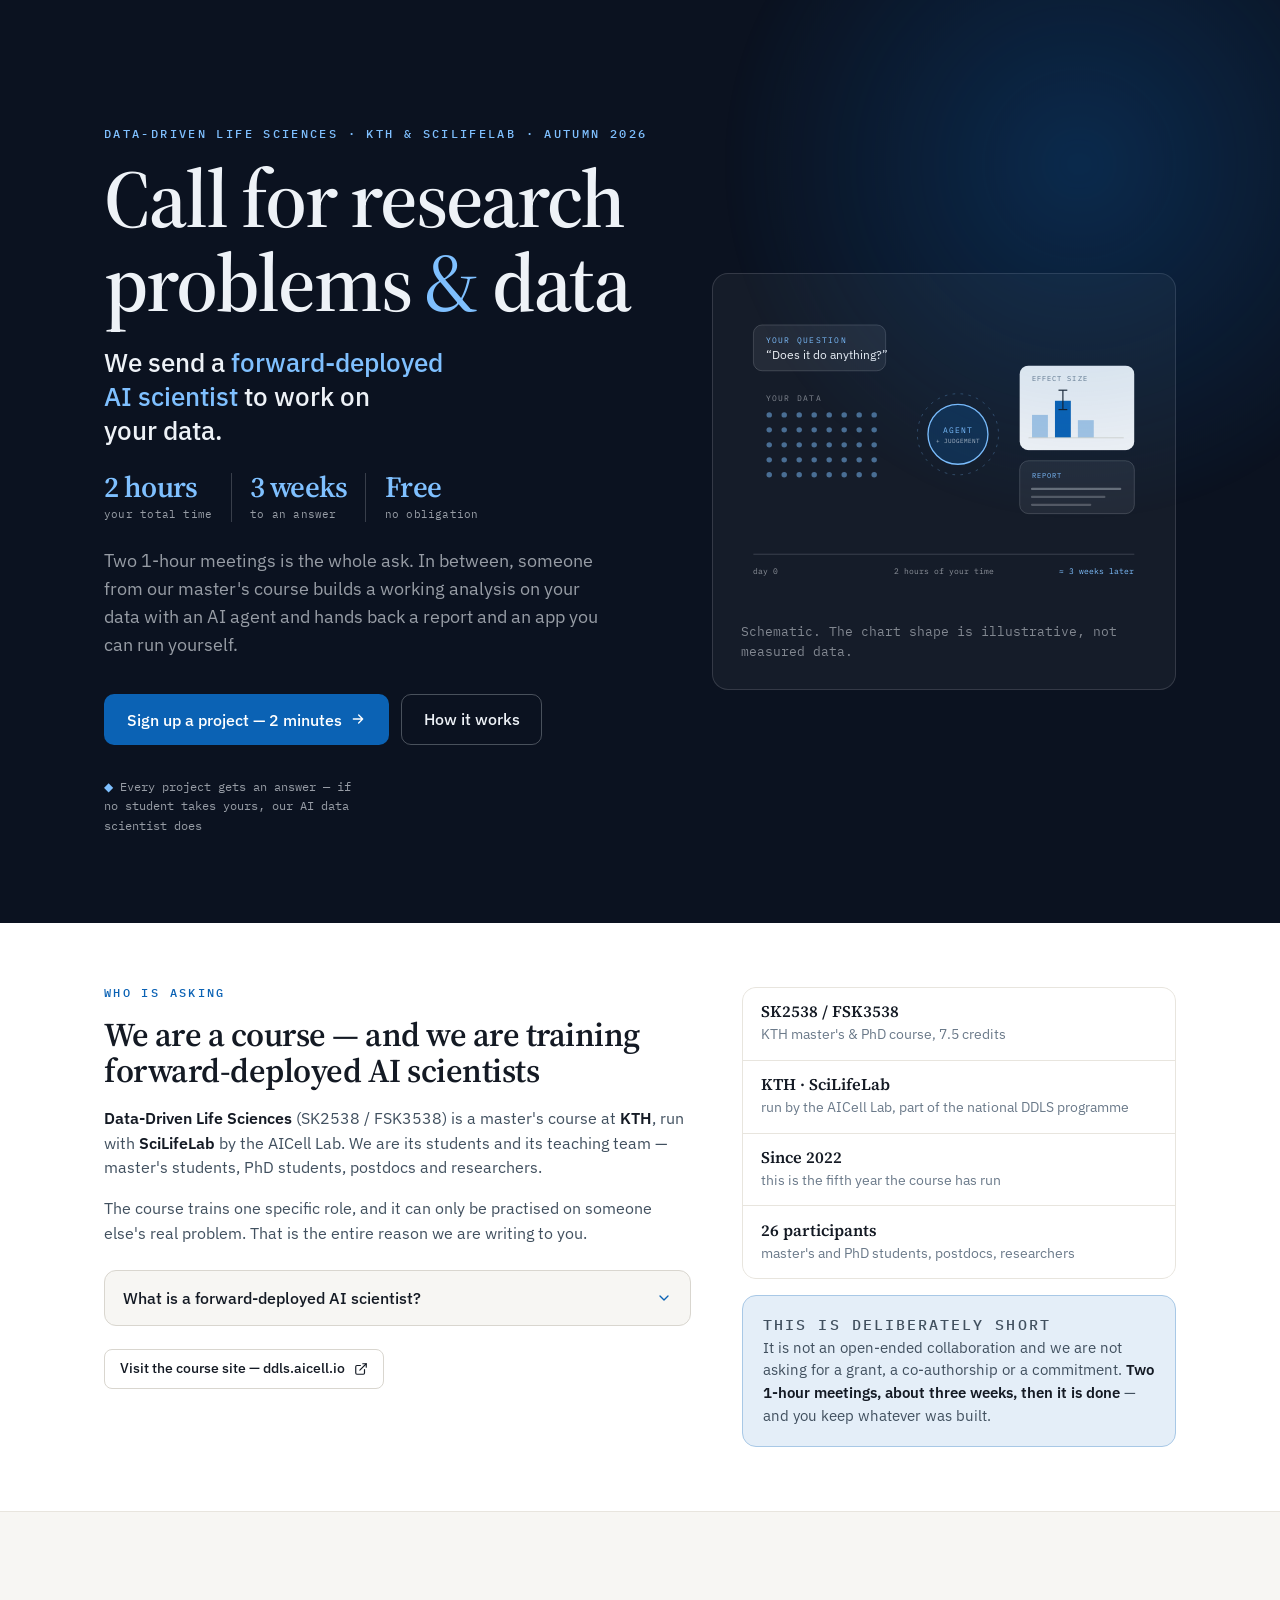
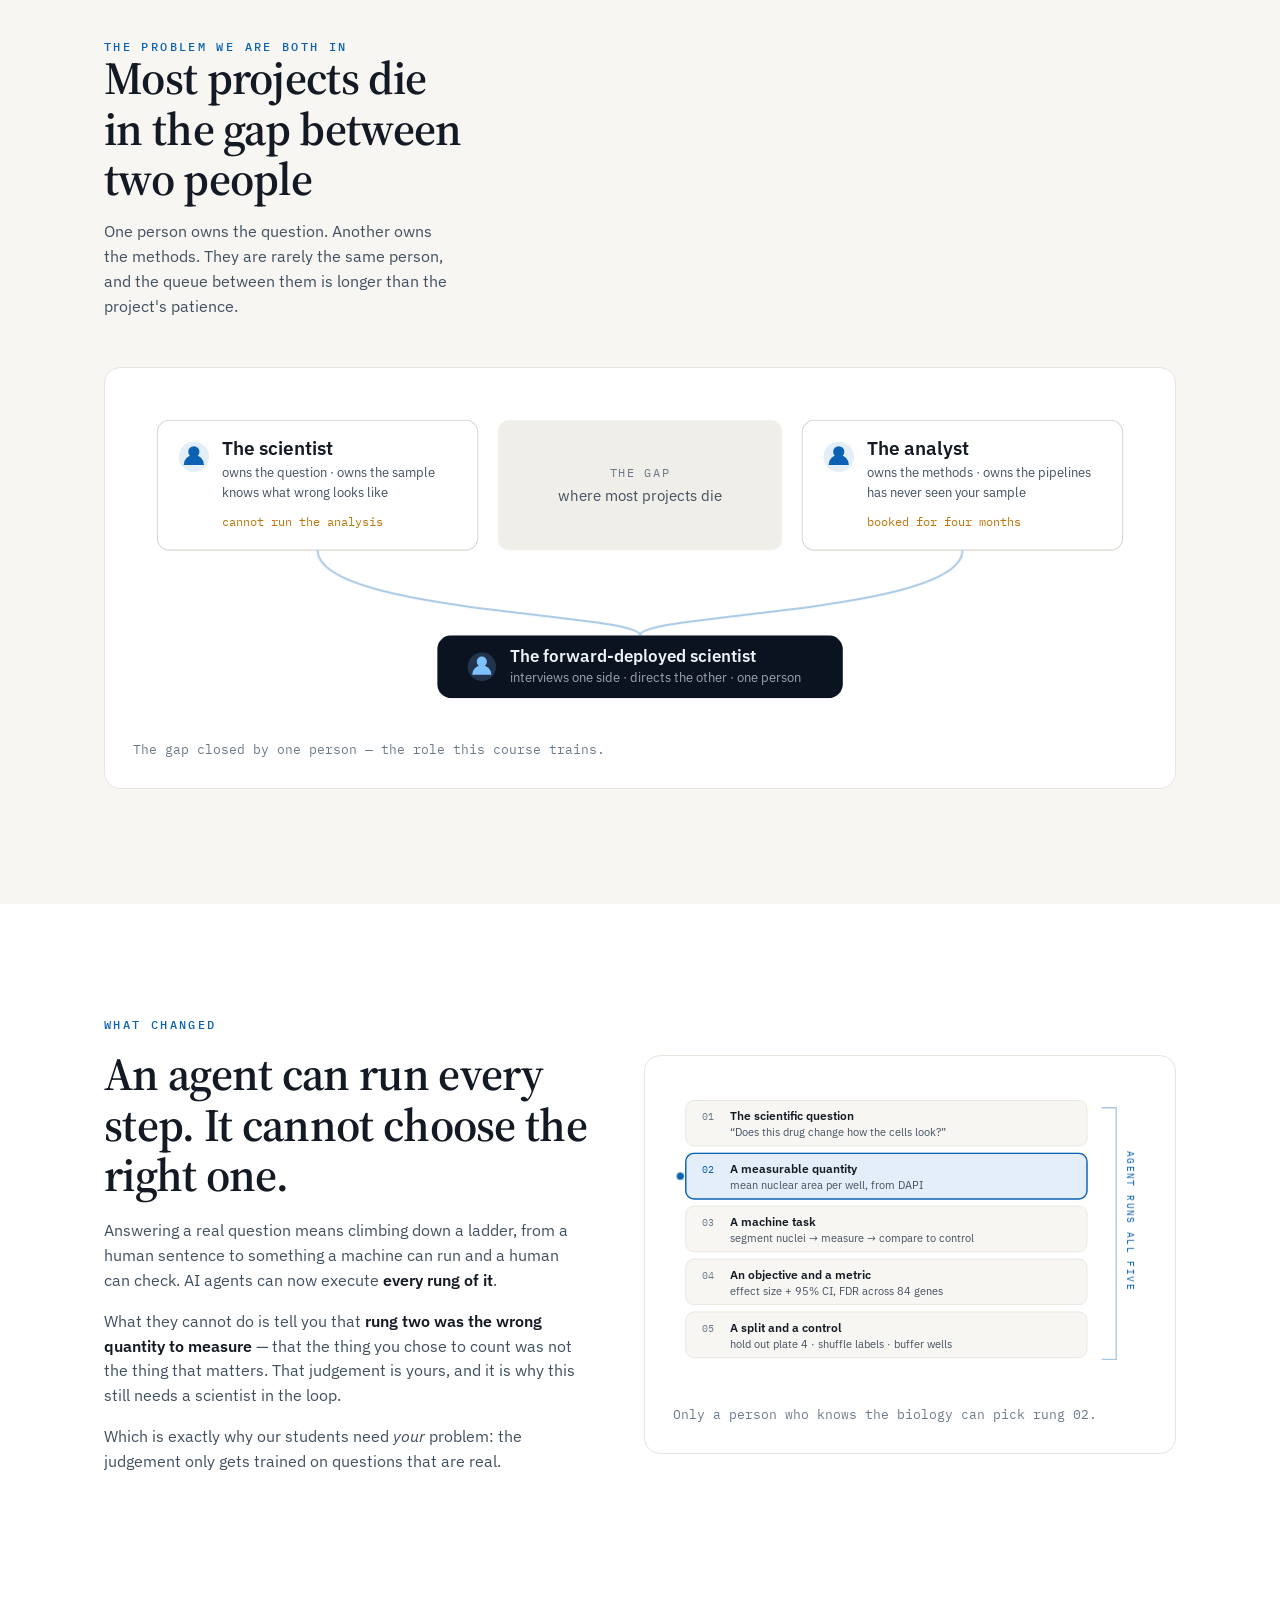
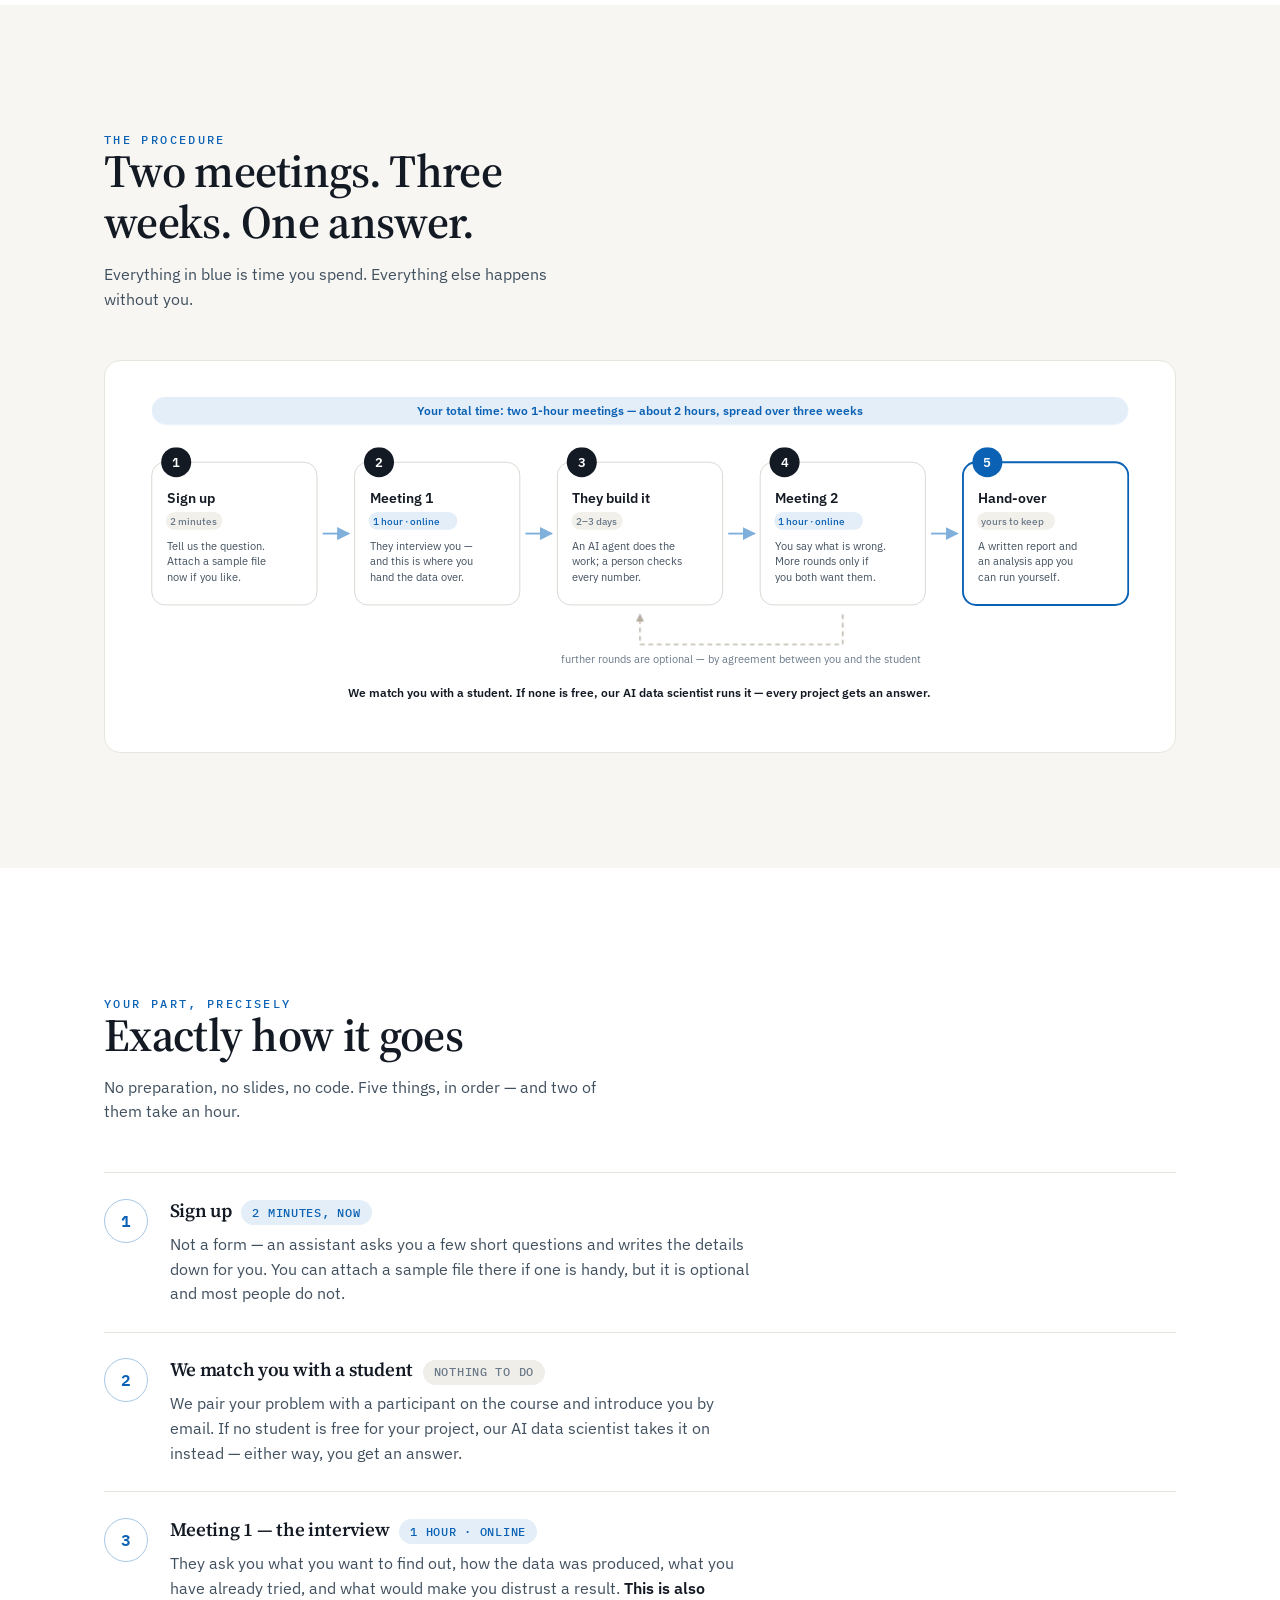
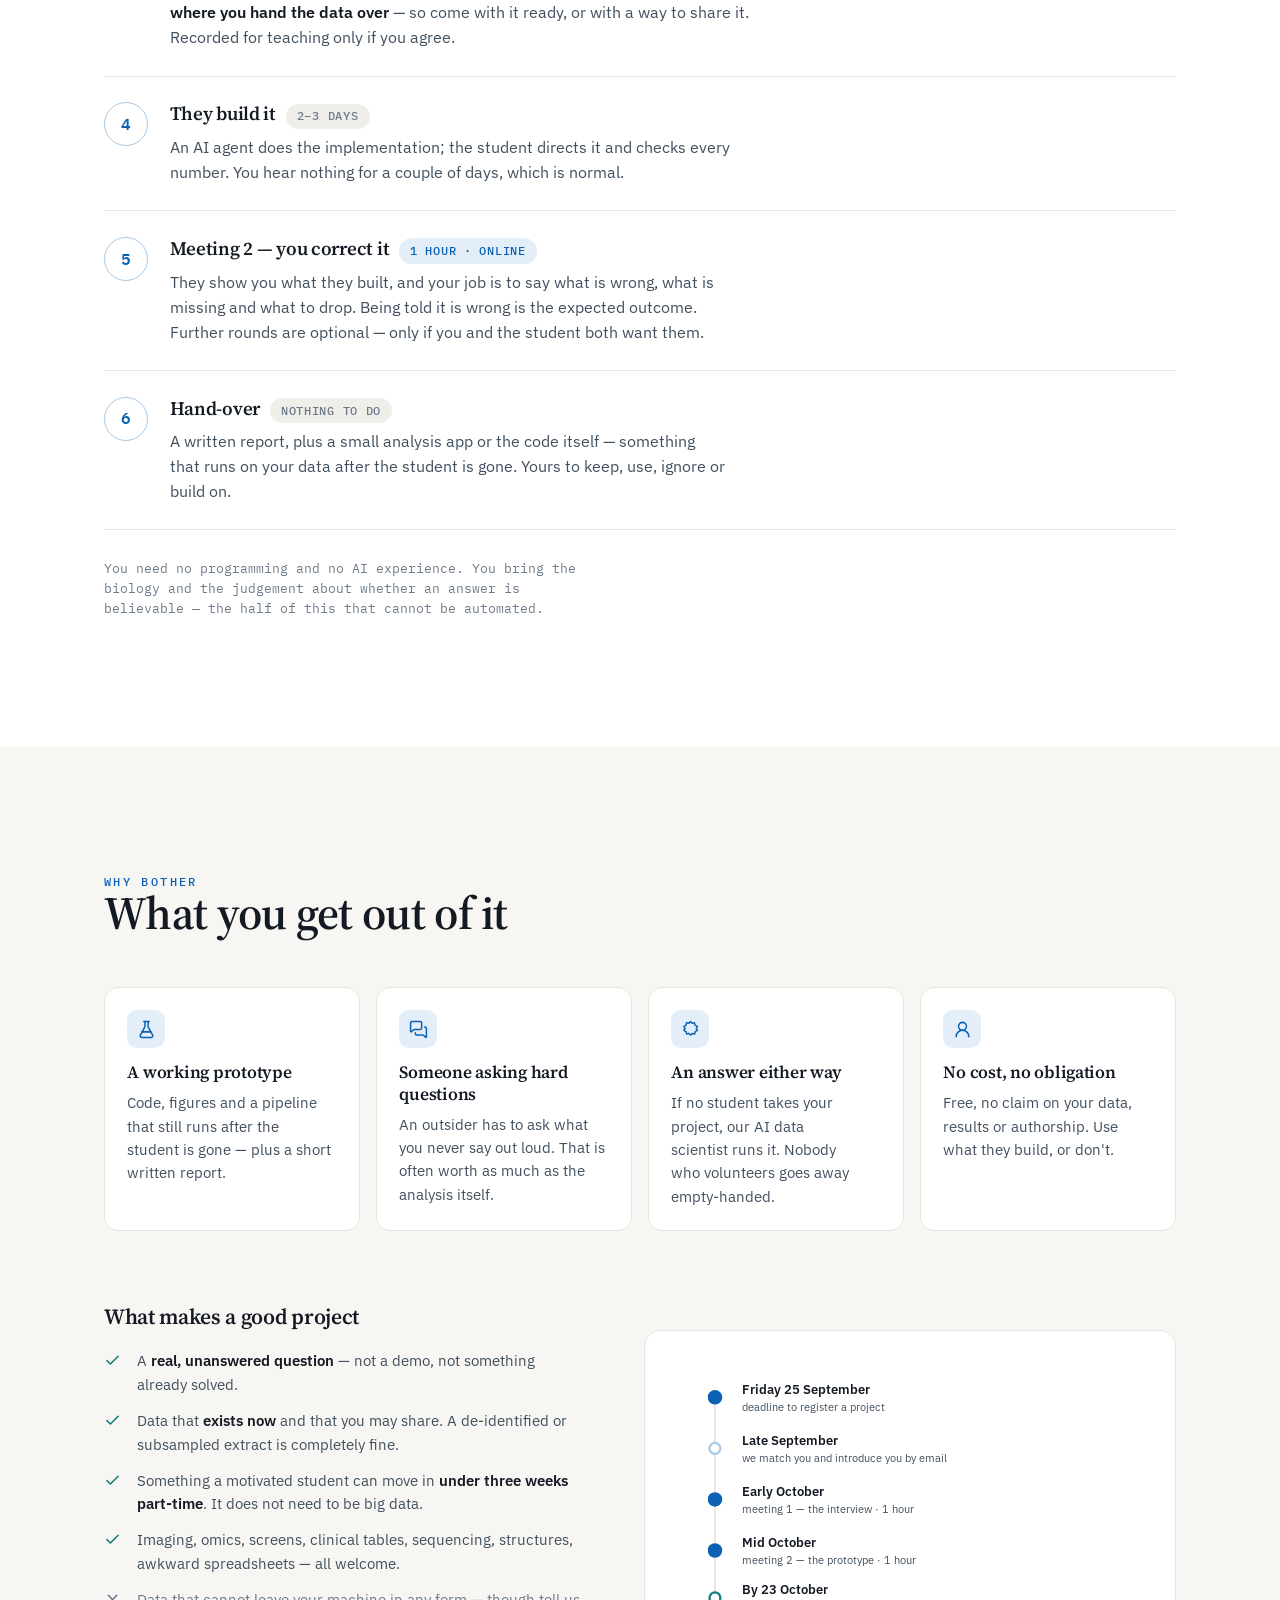
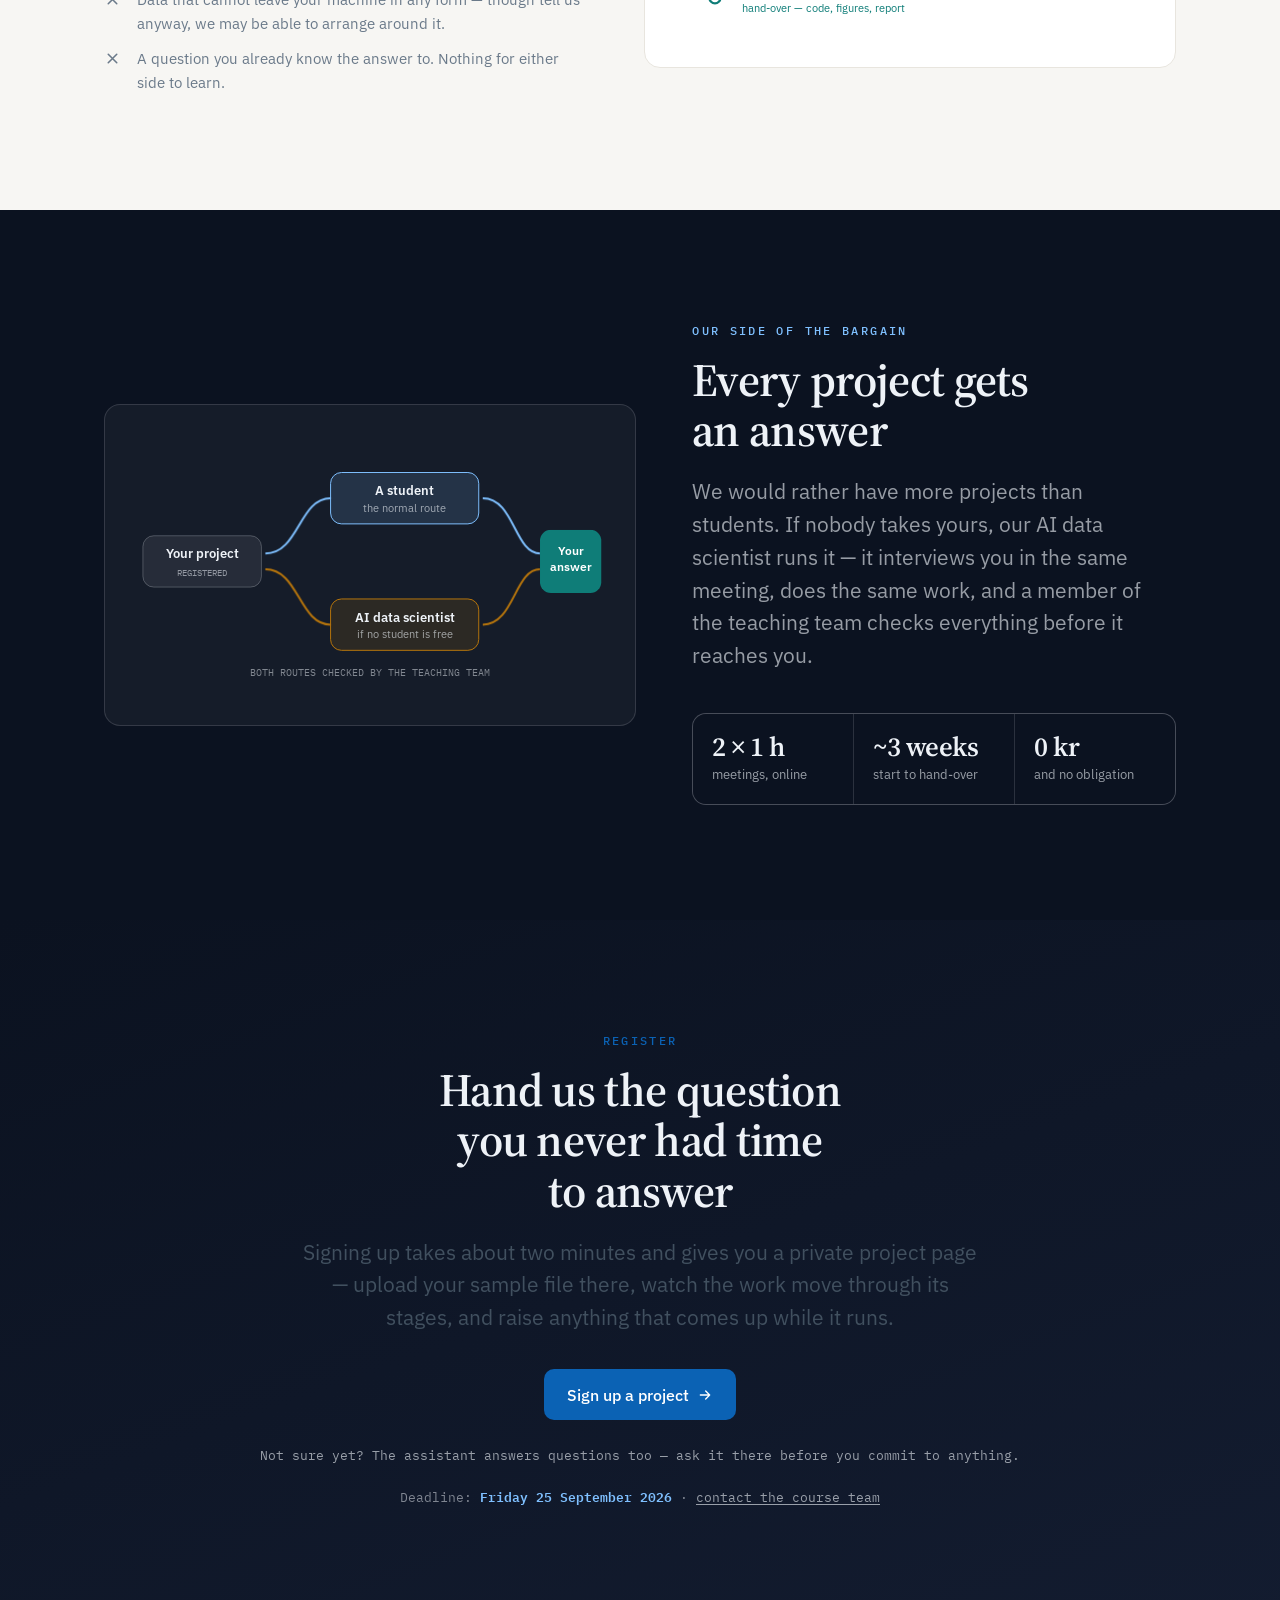
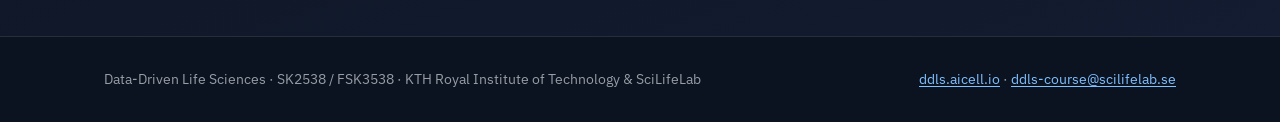
==== static/call-for-projects-2026/index.html @ fa5df4b3 "Move the recruitment landing page to /call-for-projects-2026/ The old path said what the page was ab" ====
<!doctype html>
<html lang="en">
<head>
<meta charset="utf-8">
<meta name="viewport" content="width=device-width, initial-scale=1">
<title>Call for research problems &amp; data — 2 hours of your time, an answer in 3 weeks · DDLS 2026</title>
<meta name="description" content="Two hours of your time, an answer in three weeks, free. Hand us a real biological question and a student on our KTH/SciLifeLab master's course interviews you, builds the analysis with an AI agent, and hands back a report and an app you can run.">
<meta property="og:title" content="Bring us your data problem — DDLS 2026">
<meta property="og:description" content="2 hours of your time · 3 weeks to an answer · free. A forward-deployed AI scientist from the DDLS course at KTH and SciLifeLab works on your data problem.">
<meta property="og:type" content="website">
<link rel="icon" href="data:image/svg+xml,<svg xmlns='http://www.w3.org/2000/svg' viewBox='0 0 24 24' fill='none' stroke='%230b62b4' stroke-width='2' stroke-linecap='round'><path d='M2 15c6.667-6 13.333 0 20-6'/><path d='M15 2c-1.798 1.998-2.518 3.995-2.807 5.993'/><path d='M9 22c1.798-1.998 2.518-3.995 2.807-5.993'/></svg>">
<link rel="preconnect" href="https://fonts.googleapis.com">
<link rel="preconnect" href="https://fonts.gstatic.com" crossorigin>
<link href="https://fonts.googleapis.com/css2?family=IBM+Plex+Mono:wght@400;500&family=IBM+Plex+Sans:wght@400;500;600&family=Source+Serif+4:opsz,wght@8..60,400;8..60,600;8..60,700&display=swap" rel="stylesheet">
<style>
/* ===========================================================================
   DDLS 2026 — data-owner recruitment page.
   Visual system lifted from the Module 1 lecture deck (deck.css): warm paper,
   deep navy for chapter breaks, ONE blue accent, Source Serif 4 + IBM Plex.
   =========================================================================== */
:root{
  --paper:#f7f6f3; --white:#fff; --ink:#141a24; --ink-2:#41505f; --ink-3:#6b7a8a;
  --rule:#d9d6cf; --rule-2:#e8e5de;
  --deep:#0b1220; --deep-2:#131c30; --on-deep:#eef2f7; --on-deep-2:rgba(238,242,247,.62);
  --blue:#0b62b4; --blue-soft:#e4eef8; --blue-line:#a8c8e6; --blue-bright:#7fc0ff;
  --teal:#0f7d78; --amber:#b8760c; --magenta:#98306b;
  --serif:'Source Serif 4',Georgia,'Times New Roman',serif;
  --sans:'IBM Plex Sans','Helvetica Neue',Helvetica,sans-serif;
  --mono:'IBM Plex Mono','SFMono-Regular',Menlo,monospace;
  --maxw:1120px;
}
*{box-sizing:border-box;min-width:0}
html{scroll-behavior:smooth}
body{margin:0;background:var(--paper);color:var(--ink);font-family:var(--sans);
     -webkit-font-smoothing:antialiased;text-wrap:pretty;line-height:1.55}
img,svg{max-width:100%}
a{color:var(--blue);text-underline-offset:2px}
.wrap{max-width:var(--maxw);margin:0 auto;padding:0 24px}
section{position:relative}

/* ---- type ---------------------------------------------------------------- */
h1,h2,h3{font-family:var(--serif);margin:0;letter-spacing:-.015em;font-weight:600}
h1{font-size:clamp(2.5rem,6vw,4.6rem);line-height:1.02;letter-spacing:-.025em}
h2{font-size:clamp(1.8rem,3.6vw,2.9rem);line-height:1.1}
h3{font-size:clamp(1.15rem,1.9vw,1.4rem);line-height:1.25}
.eyebrow{font:500 .74rem/1 var(--mono);letter-spacing:.2em;text-transform:uppercase;
         color:var(--blue);margin:0 0 1.1rem}
.deep .eyebrow{color:var(--blue-bright)}
.lead{font-size:clamp(1.06rem,1.7vw,1.32rem);color:var(--ink-2);line-height:1.55;max-width:40ch;margin:0}
.deep .lead{color:var(--on-deep-2)}
.body{color:var(--ink-2);max-width:62ch}
strong{font-weight:600;color:var(--ink)}
.deep strong{color:var(--on-deep)}
.hi{color:var(--blue)} .deep .hi{color:var(--blue-bright)}
.note{font:400 .82rem/1.5 var(--mono);color:var(--ink-3)}

/* ---- surfaces ------------------------------------------------------------ */
.deep{background:var(--deep);color:var(--on-deep)}
.plate{background:var(--white)}
.pad{padding:clamp(4rem,9vw,7.5rem) 0}
.pad-s{padding:clamp(2.5rem,5vw,4rem) 0}
.hr{height:1px;background:var(--rule-2);border:0;margin:0}

/* ---- sticky bar ---------------------------------------------------------- */
.bar{position:fixed;inset:0 0 auto;z-index:60;background:rgba(247,246,243,.9);
     backdrop-filter:blur(10px);border-bottom:1px solid transparent;
     transform:translateY(-100%);transition:transform .35s ease,border-color .35s}
.bar.on{transform:none;border-bottom-color:var(--rule-2)}
.bar .wrap{display:flex;align-items:center;justify-content:space-between;height:60px;gap:1rem}
.bar b{font-family:var(--serif);font-size:1.02rem;font-weight:600}
.bar .sub{color:var(--ink-3);font-size:.86rem}
@media(max-width:620px){.bar .sub{display:none}}

/* ---- buttons ------------------------------------------------------------- */
.btn{display:inline-flex;align-items:center;gap:.55rem;font-weight:500;font-size:.98rem;
     border-radius:10px;padding:.78rem 1.35rem;text-decoration:none;border:1px solid transparent;
     transition:transform .18s ease,background .18s ease,border-color .18s ease;white-space:nowrap}
.btn:hover{transform:translateY(-1px)}
.btn-p{background:var(--blue);color:#fff}
.btn-p:hover{background:#094e90}
.btn-g{background:transparent;color:var(--ink);border-color:var(--rule)}
.btn-g:hover{border-color:var(--blue-line);background:var(--white)}
.deep .btn-g{color:var(--on-deep);border-color:rgba(238,242,247,.28)}
.deep .btn-g:hover{border-color:rgba(238,242,247,.55);background:rgba(238,242,247,.06)}
.btn-sm{padding:.5rem .95rem;font-size:.88rem;border-radius:8px}
.cta-row{display:flex;flex-wrap:wrap;gap:.75rem;margin-top:2.2rem}

/* ---- hero ---------------------------------------------------------------- */
.hero{background:var(--deep);color:var(--on-deep);overflow:hidden;
      padding:clamp(5rem,11vw,8rem) 0 clamp(3.5rem,7vw,5.5rem)}
.hero .grid{display:grid;gap:clamp(2.5rem,5vw,4rem);align-items:center;
            grid-template-columns:minmax(0,1.08fr) minmax(0,.92fr)}
@media(max-width:900px){.hero .grid{grid-template-columns:1fr}}
.hero h1{font-size:clamp(2.7rem,6.4vw,5.1rem)}
.hero h1 .l{display:block;opacity:0;transform:translateY(22px);
            animation:rise .9s cubic-bezier(.2,.7,.3,1) forwards}
.hero h1 .l:nth-child(2){animation-delay:.1s}
.hero h1 .amp{font-style:normal;color:var(--blue-bright);font-weight:400}
.hero .kicker{margin:1.4rem 0 0;font-size:clamp(1.15rem,2.1vw,1.62rem);line-height:1.3;
              font-weight:500;color:var(--on-deep);max-width:22ch;
              opacity:0;transform:translateY(18px);
              animation:rise .8s cubic-bezier(.2,.7,.3,1) .24s forwards}
.hero .lead{margin-top:1.5rem;font-size:clamp(1rem,1.5vw,1.14rem);max-width:46ch}
.hero .lead,.hero .cta-row,.hero .trust{opacity:0;transform:translateY(18px);
            animation:rise .8s cubic-bezier(.2,.7,.3,1) .38s forwards}
.hero .cta-row{animation-delay:.5s}
.hero .trust{animation-delay:.62s}
@keyframes rise{to{opacity:1;transform:none}}
/* Three across, always — the whole point is that the deal reads in one glance. */
.deal{list-style:none;margin:1.6rem 0 0;padding:0;display:grid;
      grid-template-columns:repeat(3,minmax(0,auto));justify-content:start;
      opacity:0;transform:translateY(18px);
      animation:rise .8s cubic-bezier(.2,.7,.3,1) .32s forwards}
.deal li{padding:0 1.15rem;border-left:1px solid rgba(238,242,247,.2);min-width:0}
.deal li:first-child{padding-left:0;border-left:0}
.deal b{display:block;font:600 clamp(1.35rem,2.3vw,1.85rem)/1 var(--serif);
        letter-spacing:-.02em;color:var(--blue-bright);white-space:nowrap}
.deal span{display:block;margin-top:.32rem;font:400 .68rem/1.3 var(--mono);
           letter-spacing:.02em;color:var(--on-deep-2)}
@media(max-width:420px){.deal li{padding:0 .8rem}.deal span{font-size:.62rem}}
.trust{margin-top:2rem;display:flex;flex-wrap:wrap;gap:.5rem 1.15rem;max-width:46ch;
       font:400 .78rem/1.55 var(--mono);color:var(--on-deep-2)}
.trust i{font-style:normal;color:var(--blue-bright)}
.glow{position:absolute;width:min(70vw,760px);aspect-ratio:1;border-radius:50%;
      background:radial-gradient(circle,rgba(11,98,180,.30),transparent 66%);
      top:-24%;right:-14%;pointer-events:none;filter:blur(6px)}

/* ---- figure frames ------------------------------------------------------- */
figure{margin:0}
.fig{background:var(--white);border:1px solid var(--rule-2);border-radius:16px;
     padding:clamp(1rem,2.2vw,1.75rem);overflow-x:auto}
.deep .fig{background:rgba(238,242,247,.045);border-color:rgba(238,242,247,.14)}
figcaption{margin-top:.85rem;font:400 .82rem/1.5 var(--mono);color:var(--ink-3)}
.deep figcaption{color:rgba(238,242,247,.5)}

/* ---- generic layout helpers --------------------------------------------- */
.split{display:grid;gap:clamp(2rem,4.5vw,3.5rem);align-items:center;
       grid-template-columns:minmax(0,1fr) minmax(0,1.1fr)}
.split.rev{grid-template-columns:minmax(0,1.1fr) minmax(0,1fr)}
@media(max-width:880px){.split,.split.rev{grid-template-columns:1fr}}
.head{max-width:40ch;margin-bottom:clamp(2rem,4vw,3rem)}
.head.wide{max-width:52ch}
.head p{margin:.9rem 0 0}

/* ---- who we are ---------------------------------------------------------- */
.who{display:grid;gap:clamp(2rem,4vw,3.5rem);grid-template-columns:minmax(0,1.15fr) minmax(0,.85fr);
     align-items:start}
@media(max-width:880px){.who{grid-template-columns:1fr}}
.whoList{list-style:none;margin:0;padding:0;display:grid;gap:1px;background:var(--rule-2);
         border:1px solid var(--rule-2);border-radius:14px;overflow:hidden}
.whoList li{background:var(--white);padding:.9rem 1.1rem}
.whoList b{display:block;font:600 1.02rem/1.2 var(--serif);color:var(--ink)}
.whoList span{display:block;margin-top:.15rem;font-size:.85rem;color:var(--ink-3)}

/* ---- foldable explainer -------------------------------------------------- */
.fold{margin-top:1.5rem;border:1px solid var(--rule);border-radius:12px;background:var(--paper);
      overflow:hidden}
.fold summary{list-style:none;cursor:pointer;display:flex;align-items:center;gap:.75rem;
              padding:.95rem 1.1rem;font-weight:500;color:var(--ink);user-select:none}
.fold summary::-webkit-details-marker{display:none}
.fold summary:hover{background:#f2f0eb}
.fold .q{flex:1;font-size:.98rem}
.fold .chev{flex:none;color:var(--blue);transition:transform .25s ease}
.fold[open] .chev{transform:rotate(180deg)}
.foldBody{padding:0 1.1rem 1.1rem;border-top:1px solid var(--rule-2)}
.foldBody p{margin:.85rem 0 0;font-size:.95rem;line-height:1.6;color:var(--ink-2)}
.foldBody blockquote{margin:.95rem 0 0;padding:.85rem 1rem;border-left:3px solid var(--blue-line);
                     background:var(--white);border-radius:0 8px 8px 0;
                     font-family:var(--serif);font-size:1.02rem;line-height:1.5;color:var(--ink)}

/* ---- the short-commitment note ------------------------------------------- */
.shortBox{margin-top:1rem;border:1px solid var(--blue-line);background:var(--blue-soft);
          border-radius:14px;padding:1.1rem 1.25rem}
.shortTitle{margin:0 0 .4rem;font:500 .72rem/1 var(--mono);letter-spacing:.14em;
            text-transform:uppercase;color:var(--blue)}
.shortBox p{margin:0;font-size:.92rem;line-height:1.55;color:var(--ink-2)}
.shortBox strong{color:var(--ink)}

/* ---- cards --------------------------------------------------------------- */
.cards{display:grid;gap:1rem;grid-template-columns:repeat(auto-fit,minmax(238px,1fr))}
.card{background:var(--white);border:1px solid var(--rule-2);border-radius:14px;padding:1.4rem}
.deep .card{background:rgba(238,242,247,.05);border-color:rgba(238,242,247,.14)}
.card h3{margin-bottom:.45rem;font-size:1.08rem}
.card p{margin:0;font-size:.94rem;color:var(--ink-2)}
.deep .card p{color:var(--on-deep-2)}
.ic{width:38px;height:38px;border-radius:10px;background:var(--blue-soft);color:var(--blue);
    display:flex;align-items:center;justify-content:center;margin-bottom:.9rem}
.deep .ic{background:rgba(127,192,255,.13);color:var(--blue-bright)}
.ic svg{width:19px;height:19px;stroke:currentColor;fill:none;stroke-width:1.9;
        stroke-linecap:round;stroke-linejoin:round}

/* ---- numbered duty list -------------------------------------------------- */
.duties{list-style:none;margin:0;padding:0;counter-reset:d}
.duty{display:grid;grid-template-columns:auto 1fr;gap:1.35rem;padding:1.6rem 0;
      border-top:1px solid var(--rule-2);align-items:start}
.duty:last-child{border-bottom:1px solid var(--rule-2)}
.duty .n{counter-increment:d;width:44px;height:44px;border-radius:50%;flex:none;
         border:1.5px solid var(--blue-line);color:var(--blue);background:var(--white);
         display:flex;align-items:center;justify-content:center;
         font:600 1.02rem/1 var(--mono)}
.duty .n::before{content:counter(d)}
.duty h3{font-size:1.18rem}
.duty p{margin:.4rem 0 0;color:var(--ink-2);max-width:58ch}
.chip{display:inline-block;font:500 .74rem/1 var(--mono);letter-spacing:.06em;
      text-transform:uppercase;color:var(--blue);background:var(--blue-soft);
      border-radius:99px;padding:.42rem .7rem;margin-left:.6rem;vertical-align:2px}
.chip.grey{color:var(--ink-3);background:#f0eee9}
.duty .top{display:flex;flex-wrap:wrap;align-items:baseline}

/* ---- yes / no list ------------------------------------------------------- */
.fit{list-style:none;margin:0;padding:0;display:grid;gap:.75rem}
.fit li{display:grid;grid-template-columns:22px 1fr;gap:.7rem;align-items:start;
        font-size:.96rem;color:var(--ink-2)}
.fit svg{width:17px;height:17px;margin-top:3px;stroke-width:2.2;fill:none;
         stroke-linecap:round;stroke-linejoin:round}
.fit .y svg{stroke:var(--teal)} .fit .n svg{stroke:var(--ink-3)}
.fit .n{color:var(--ink-3)}

/* ---- stat strip ---------------------------------------------------------- */
.stats{display:grid;grid-template-columns:repeat(auto-fit,minmax(150px,1fr));
       gap:1px;background:var(--rule-2);border:1px solid var(--rule-2);
       border-radius:14px;overflow:hidden;margin-top:2.6rem}
.deep .stats{background:rgba(238,242,247,.14);border-color:rgba(238,242,247,.14)}
.stat{background:var(--paper);padding:1.15rem 1.2rem}
.deep .stat{background:var(--deep)}
.stat b{display:block;font:600 1.7rem/1 var(--serif);letter-spacing:-.02em}
.stat span{display:block;margin-top:.35rem;font-size:.8rem;color:var(--ink-3)}
.deep .stat span{color:var(--on-deep-2)}

/* ---- reveal on scroll ---------------------------------------------------- */
.rv{opacity:0;transform:translateY(26px);transition:opacity .75s ease,transform .75s cubic-bezier(.2,.7,.3,1)}
.rv.in{opacity:1;transform:none}
.rv-d1{transition-delay:.09s}.rv-d2{transition-delay:.18s}
.rv-d3{transition-delay:.27s}.rv-d4{transition-delay:.36s}

/* ---- SVG animation primitives -------------------------------------------- */
.draw{stroke-dasharray:var(--len,900);stroke-dashoffset:var(--len,900)}
.in .draw{animation:draw 1.5s cubic-bezier(.35,.6,.3,1) forwards}
@keyframes draw{to{stroke-dashoffset:0}}
.pop{opacity:0;transform-box:fill-box;transform-origin:center;transform:scale(.86)}
.in .pop{animation:pop .5s cubic-bezier(.2,.8,.3,1) forwards}
@keyframes pop{to{opacity:1;transform:none}}
.fade{opacity:0}.in .fade{animation:fade .7s ease forwards}
@keyframes fade{to{opacity:1}}

/* ---- final CTA ----------------------------------------------------------- */
.final{background:linear-gradient(160deg,var(--deep),var(--deep-2));color:var(--on-deep);
       text-align:center;overflow:hidden}
.final h2{max-width:20ch;margin:0 auto}
.final .lead{margin:1.2rem auto 0;max-width:52ch}
.final .cta-row{justify-content:center}
.foot{background:var(--deep);color:var(--on-deep-2);border-top:1px solid rgba(238,242,247,.12);
      padding:2rem 0;font-size:.86rem}
.foot .wrap{display:flex;flex-wrap:wrap;gap:1rem;justify-content:space-between}
.foot a{color:var(--blue-bright)}

@media(prefers-reduced-motion:reduce){
  *,*::before,*::after{animation:none!important;transition:none!important}
  .rv{opacity:1;transform:none}
  .draw{stroke-dashoffset:0}.pop,.fade{opacity:1;transform:none}
  html{scroll-behavior:auto}
}
</style>
</head>
<body>

<!-- ============================ sticky bar ============================ -->
<div class="bar" id="bar">
  <div class="wrap">
    <div><b>Data-Driven Life Sciences</b> <span class="sub">· <strong style="color:var(--blue);font-weight:600">2 hours of your time, an answer in 3 weeks</strong></span></div>
    <a class="btn btn-p btn-sm" href="#join">Sign up a project</a>
  </div>
</div>

<!-- ============================ hero ============================ -->
<header class="hero deep">
  <div class="glow"></div>
  <div class="wrap grid">
    <div>
      <p class="eyebrow">Data-Driven Life Sciences · KTH &amp; SciLifeLab · Autumn 2026</p>
      <h1>
        <span class="l">Call for research</span>
        <span class="l">problems <em class="amp">&amp;</em> data</span>
      </h1>
      <p class="kicker">
        We send a <span class="hi">forward-deployed AI scientist</span> to work on your data.
      </p>
      <ul class="deal">
        <li><b>2 hours</b><span>your total time</span></li>
        <li><b>3 weeks</b><span>to an answer</span></li>
        <li><b>Free</b><span>no obligation</span></li>
      </ul>
      <p class="lead">
        Two 1-hour meetings is the whole ask. In between, someone from our master's course
        builds a working analysis on your data with an AI agent and hands back a report and an
        app you can run yourself.
      </p>
      <div class="cta-row">
        <a class="btn btn-p" href="#join">
          Sign up a project — 2 minutes
          <svg width="16" height="16" viewBox="0 0 24 24" fill="none" stroke="currentColor" stroke-width="2" stroke-linecap="round" stroke-linejoin="round"><path d="M5 12h14M13 6l6 6-6 6"/></svg>
        </a>
        <a class="btn btn-g" href="#how">How it works</a>
      </div>
      <div class="trust">
        <span><i>◆</i> Every project gets an answer — if no student takes yours, our AI data
          scientist does</span>
      </div>
    </div>

    <!-- HERO FIGURE: a question, a dataset, and an answer that assembles itself -->
    <figure class="fig rv" id="heroFig" aria-labelledby="heroFigT">
      <svg viewBox="0 0 460 340" role="img" aria-labelledby="heroFigT heroFigD">
        <title id="heroFigT">From an unanswered question to a checked answer</title>
        <desc id="heroFigD">A researcher's question and a pile of unanalysed data on the left
          feed through a directed AI agent in the middle, producing a small checked chart and a
          written report on the right.</desc>
        <defs>
          <linearGradient id="hg" x1="0" y1="0" x2="1" y2="0">
            <stop offset="0" stop-color="#7fc0ff" stop-opacity=".15"/>
            <stop offset="1" stop-color="#7fc0ff" stop-opacity=".55"/>
          </linearGradient>
        </defs>

        <!-- left: the question -->
        <g class="fade" style="animation-delay:.2s">
          <rect x="14" y="26" width="150" height="52" rx="10"
                fill="rgba(238,242,247,.07)" stroke="rgba(238,242,247,.2)"/>
          <text x="28" y="47" font-family="IBM Plex Mono, monospace" font-size="9.5"
                fill="#7fc0ff" letter-spacing="1.4">YOUR QUESTION</text>
          <text x="28" y="65" font-family="Source Serif 4, serif" font-size="13.5"
                fill="#eef2f7">“Does it do anything?”</text>
        </g>

        <!-- left: the unanalysed data -->
        <g class="fade" style="animation-delay:.45s">
          <text x="28" y="112" font-family="IBM Plex Mono, monospace" font-size="9.5"
                fill="rgba(238,242,247,.5)" letter-spacing="1.4">YOUR DATA</text>
          <g fill="#7fc0ff" opacity=".5">
            <!-- 6x7 dot field: a dataset nobody has read -->
            <g id="dots"></g>
          </g>
        </g>

        <!-- the flow -->
        <path id="flow" d="M175 150 C 215 150, 215 150, 246 150" stroke="url(#hg)"
              stroke-width="26" fill="none" stroke-linecap="round" class="fade"
              style="animation-delay:.8s"/>

        <!-- middle: the agent, directed -->
        <g class="pop" style="animation-delay:.95s">
          <circle cx="246" cy="150" r="34" fill="rgba(11,98,180,.28)" stroke="#7fc0ff" stroke-width="1.5"/>
          <circle cx="246" cy="150" r="46" fill="none" stroke="rgba(127,192,255,.3)"
                  stroke-width="1" stroke-dasharray="3 6">
            <animateTransform attributeName="transform" type="rotate"
                              from="0 246 150" to="360 246 150" dur="22s" repeatCount="indefinite"/>
          </circle>
          <text x="246" y="148" text-anchor="middle" font-family="IBM Plex Mono, monospace"
                font-size="9" fill="#7fc0ff" letter-spacing="1.1">AGENT</text>
          <text x="246" y="160" text-anchor="middle" font-family="IBM Plex Mono, monospace"
                font-size="7" fill="rgba(238,242,247,.7)">+ JUDGEMENT</text>
        </g>

        <!-- right: the answer -->
        <g class="fade" style="animation-delay:1.3s">
          <rect x="316" y="72" width="130" height="96" rx="10" fill="#fff" opacity=".97"/>
          <text x="330" y="90" font-family="IBM Plex Mono, monospace" font-size="8"
                fill="#6b7a8a" letter-spacing="1.2">EFFECT SIZE</text>
          <!-- honest schematic: three bars + an error bar, no numbers claimed -->
          <rect x="330" y="128" width="18" height="26" fill="#a8c8e6"/>
          <rect x="356" y="112" width="18" height="42" fill="#0b62b4"/>
          <rect x="382" y="134" width="18" height="20" fill="#a8c8e6"/>
          <line x1="365" y1="100" x2="365" y2="122" stroke="#141a24" stroke-width="1.3"/>
          <line x1="360" y1="100" x2="370" y2="100" stroke="#141a24" stroke-width="1.3"/>
          <line x1="360" y1="122" x2="370" y2="122" stroke="#141a24" stroke-width="1.3"/>
          <line x1="326" y1="154" x2="434" y2="154" stroke="#d9d6cf" stroke-width="1"/>
        </g>
        <g class="fade" style="animation-delay:1.5s">
          <rect x="316" y="180" width="130" height="60" rx="10"
                fill="rgba(238,242,247,.07)" stroke="rgba(238,242,247,.2)"/>
          <text x="330" y="200" font-family="IBM Plex Mono, monospace" font-size="8"
                fill="#7fc0ff" letter-spacing="1.2">REPORT</text>
          <line x1="330" y1="212" x2="430" y2="212" stroke="rgba(238,242,247,.34)" stroke-width="2.5" stroke-linecap="round"/>
          <line x1="330" y1="221" x2="412" y2="221" stroke="rgba(238,242,247,.24)" stroke-width="2.5" stroke-linecap="round"/>
          <line x1="330" y1="230" x2="396" y2="230" stroke="rgba(238,242,247,.24)" stroke-width="2.5" stroke-linecap="round"/>
        </g>

        <!-- timing -->
        <g class="fade" style="animation-delay:1.7s">
          <line x1="14" y1="286" x2="446" y2="286" stroke="rgba(238,242,247,.2)" stroke-width="1"/>
          <text x="14" y="308" font-family="IBM Plex Mono, monospace" font-size="9.5"
                fill="rgba(238,242,247,.55)">day 0</text>
          <text x="446" y="308" text-anchor="end" font-family="IBM Plex Mono, monospace"
                font-size="9.5" fill="#7fc0ff">≈ 3 weeks later</text>
          <text x="230" y="308" text-anchor="middle" font-family="IBM Plex Mono, monospace"
                font-size="9.5" fill="rgba(238,242,247,.55)">2 hours of your time</text>
        </g>
      </svg>
      <figcaption>Schematic. The chart shape is illustrative, not measured data.</figcaption>
    </figure>
  </div>
</header>

<!-- ============================ who is asking ============================ -->
<section class="pad-s plate" style="border-bottom:1px solid var(--rule-2)">
  <div class="wrap who">
    <div class="rv">
      <p class="eyebrow">Who is asking</p>
      <h2 style="font-size:clamp(1.5rem,2.6vw,2.1rem)">
        We are a course — and we are training<br>forward-deployed AI scientists
      </h2>
      <p class="body" style="margin-top:1rem">
        <strong>Data-Driven Life Sciences</strong> (SK2538 / FSK3538) is a master's course at
        <strong>KTH</strong>, run with <strong>SciLifeLab</strong> by the AICell Lab. We are its
        students and its teaching team — master's students, PhD students, postdocs and
        researchers.
      </p>
      <p class="body" style="margin-top:.8rem">
        The course trains one specific role, and it can only be practised on someone else's real
        problem. That is the entire reason we are writing to you.
      </p>

      <details class="fold rv">
        <summary>
          <span class="q">What is a forward-deployed AI scientist?</span>
          <svg class="chev" width="16" height="16" viewBox="0 0 24 24" fill="none"
               stroke="currentColor" stroke-width="2" stroke-linecap="round" stroke-linejoin="round"><path d="m6 9 6 6 6-6"/></svg>
        </summary>
        <div class="foldBody">
          <p>
            The name is borrowed from software. A <strong>forward-deployed engineer</strong> — a
            role made well known by <strong>Palantir</strong>, and since 2024 used at the major
            AI labs — is the engineer who is sent to sit <em>with the customer</em>, rather than
            the one who stays with the codebase. They learn the customer's problem first-hand and
            build against it directly, in days rather than quarters.
          </p>
          <p>
            The life-science version is what this course trains:
          </p>
          <blockquote>
            A scientist who can sit down with <strong>someone else's</strong> biological problem,
            interview them until the question is precise, and come back <strong>within days</strong>
            with a working, checked answer — with an <strong>AI agent doing the labour</strong> and
            themselves supplying the <strong>judgement</strong>.
          </blockquote>
          <p>
            What makes it new is the agent. An AI agent can now execute almost any analysis you
            can specify, which moves the scarce skill from <em>implementation</em> to
            <strong>specification, direction and verification</strong>. The failure mode stops
            being "the code didn't run" and becomes "the code ran beautifully on the wrong
            question" — so the person's job is to choose the right question, then check the
            answer hard enough to sign it.
          </p>
          <p class="note" style="margin-top:1rem">
            More on the role, and how the course is built around it, further down this page.
          </p>
        </div>
      </details>

      <p style="margin-top:1.4rem">
        <a class="btn btn-g btn-sm" href="https://ddls.aicell.io" target="_blank" rel="noopener">
          Visit the course site — ddls.aicell.io
          <svg width="14" height="14" viewBox="0 0 24 24" fill="none" stroke="currentColor" stroke-width="2" stroke-linecap="round" stroke-linejoin="round"><path d="M15 3h6v6"/><path d="M10 14 21 3"/><path d="M18 13v6a2 2 0 0 1-2 2H5a2 2 0 0 1-2-2V8a2 2 0 0 1 2-2h6"/></svg>
        </a>
      </p>
    </div>

    <div class="rv rv-d1">
      <ul class="whoList">
        <li><b>SK2538 / FSK3538</b><span>KTH master's &amp; PhD course, 7.5 credits</span></li>
        <li><b>KTH · SciLifeLab</b><span>run by the AICell Lab, part of the national DDLS programme</span></li>
        <li><b>Since 2022</b><span>this is the fifth year the course has run</span></li>
        <li><b>26 participants</b><span>master's and PhD students, postdocs, researchers</span></li>
      </ul>
      <div class="shortBox">
        <p class="shortTitle">This is deliberately short</p>
        <p>
          It is not an open-ended collaboration and we are not asking for a grant, a co-authorship
          or a commitment. <strong>Two 1-hour meetings, about three weeks, then it is done</strong>
          — and you keep whatever was built.
        </p>
      </div>
    </div>
  </div>
</section>

<!-- ============================ the gap ============================ -->
<section class="pad" id="how">
  <div class="wrap">
    <div class="head rv">
      <p class="eyebrow">The problem we are both in</p>
      <h2>Most projects die in the gap between two people</h2>
      <p class="body">One person owns the question. Another owns the methods. They are
        rarely the same person, and the queue between them is longer than the project's
        patience.</p>
    </div>

    <figure class="fig rv" id="gapFig">
      <svg viewBox="0 0 1000 320" role="img" aria-labelledby="gapT gapD">
        <title id="gapT">The ownership gap, and the role that closes it</title>
        <desc id="gapD">On the left, the scientist who owns the question, the sample and the
          knowledge of what wrong looks like. On the right, the analyst who owns the methods and
          the pipelines, booked for four months. Between them a shaded gap labelled where most
          projects die. Below, a single figure bridges the two, interviewing on one side and
          directing methods on the other.</desc>

        <!-- the gap band -->
        <rect x="360" y="24" width="280" height="128" rx="10" fill="#f0eee9" class="fade"/>
        <text x="500" y="80" text-anchor="middle" font-family="IBM Plex Mono, monospace"
              font-size="12" fill="#6b7a8a" letter-spacing="1.6" class="fade"
              style="animation-delay:.3s">THE GAP</text>
        <text x="500" y="104" text-anchor="middle" font-family="Source Serif 4, serif"
              font-size="15" fill="#41505f" class="fade" style="animation-delay:.4s">
          where most projects die</text>

        <!-- left party -->
        <g class="pop">
          <rect x="24" y="24" width="316" height="128" rx="12" fill="#fff" stroke="#d9d6cf"/>
          <circle cx="60" cy="60" r="15" fill="#e4eef8"/>
          <circle cx="60" cy="55" r="5.5" fill="#0b62b4"/>
          <path d="M50 68a10 10 0 0 1 20 0" fill="#0b62b4"/>
          <text x="88" y="58" font-family="Source Serif 4, serif" font-size="19" font-weight="600" fill="#141a24">The scientist</text>
          <text x="88" y="80" font-family="IBM Plex Sans, sans-serif" font-size="13" fill="#41505f">owns the question · owns the sample</text>
          <text x="88" y="100" font-family="IBM Plex Sans, sans-serif" font-size="13" fill="#41505f">knows what wrong looks like</text>
          <text x="88" y="128" font-family="IBM Plex Mono, monospace" font-size="11.5" fill="#b8760c">cannot run the analysis</text>
        </g>

        <!-- right party -->
        <g class="pop" style="animation-delay:.18s">
          <rect x="660" y="24" width="316" height="128" rx="12" fill="#fff" stroke="#d9d6cf"/>
          <circle cx="696" cy="60" r="15" fill="#e4eef8"/>
          <circle cx="696" cy="55" r="5.5" fill="#0b62b4"/>
          <path d="M686 68a10 10 0 0 1 20 0" fill="#0b62b4"/>
          <text x="724" y="58" font-family="Source Serif 4, serif" font-size="19" font-weight="600" fill="#141a24">The analyst</text>
          <text x="724" y="80" font-family="IBM Plex Sans, sans-serif" font-size="13" fill="#41505f">owns the methods · owns the pipelines</text>
          <text x="724" y="100" font-family="IBM Plex Sans, sans-serif" font-size="13" fill="#41505f">has never seen your sample</text>
          <text x="724" y="128" font-family="IBM Plex Mono, monospace" font-size="11.5" fill="#b8760c">booked for four months</text>
        </g>

        <!-- the bridge -->
        <path d="M182 152 C 182 214, 500 214, 500 236" fill="none" stroke="#a8c8e6"
              stroke-width="2" class="draw" style="--len:340px;animation-delay:.5s"/>
        <path d="M818 152 C 818 214, 500 214, 500 236" fill="none" stroke="#a8c8e6"
              stroke-width="2" class="draw" style="--len:340px;animation-delay:.5s"/>

        <g class="pop" style="animation-delay:1.15s">
          <rect x="300" y="236" width="400" height="62" rx="14" fill="#0b1220"/>
          <circle cx="344" cy="267" r="14" fill="rgba(127,192,255,.2)"/>
          <circle cx="344" cy="262" r="5" fill="#7fc0ff"/>
          <path d="M334.5 275a9.5 9.5 0 0 1 19 0" fill="#7fc0ff"/>
          <text x="372" y="262" font-family="Source Serif 4, serif" font-size="17"
                font-weight="600" fill="#eef2f7">The forward-deployed scientist</text>
          <text x="372" y="282" font-family="IBM Plex Sans, sans-serif" font-size="12.5"
                fill="rgba(238,242,247,.66)">interviews one side · directs the other · one person</text>
        </g>
      </svg>
      <figcaption>The gap closed by one person — the role this course trains.</figcaption>
    </figure>
  </div>
</section>

<!-- ============================ what changed ============================ -->
<section class="pad plate">
  <div class="wrap split">
    <div class="rv">
      <p class="eyebrow">What changed</p>
      <h2>An agent can run every step. It cannot choose the right one.</h2>
      <p class="body" style="margin-top:1.1rem">
        Answering a real question means climbing down a ladder, from a human sentence to
        something a machine can run and a human can check. AI agents can now execute
        <strong>every rung of it</strong>.
      </p>
      <p class="body" style="margin-top:1rem">
        What they cannot do is tell you that <strong>rung two was the wrong quantity to
        measure</strong> — that the thing you chose to count was not the thing that matters.
        That judgement is yours, and it is why this still needs a scientist in the loop.
      </p>
      <p class="body" style="margin-top:1rem">
        Which is exactly why our students need <em>your</em> problem: the judgement only gets
        trained on questions that are real.
      </p>
    </div>

    <figure class="fig rv rv-d1" id="ladderFig">
      <svg viewBox="0 0 520 330" role="img" aria-labelledby="ladT ladD">
        <title id="ladT">The translation ladder</title>
        <desc id="ladD">Five rungs descending from a scientific question, to a measurable
          quantity, to a machine task, to an objective and metric, to a split and a control.
          A bracket marks that an AI agent can execute all five. Rung two, the measurable
          quantity, is highlighted as the one only a human can choose.</desc>

        <!-- agent bracket -->
        <path d="M470 26 h16 v276 h-16" fill="none" stroke="#a8c8e6" stroke-width="1.5"
              class="draw" style="--len:320px"/>
        <text x="498" y="150" font-family="IBM Plex Mono, monospace" font-size="10.5"
              fill="#0b62b4" letter-spacing="1.5" transform="rotate(90 498 150)"
              text-anchor="middle" class="fade" style="animation-delay:.9s">AGENT RUNS ALL FIVE</text>

        <g font-family="IBM Plex Sans, sans-serif">
          <!-- rung 1 -->
          <g class="pop">
            <rect x="14" y="18" width="440" height="50" rx="9" fill="#f7f6f3" stroke="#e8e5de"/>
            <text x="32" y="40" font-family="IBM Plex Mono, monospace" font-size="10.5" fill="#6b7a8a">01</text>
            <text x="62" y="40" font-size="13.5" font-weight="600" fill="#141a24">The scientific question</text>
            <text x="62" y="57" font-size="12" fill="#41505f">“Does this drug change how the cells look?”</text>
          </g>
          <!-- rung 2 — the human one -->
          <g class="pop" style="animation-delay:.14s">
            <rect x="14" y="76" width="440" height="50" rx="9" fill="#e4eef8" stroke="#0b62b4" stroke-width="1.6"/>
            <text x="32" y="98" font-family="IBM Plex Mono, monospace" font-size="10.5" fill="#0b62b4">02</text>
            <text x="62" y="98" font-size="13.5" font-weight="600" fill="#141a24">A measurable quantity</text>
            <text x="62" y="115" font-size="12" fill="#41505f">mean nuclear area per well, from DAPI</text>
          </g>
          <!-- rungs 3-5 -->
          <g class="pop" style="animation-delay:.26s">
            <rect x="14" y="134" width="440" height="50" rx="9" fill="#f7f6f3" stroke="#e8e5de"/>
            <text x="32" y="156" font-family="IBM Plex Mono, monospace" font-size="10.5" fill="#6b7a8a">03</text>
            <text x="62" y="156" font-size="13.5" font-weight="600" fill="#141a24">A machine task</text>
            <text x="62" y="173" font-size="12" fill="#41505f">segment nuclei → measure → compare to control</text>
          </g>
          <g class="pop" style="animation-delay:.36s">
            <rect x="14" y="192" width="440" height="50" rx="9" fill="#f7f6f3" stroke="#e8e5de"/>
            <text x="32" y="214" font-family="IBM Plex Mono, monospace" font-size="10.5" fill="#6b7a8a">04</text>
            <text x="62" y="214" font-size="13.5" font-weight="600" fill="#141a24">An objective and a metric</text>
            <text x="62" y="231" font-size="12" fill="#41505f">effect size + 95% CI, FDR across 84 genes</text>
          </g>
          <g class="pop" style="animation-delay:.46s">
            <rect x="14" y="250" width="440" height="50" rx="9" fill="#f7f6f3" stroke="#e8e5de"/>
            <text x="32" y="272" font-family="IBM Plex Mono, monospace" font-size="10.5" fill="#6b7a8a">05</text>
            <text x="62" y="272" font-size="13.5" font-weight="600" fill="#141a24">A split and a control</text>
            <text x="62" y="289" font-size="12" fill="#41505f">hold out plate 4 · shuffle labels · buffer wells</text>
          </g>
        </g>

        <!-- the human callout on rung 2 -->
        <g class="fade" style="animation-delay:1.1s">
          <path d="M6 101 h-0" stroke="none"/>
          <circle cx="8" cy="101" r="4" fill="#0b62b4"/>
        </g>
      </svg>
      <figcaption>Only a person who knows the biology can pick rung 02.</figcaption>
    </figure>
  </div>
</section>

<!-- ============================ the procedure ============================ -->
<section class="pad">
  <div class="wrap">
    <div class="head wide rv">
      <p class="eyebrow">The procedure</p>
      <h2>Two meetings. Three weeks. One answer.</h2>
      <p class="body">Everything in blue is time you spend. Everything else happens
        without you.</p>
    </div>

    <figure class="fig rv" id="flowFig">
      <!-- WORKFLOW: kept in sync with portal/templates/_project_workflow.html -->
      <svg viewBox="0 0 1080 350" role="img" aria-labelledby="flowT flowD">
        <title id="flowT">How a volunteered project runs, in five steps</title>
        <desc id="flowD">Step 1, register the project, five minutes. Step 2, meeting one, one
          hour online, where the student interviews you. Step 3, they build a prototype in under
          a week. Step 4, meeting two, one hour online, where you say what is wrong. Steps three
          and four repeat for one or two short rounds. Step 5, hand-over: code, figures and a
          written report, yours to keep.</desc>
        <defs>
          <marker id="fA" viewBox="0 0 10 10" refX="9" refY="5" markerWidth="7" markerHeight="7"
                  orient="auto-start-reverse"><path d="M0 0 L10 5 L0 10 z" fill="#7fb0dc"/></marker>
          <marker id="fB" viewBox="0 0 10 10" refX="9" refY="5" markerWidth="6" markerHeight="6"
                  orient="auto-start-reverse"><path d="M0 0 L10 5 L0 10 z" fill="#b6ada0"/></marker>
        </defs>

        <rect x="20" y="8" width="1040" height="30" rx="15" fill="#e4eef8" class="fade"/>
        <text x="540" y="28" text-anchor="middle" font-family="IBM Plex Sans, sans-serif"
              font-size="13" font-weight="600" fill="#0b62b4" class="fade" style="animation-delay:.15s">
          Your total time: two 1-hour meetings — about 2 hours, spread over three weeks
        </text>

        <g id="flowSteps" font-family="IBM Plex Sans, sans-serif"></g>

        <path d="M 756 240 L 756 272 L 540 272 L 540 240" fill="none" stroke="#b6ada0"
              stroke-width="1.5" stroke-dasharray="5 4" marker-end="url(#fB)"
              class="fade" style="animation-delay:1.1s"/>
        <text x="648" y="292" text-anchor="middle" font-family="IBM Plex Sans, sans-serif"
              font-size="11.5" fill="#6b7a8a" class="fade" style="animation-delay:1.2s">
          further rounds are optional — by agreement between you and the student</text>

        <text x="540" y="328" text-anchor="middle" font-family="IBM Plex Sans, sans-serif"
              font-size="13" font-weight="600" fill="#141a24" class="fade" style="animation-delay:1.35s">
          We match you with a student. If none is free, our AI data scientist runs it — every project gets an answer.
        </text>
      </svg>
    </figure>
  </div>
</section>

<!-- ============================ exactly what you do ============================ -->
<section class="pad plate">
  <div class="wrap">
    <div class="head wide rv">
      <p class="eyebrow">Your part, precisely</p>
      <h2>Exactly how it goes</h2>
      <p class="body">No preparation, no slides, no code. Five things, in order — and
        two of them take an hour.</p>
    </div>

    <ol class="duties">
      <li class="duty rv">
        <span class="n"></span>
        <div>
          <div class="top"><h3>Sign up</h3><span class="chip">2 minutes, now</span></div>
          <p>Not a form — an assistant asks you a few short questions and writes the details
            down for you. You can attach a sample file there if one is handy, but it is
            optional and most people do not.</p>
        </div>
      </li>
      <li class="duty rv">
        <span class="n"></span>
        <div>
          <div class="top"><h3>We match you with a student</h3><span class="chip grey">nothing to do</span></div>
          <p>We pair your problem with a participant on the course and introduce you by email.
            If no student is free for your project, our AI data scientist takes it on instead —
            either way, you get an answer.</p>
        </div>
      </li>
      <li class="duty rv">
        <span class="n"></span>
        <div>
          <div class="top"><h3>Meeting 1 — the interview</h3><span class="chip">1 hour · online</span></div>
          <p>They ask you what you want to find out, how the data was produced, what you have
            already tried, and what would make you distrust a result. <strong>This is also where
            you hand the data over</strong> — so come with it ready, or with a way to share it.
            Recorded for teaching only if you agree.</p>
        </div>
      </li>
      <li class="duty rv">
        <span class="n"></span>
        <div>
          <div class="top"><h3>They build it</h3><span class="chip grey">2–3 days</span></div>
          <p>An AI agent does the implementation; the student directs it and checks every number.
            You hear nothing for a couple of days, which is normal.</p>
        </div>
      </li>
      <li class="duty rv">
        <span class="n"></span>
        <div>
          <div class="top"><h3>Meeting 2 — you correct it</h3><span class="chip">1 hour · online</span></div>
          <p>They show you what they built, and your job is to say what is wrong, what is missing
            and what to drop. Being told it is wrong is the expected outcome. Further rounds are
            optional — only if you and the student both want them.</p>
        </div>
      </li>
      <li class="duty rv">
        <span class="n"></span>
        <div>
          <div class="top"><h3>Hand-over</h3><span class="chip grey">nothing to do</span></div>
          <p>A written report, plus a small analysis app or the code itself — something that runs
            on your data after the student is gone. Yours to keep, use, ignore or build on.</p>
        </div>
      </li>
    </ol>

    <p class="note rv" style="margin-top:1.8rem;max-width:62ch">
      You need no programming and no AI experience. You bring the biology and the judgement
      about whether an answer is believable — the half of this that cannot be automated.
    </p>
  </div>
</section>

<!-- ============================ why join ============================ -->
<section class="pad">
  <div class="wrap">
    <div class="head wide rv">
      <p class="eyebrow">Why bother</p>
      <h2>What you get out of it</h2>
    </div>

    <div class="cards">
      <div class="card rv">
        <div class="ic"><svg viewBox="0 0 24 24"><path d="M14 2v6a2 2 0 0 0 .245.96l5.51 10.08A2 2 0 0 1 18 22H6a2 2 0 0 1-1.755-2.96l5.51-10.08A2 2 0 0 0 10 8V2"/><path d="M6.453 15h11.094"/><path d="M8.5 2h7"/></svg></div>
        <h3>A working prototype</h3>
        <p>Code, figures and a pipeline that still runs after the student is gone — plus a
          short written report.</p>
      </div>
      <div class="card rv rv-d1">
        <div class="ic"><svg viewBox="0 0 24 24"><path d="M16 10a2 2 0 0 1-2 2H6.8a2 2 0 0 0-1.4.6l-2.2 2.2A.7.7 0 0 1 2 14.3V4a2 2 0 0 1 2-2h10a2 2 0 0 1 2 2z"/><path d="M20 9a2 2 0 0 1 2 2v10.3a.7.7 0 0 1-1.2.5l-2.2-2.2a2 2 0 0 0-1.4-.6H10a2 2 0 0 1-2-2v-1"/></svg></div>
        <h3>Someone asking hard questions</h3>
        <p>An outsider has to ask what you never say out loud. That is often worth as much as
          the analysis itself.</p>
      </div>
      <div class="card rv rv-d2">
        <div class="ic"><svg viewBox="0 0 24 24"><path d="M9.9 4.2 12 2l2.1 2.2 2.9-.6.6 2.9L20.8 8l-1.5 2.6 1.5 2.6-2.8 1.5-.6 2.9-2.9-.6L12 19l-2.1-2-2.9.6-.6-2.9L3.6 13.2 5.1 10.6 3.6 8l2.8-1.5.6-2.9z"/></svg></div>
        <h3>An answer either way</h3>
        <p>If no student takes your project, our AI data scientist runs it. Nobody who
          volunteers goes away empty-handed.</p>
      </div>
      <div class="card rv rv-d3">
        <div class="ic"><svg viewBox="0 0 24 24"><circle cx="12" cy="8" r="5"/><path d="M20 21a8 8 0 0 0-16 0"/></svg></div>
        <h3>No cost, no obligation</h3>
        <p>Free, no claim on your data, results or authorship. Use what they build, or don't.</p>
      </div>
    </div>

    <div class="split" style="margin-top:clamp(3rem,6vw,4.5rem)">
      <div class="rv">
        <h3 style="font-size:1.35rem">What makes a good project</h3>
        <ul class="fit" style="margin-top:1.2rem">
          <li class="y"><svg viewBox="0 0 24 24"><path d="M20 6 9 17l-5-5"/></svg><span>A <strong>real, unanswered question</strong> — not a demo, not something already solved.</span></li>
          <li class="y"><svg viewBox="0 0 24 24"><path d="M20 6 9 17l-5-5"/></svg><span>Data that <strong>exists now</strong> and that you may share. A de-identified or subsampled extract is completely fine.</span></li>
          <li class="y"><svg viewBox="0 0 24 24"><path d="M20 6 9 17l-5-5"/></svg><span>Something a motivated student can move in <strong>under three weeks part-time</strong>. It does not need to be big data.</span></li>
          <li class="y"><svg viewBox="0 0 24 24"><path d="M20 6 9 17l-5-5"/></svg><span>Imaging, omics, screens, clinical tables, sequencing, structures, awkward spreadsheets — all welcome.</span></li>
          <li class="n"><svg viewBox="0 0 24 24"><path d="M18 6 6 18M6 6l12 12"/></svg><span>Data that cannot leave your machine in any form — though tell us anyway, we may be able to arrange around it.</span></li>
          <li class="n"><svg viewBox="0 0 24 24"><path d="M18 6 6 18M6 6l12 12"/></svg><span>A question you already know the answer to. Nothing for either side to learn.</span></li>
        </ul>
      </div>

      <figure class="fig rv rv-d1" id="timelineFig">
        <svg viewBox="0 0 520 300" role="img" aria-labelledby="tlT tlD">
          <title id="tlT">Timeline from registration to hand-over</title>
          <desc id="tlD">Register by 25 September, matched in late September, first meeting in
            early October, prototype and second meeting during October, hand-over by 23
            October.</desc>
          <line x1="46" y1="34" x2="46" y2="266" stroke="#e8e5de" stroke-width="2"
                class="draw" style="--len:240px"/>
          <g font-family="IBM Plex Sans, sans-serif">
            <g class="pop">
              <circle cx="46" cy="42" r="8" fill="#0b62b4"/>
              <text x="76" y="38" font-size="14.5" font-weight="600" fill="#141a24">Friday 25 September</text>
              <text x="76" y="57" font-size="12.5" fill="#41505f">deadline to register a project</text>
            </g>
            <g class="pop" style="animation-delay:.12s">
              <circle cx="46" cy="98" r="6" fill="#fff" stroke="#a8c8e6" stroke-width="2.5"/>
              <text x="76" y="94" font-size="14.5" font-weight="600" fill="#141a24">Late September</text>
              <text x="76" y="113" font-size="12.5" fill="#41505f">we match you and introduce you by email</text>
            </g>
            <g class="pop" style="animation-delay:.24s">
              <circle cx="46" cy="154" r="8" fill="#0b62b4"/>
              <text x="76" y="150" font-size="14.5" font-weight="600" fill="#141a24">Early October</text>
              <text x="76" y="169" font-size="12.5" fill="#41505f">meeting 1 — the interview · 1 hour</text>
            </g>
            <g class="pop" style="animation-delay:.36s">
              <circle cx="46" cy="210" r="8" fill="#0b62b4"/>
              <text x="76" y="206" font-size="14.5" font-weight="600" fill="#141a24">Mid October</text>
              <text x="76" y="225" font-size="12.5" fill="#41505f">meeting 2 — the prototype · 1 hour</text>
            </g>
            <g class="pop" style="animation-delay:.48s">
              <circle cx="46" cy="262" r="6" fill="#fff" stroke="#0f7d78" stroke-width="2.5"/>
              <text x="76" y="258" font-size="14.5" font-weight="600" fill="#141a24">By 23 October</text>
              <text x="76" y="277" font-size="12.5" fill="#0f7d78">hand-over — code, figures, report</text>
            </g>
          </g>
        </svg>
      </figure>
    </div>
  </div>
</section>

<!-- ============================ every project answered ============================ -->
<section class="pad deep">
  <div class="wrap split rev">
    <figure class="fig rv" id="agentFig">
      <svg viewBox="0 0 480 260" role="img" aria-labelledby="agT agD">
        <title id="agT">Two routes, one promise</title>
        <desc id="agD">A registered project goes either to a student or, if none is free, to the
          course's AI data scientist. Both routes converge on the same hand-over, checked by the
          teaching team.</desc>
        <g font-family="IBM Plex Sans, sans-serif">
          <g class="pop">
            <rect x="10" y="104" width="120" height="52" rx="11" fill="rgba(238,242,247,.08)" stroke="rgba(238,242,247,.24)"/>
            <text x="70" y="127" text-anchor="middle" font-size="13" font-weight="600" fill="#eef2f7">Your project</text>
            <text x="70" y="145" text-anchor="middle" font-family="IBM Plex Mono, monospace" font-size="9.5" fill="rgba(238,242,247,.55)">REGISTERED</text>
          </g>
          <path d="M134 122 C 168 122, 168 66, 200 66" fill="none" stroke="#7fc0ff" stroke-width="2" class="draw" style="--len:120px;animation-delay:.3s"/>
          <path d="M134 138 C 168 138, 168 194, 200 194" fill="none" stroke="#b8760c" stroke-width="2" stroke-dasharray="4 4" class="draw" style="--len:120px;animation-delay:.3s"/>
          <g class="pop" style="animation-delay:.8s">
            <rect x="200" y="40" width="150" height="52" rx="11" fill="rgba(127,192,255,.14)" stroke="#7fc0ff"/>
            <text x="275" y="63" text-anchor="middle" font-size="13" font-weight="600" fill="#eef2f7">A student</text>
            <text x="275" y="80" text-anchor="middle" font-size="11" fill="rgba(238,242,247,.62)">the normal route</text>
          </g>
          <g class="pop" style="animation-delay:.92s">
            <rect x="200" y="168" width="150" height="52" rx="11" fill="rgba(184,118,12,.14)" stroke="#b8760c"/>
            <text x="275" y="191" text-anchor="middle" font-size="13" font-weight="600" fill="#eef2f7">AI data scientist</text>
            <text x="275" y="208" text-anchor="middle" font-size="11" fill="rgba(238,242,247,.62)">if no student is free</text>
          </g>
          <path d="M354 66 C 386 66, 386 122, 412 122" fill="none" stroke="#7fc0ff" stroke-width="2" class="draw" style="--len:110px;animation-delay:1.1s"/>
          <path d="M354 194 C 386 194, 386 138, 412 138" fill="none" stroke="#b8760c" stroke-width="2" stroke-dasharray="4 4" class="draw" style="--len:110px;animation-delay:1.1s"/>
          <g class="pop" style="animation-delay:1.5s">
            <rect x="412" y="98" width="62" height="64" rx="11" fill="#0f7d78"/>
            <text x="443" y="124" text-anchor="middle" font-size="12" font-weight="600" fill="#fff">Your</text>
            <text x="443" y="140" text-anchor="middle" font-size="12" font-weight="600" fill="#fff">answer</text>
          </g>
          <text x="240" y="246" text-anchor="middle" font-family="IBM Plex Mono, monospace"
                font-size="10" fill="rgba(238,242,247,.5)" class="fade" style="animation-delay:1.8s">
            BOTH ROUTES CHECKED BY THE TEACHING TEAM</text>
        </g>
      </svg>
    </figure>

    <div class="rv rv-d1">
      <p class="eyebrow">Our side of the bargain</p>
      <h2>Every project gets an answer</h2>
      <p class="lead" style="margin-top:1.2rem">
        We would rather have more projects than students. If nobody takes yours, our AI data
        scientist runs it — it interviews you in the same meeting, does the same work, and a
        member of the teaching team checks everything before it reaches you.
      </p>
      <div class="stats">
        <div class="stat"><b>2 × 1 h</b><span>meetings, online</span></div>
        <div class="stat"><b>~3 weeks</b><span>start to hand-over</span></div>
        <div class="stat"><b>0 kr</b><span>and no obligation</span></div>
      </div>
    </div>
  </div>
</section>

<!-- ============================ final CTA ============================ -->
<section class="pad final" id="join">
  <div class="wrap rv">
    <p class="eyebrow">Register</p>
    <h2>Hand us the question you never had time to answer</h2>
    <p class="lead">
      Signing up takes about two minutes and gives you a private project page — upload your
      sample file there, watch the work move through its stages, and raise anything that comes
      up while it runs.
    </p>
    <div class="cta-row">
      <a class="btn btn-p" href="https://ddls-portal-6228434e.svc.hypha.aicell.io/data-owner">
        Sign up a project
        <svg width="16" height="16" viewBox="0 0 24 24" fill="none" stroke="currentColor" stroke-width="2" stroke-linecap="round" stroke-linejoin="round"><path d="M5 12h14M13 6l6 6-6 6"/></svg>
      </a>
    </div>
    <p class="note" style="margin-top:1.6rem;color:rgba(238,242,247,.62)">
      Not sure yet? The assistant answers questions too — ask it there before you commit
      to anything.
    </p>
    <p class="note" style="margin-top:1.4rem;color:rgba(238,242,247,.5)">
      Deadline: <strong style="color:#7fc0ff">Friday 25 September 2026</strong> ·
      <a href="mailto:ddls-course@scilifelab.se?subject=DDLS%202026%20—%20question%20about%20volunteering%20a%20project"
         style="color:rgba(238,242,247,.62);text-decoration:underline">contact the course team</a>
    </p>
  </div>
</section>

<footer class="foot">
  <div class="wrap">
    <span>Data-Driven Life Sciences · SK2538 / FSK3538 · KTH Royal Institute of Technology &amp; SciLifeLab</span>
    <span><a href="https://ddls.aicell.io">ddls.aicell.io</a> · <a href="mailto:ddls-course@scilifelab.se">ddls-course@scilifelab.se</a></span>
  </div>
</footer>

<script>
(function () {
  "use strict";
  var reduce = window.matchMedia("(prefers-reduced-motion: reduce)").matches;

  /* ---- hero dot field: a dataset nobody has read ------------------------- */
  var dots = document.getElementById("dots");
  if (dots) {
    var frag = "";
    for (var r = 0; r < 5; r++)
      for (var c = 0; c < 8; c++)
        frag += '<circle cx="' + (32 + c * 17) + '" cy="' + (128 + r * 17) + '" r="3.1"/>';
    dots.innerHTML = frag;
  }

  /* ---- workflow steps, built from data so the copy lives in one place ---- */
  var STEPS = [
    ["1", "Sign up", "2 minutes",
     ["Tell us the question.", "Attach a sample file", "now if you like."]],
    ["2", "Meeting 1", "1 hour · online",
     ["They interview you —", "and this is where you", "hand the data over."]],
    ["3", "They build it", "2\u20133 days",
     ["An AI agent does the", "work; a person checks", "every number."]],
    ["4", "Meeting 2", "1 hour · online",
     ["You say what is wrong.", "More rounds only if", "you both want them."]],
    ["5", "Hand-over", "yours to keep",
     ["A written report and", "an analysis app you", "can run yourself."]]
  ];
  var host = document.getElementById("flowSteps");
  if (host) {
    var out = "";
    STEPS.forEach(function (s, i) {
      var x = 20 + i * 216, last = i === STEPS.length - 1, d = 0.25 + i * 0.11;
      var paid = s[2].indexOf("hour") >= 0;
      out +=
        '<g class="pop" style="animation-delay:' + d + 's">' +
        '<rect x="' + x + '" y="78" width="176" height="152" rx="14" fill="#fff" stroke="' +
          (last ? "#0b62b4" : "#d9d6cf") + '" stroke-width="' + (last ? 2 : 1) + '"/>' +
        '<circle cx="' + (x + 26) + '" cy="78" r="16" fill="' + (last ? "#0b62b4" : "#141a24") + '"/>' +
        '<text x="' + (x + 26) + '" y="83" text-anchor="middle" font-size="14" font-weight="600" fill="#fff">' + s[0] + '</text>' +
        '<text x="' + (x + 16) + '" y="121" font-size="14.5" font-weight="600" fill="#141a24" font-family="Source Serif 4, Georgia, serif">' + s[1] + '</text>' +
        '<rect x="' + (x + 15) + '" y="131" width="' + (9 + s[2].length * 5.7).toFixed(1) + '" height="19" rx="9.5" fill="' + (paid ? "#e4eef8" : "#f2f0eb") + '"/>' +
        '<text x="' + (x + 19.5) + '" y="144.5" font-size="10.5" font-weight="500" fill="' + (paid ? "#0b62b4" : "#6b7a8a") + '">' + s[2] + '</text>' +
        s[3].map(function (line, j) {
          return '<text x="' + (x + 16) + '" y="' + (172 + j * 16) + '" font-size="11.5" fill="#41505f">' + line + '</text>';
        }).join("") +
        (last ? "" : '<line x1="' + (x + 182) + '" y1="154" x2="' + (x + 210) + '" y2="154" stroke="#7fb0dc" stroke-width="2" marker-end="url(#fA)"/>') +
        '</g>';
    });
    host.innerHTML = out;
  }

  /* ---- reveal on scroll -------------------------------------------------- */
  var targets = document.querySelectorAll(".rv");
  if (reduce || !("IntersectionObserver" in window)) {
    targets.forEach(function (el) { el.classList.add("in"); });
  } else {
    var io = new IntersectionObserver(function (entries) {
      entries.forEach(function (e) {
        if (e.isIntersecting) { e.target.classList.add("in"); io.unobserve(e.target); }
      });
    }, { rootMargin: "0px 0px -12% 0px", threshold: 0.12 });
    targets.forEach(function (el) { io.observe(el); });
  }

  /* ---- sticky bar appears once the hero is behind you -------------------- */
  var bar = document.getElementById("bar"), hero = document.querySelector(".hero");
  if (bar && hero && "IntersectionObserver" in window) {
    new IntersectionObserver(function (e) {
      bar.classList.toggle("on", !e[0].isIntersecting);
    }, { threshold: 0 }).observe(hero);
  }
})();
</script>
</body>
</html>
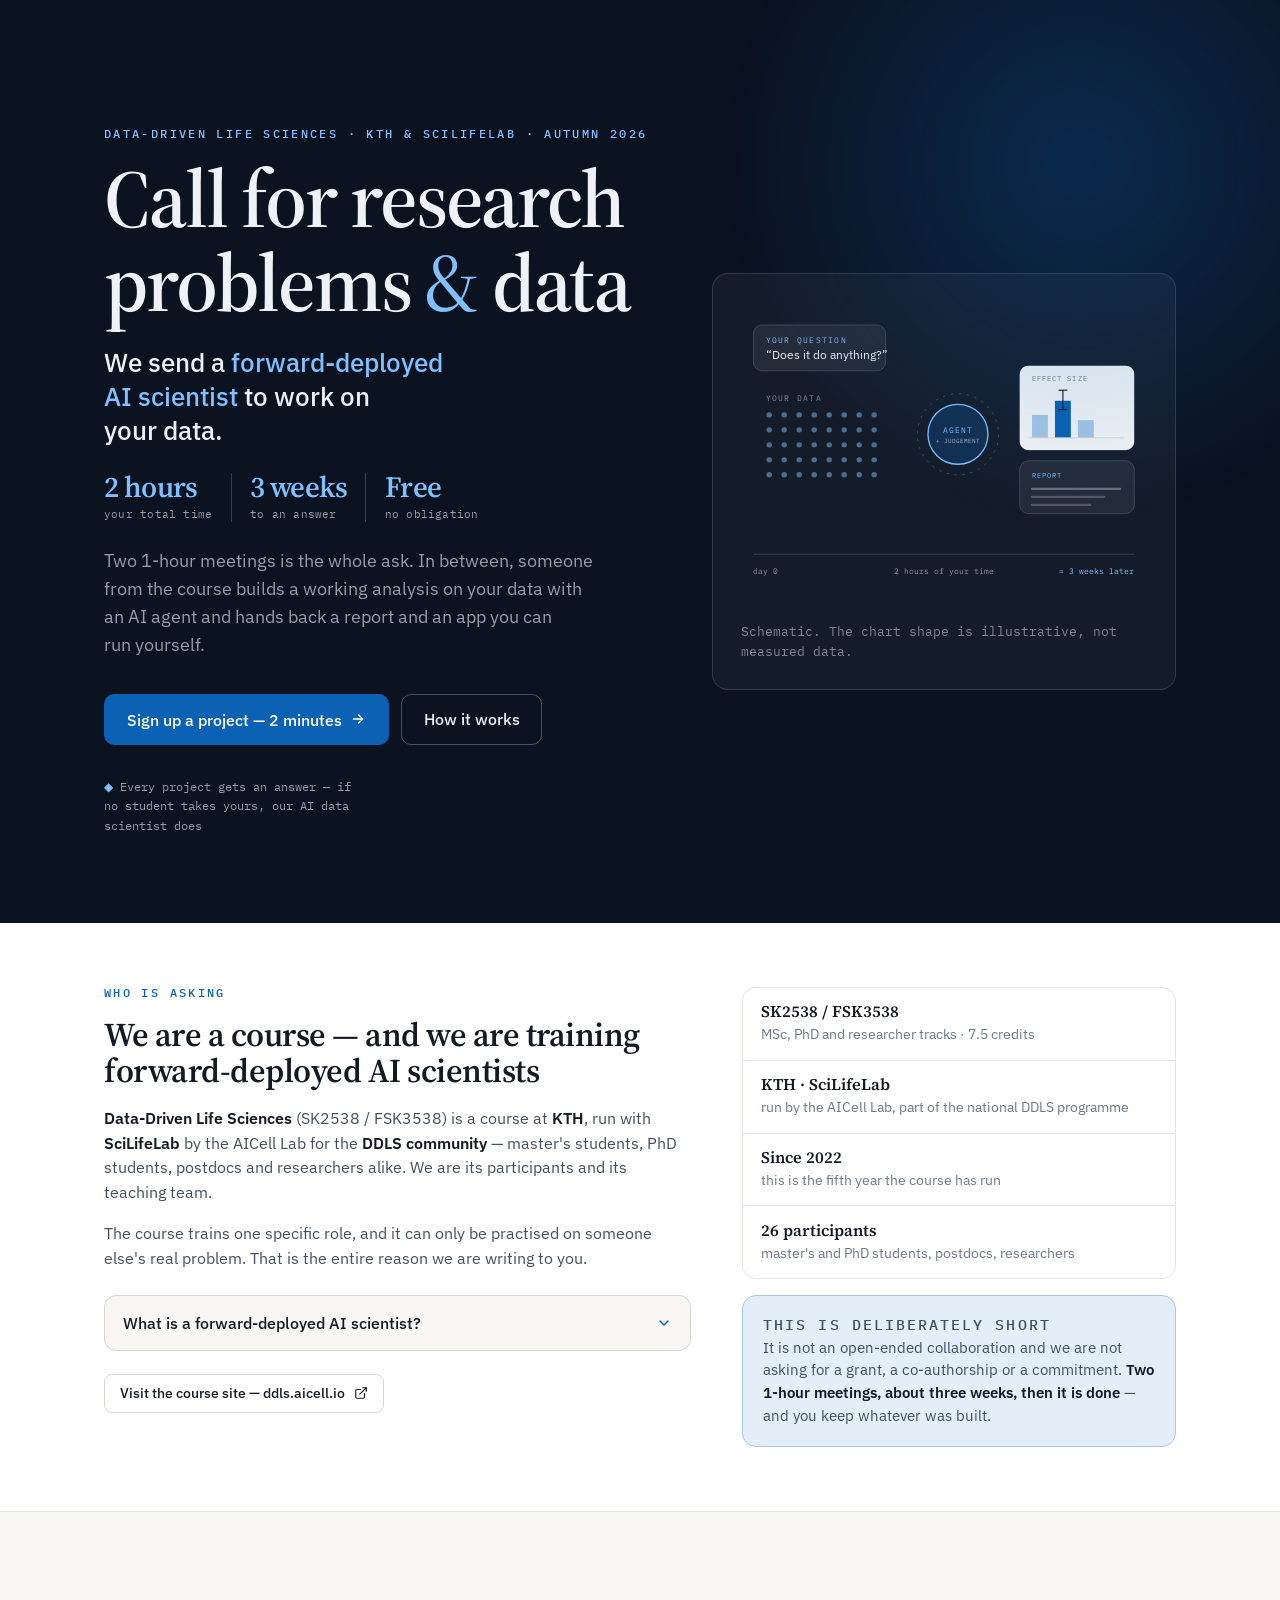
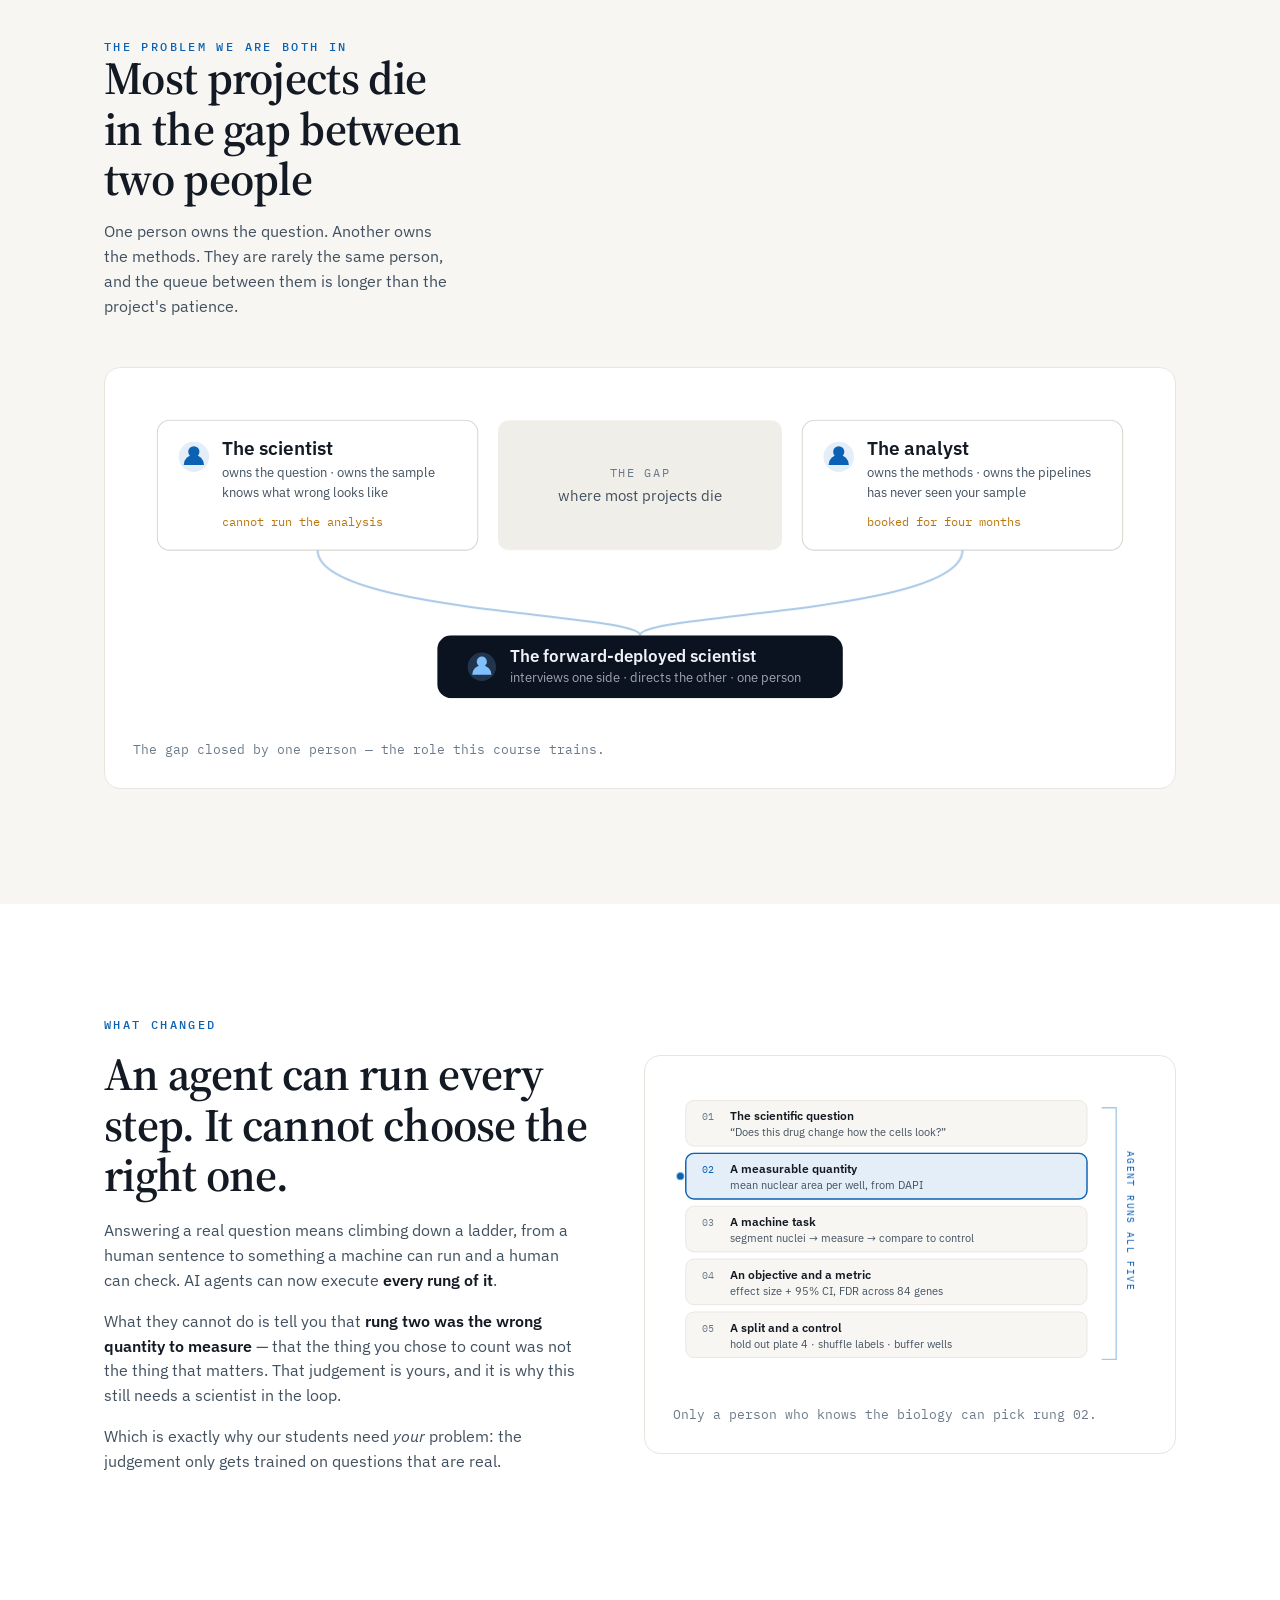
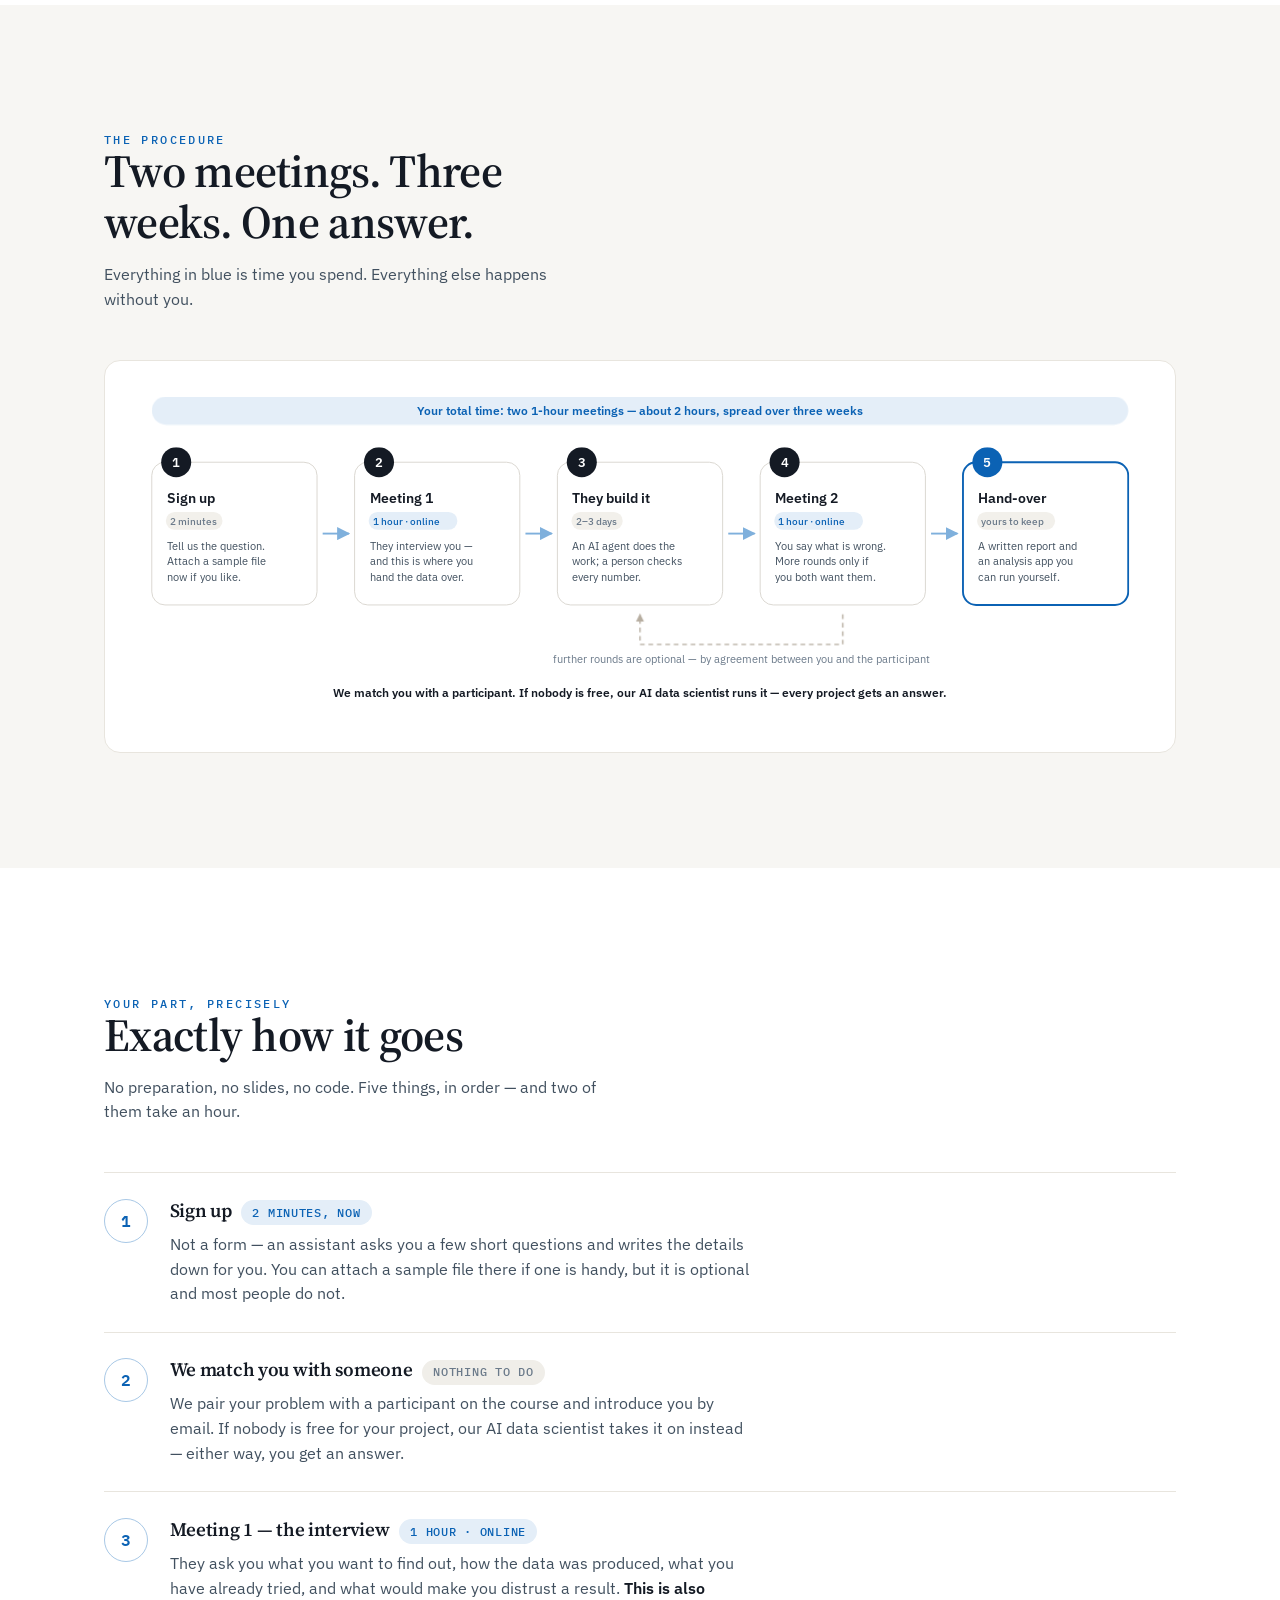
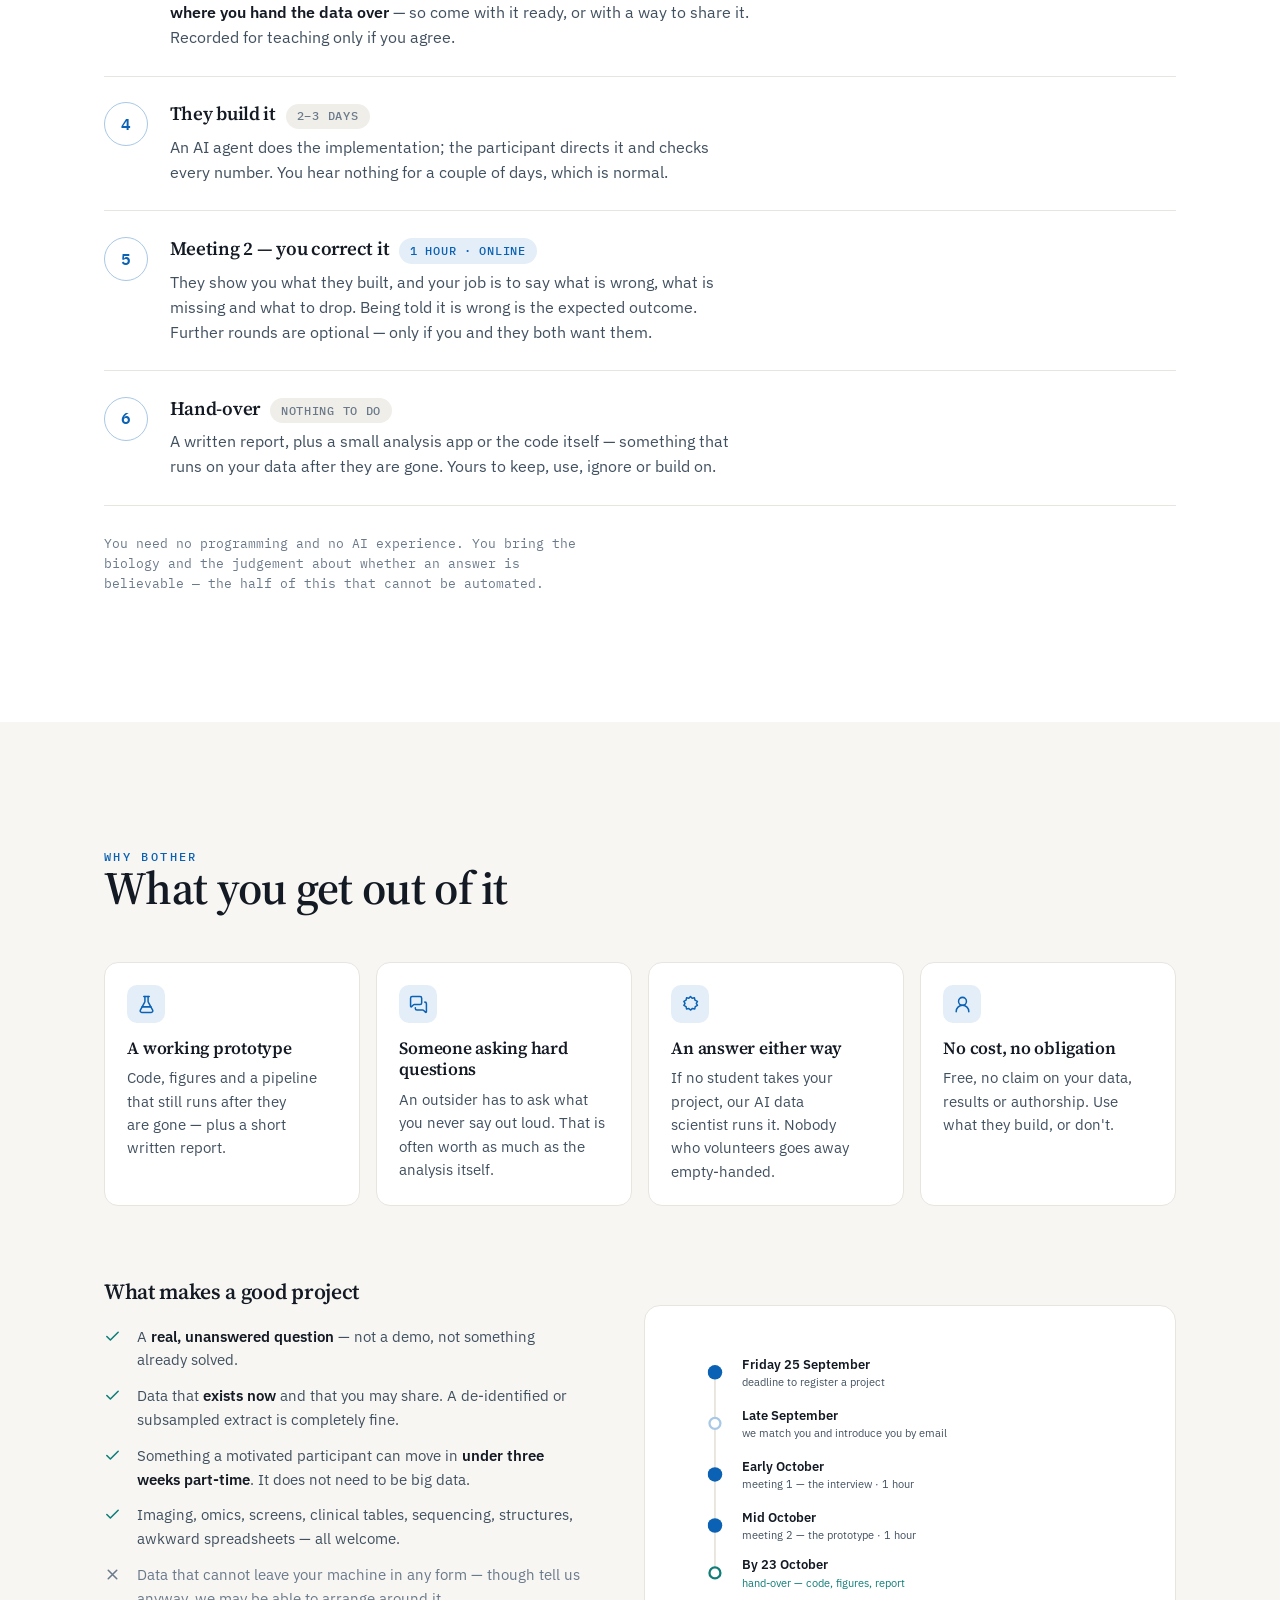
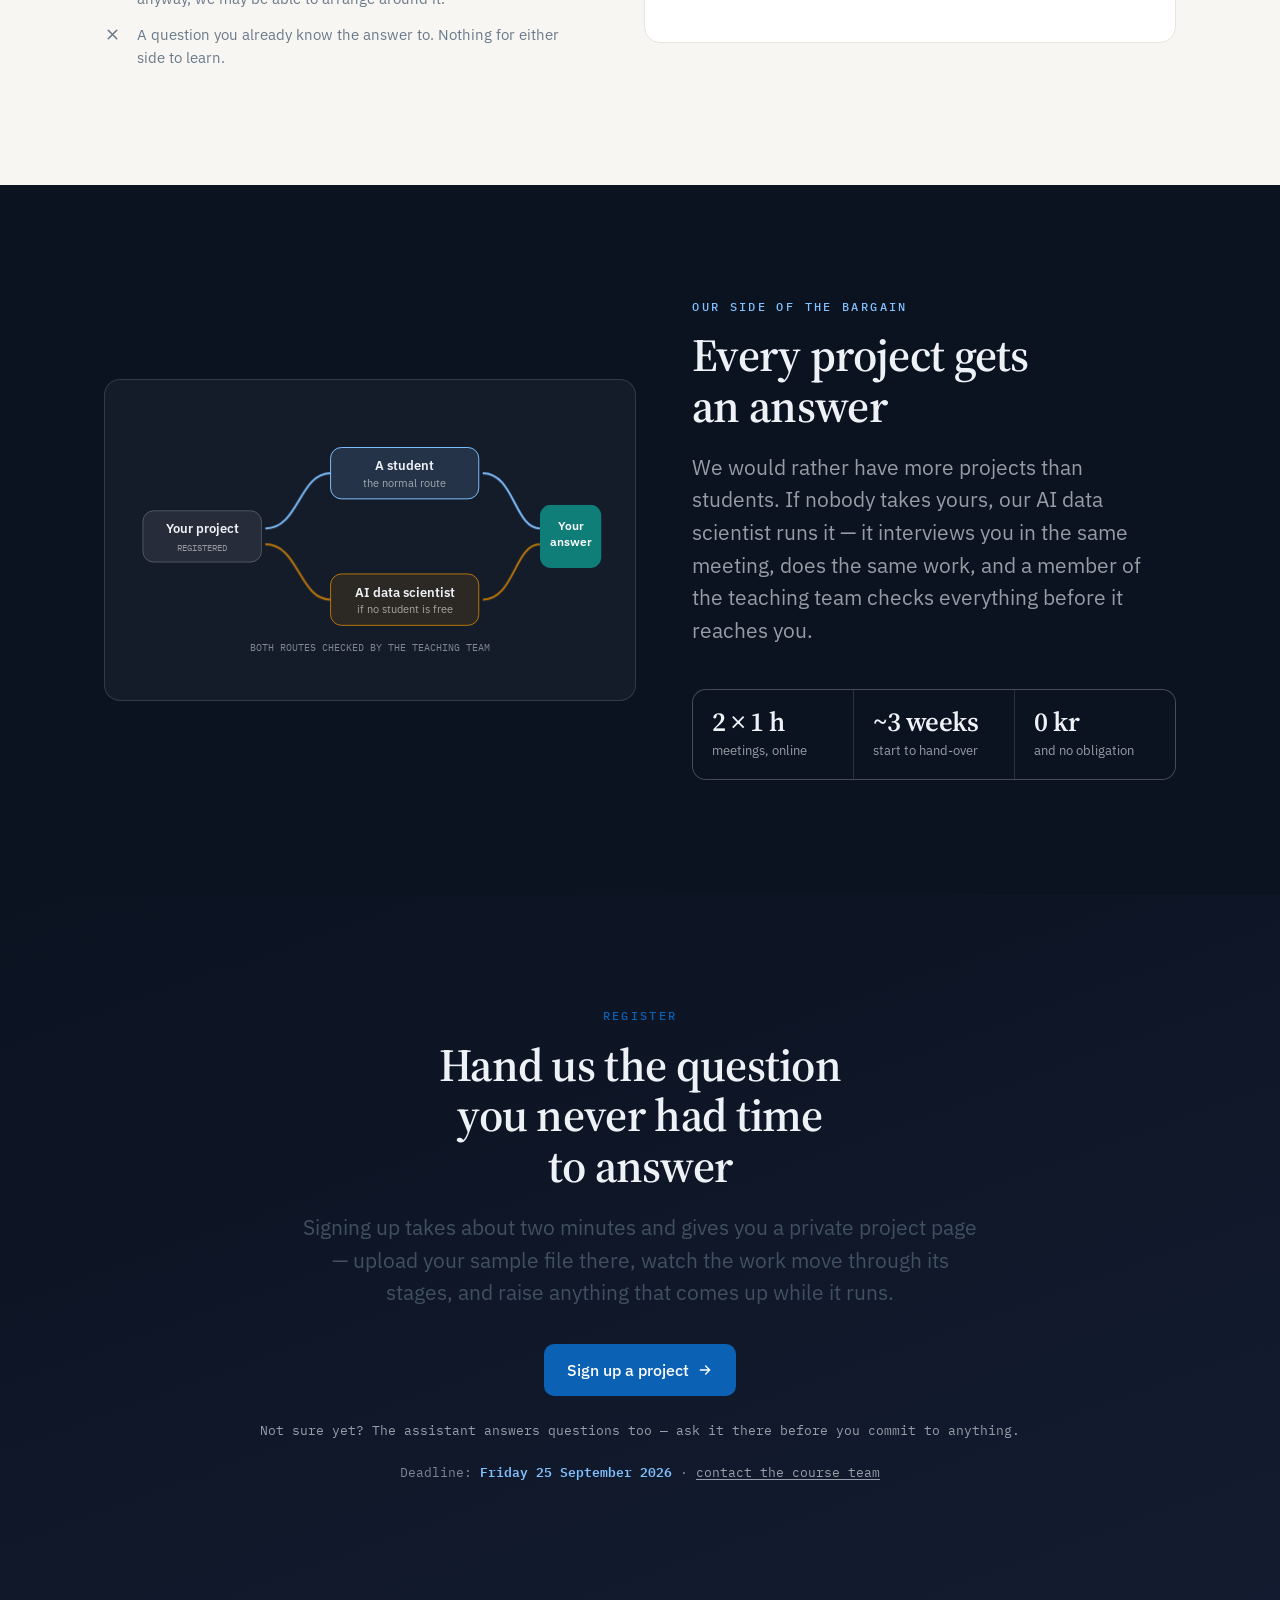
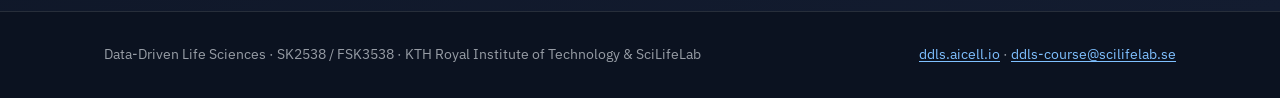
==== commit a3c675d1: "Correct how the course is described: DDLS community, not master's-only SK2538 / FSK3538 is open to m" ====
--- a/static/call-for-projects-2026/index.html
+++ b/static/call-for-projects-2026/index.html
@@ -4,7 +4,7 @@
 <meta charset="utf-8">
 <meta name="viewport" content="width=device-width, initial-scale=1">
 <title>Call for research problems &amp; data — 2 hours of your time, an answer in 3 weeks · DDLS 2026</title>
-<meta name="description" content="Two hours of your time, an answer in three weeks, free. Hand us a real biological question and a student on our KTH/SciLifeLab master's course interviews you, builds the analysis with an AI agent, and hands back a report and an app you can run.">
+<meta name="description" content="Two hours of your time, an answer in three weeks, free. Hand us a real biological question and someone on our KTH/SciLifeLab course interviews you, builds the analysis with an AI agent, and hands back a report and an app you can run.">
 <meta property="og:title" content="Bring us your data problem — DDLS 2026">
 <meta property="og:description" content="2 hours of your time · 3 weeks to an answer · free. A forward-deployed AI scientist from the DDLS course at KTH and SciLifeLab works on your data problem.">
 <meta property="og:type" content="website">
@@ -291,9 +291,9 @@
         <li><b>Free</b><span>no obligation</span></li>
       </ul>
       <p class="lead">
-        Two 1-hour meetings is the whole ask. In between, someone from our master's course
-        builds a working analysis on your data with an AI agent and hands back a report and an
-        app you can run yourself.
+        Two 1-hour meetings is the whole ask. In between, someone from the course builds a
+        working analysis on your data with an AI agent and hands back a report and an app you
+        can run yourself.
       </p>
       <div class="cta-row">
         <a class="btn btn-p" href="#join">
@@ -410,10 +410,10 @@
         We are a course — and we are training<br>forward-deployed AI scientists
       </h2>
       <p class="body" style="margin-top:1rem">
-        <strong>Data-Driven Life Sciences</strong> (SK2538 / FSK3538) is a master's course at
-        <strong>KTH</strong>, run with <strong>SciLifeLab</strong> by the AICell Lab. We are its
-        students and its teaching team — master's students, PhD students, postdocs and
-        researchers.
+        <strong>Data-Driven Life Sciences</strong> (SK2538 / FSK3538) is a course at
+        <strong>KTH</strong>, run with <strong>SciLifeLab</strong> by the AICell Lab for the
+        <strong>DDLS community</strong> — master's students, PhD students, postdocs and
+        researchers alike. We are its participants and its teaching team.
       </p>
       <p class="body" style="margin-top:.8rem">
         The course trains one specific role, and it can only be practised on someone else's real
@@ -467,7 +467,7 @@
 
     <div class="rv rv-d1">
       <ul class="whoList">
-        <li><b>SK2538 / FSK3538</b><span>KTH master's &amp; PhD course, 7.5 credits</span></li>
+        <li><b>SK2538 / FSK3538</b><span>MSc, PhD and researcher tracks · 7.5 credits</span></li>
         <li><b>KTH · SciLifeLab</b><span>run by the AICell Lab, part of the national DDLS programme</span></li>
         <li><b>Since 2022</b><span>this is the fifth year the course has run</span></li>
         <li><b>26 participants</b><span>master's and PhD students, postdocs, researchers</span></li>
@@ -682,11 +682,11 @@
               class="fade" style="animation-delay:1.1s"/>
         <text x="648" y="292" text-anchor="middle" font-family="IBM Plex Sans, sans-serif"
               font-size="11.5" fill="#6b7a8a" class="fade" style="animation-delay:1.2s">
-          further rounds are optional — by agreement between you and the student</text>
+          further rounds are optional — by agreement between you and the participant</text>
 
         <text x="540" y="328" text-anchor="middle" font-family="IBM Plex Sans, sans-serif"
               font-size="13" font-weight="600" fill="#141a24" class="fade" style="animation-delay:1.35s">
-          We match you with a student. If none is free, our AI data scientist runs it — every project gets an answer.
+          We match you with a participant. If nobody is free, our AI data scientist runs it — every project gets an answer.
         </text>
       </svg>
     </figure>
@@ -716,9 +716,9 @@
       <li class="duty rv">
         <span class="n"></span>
         <div>
-          <div class="top"><h3>We match you with a student</h3><span class="chip grey">nothing to do</span></div>
+          <div class="top"><h3>We match you with someone</h3><span class="chip grey">nothing to do</span></div>
           <p>We pair your problem with a participant on the course and introduce you by email.
-            If no student is free for your project, our AI data scientist takes it on instead —
+            If nobody is free for your project, our AI data scientist takes it on instead —
             either way, you get an answer.</p>
         </div>
       </li>
@@ -736,7 +736,7 @@
         <span class="n"></span>
         <div>
           <div class="top"><h3>They build it</h3><span class="chip grey">2–3 days</span></div>
-          <p>An AI agent does the implementation; the student directs it and checks every number.
+          <p>An AI agent does the implementation; the participant directs it and checks every number.
             You hear nothing for a couple of days, which is normal.</p>
         </div>
       </li>
@@ -746,7 +746,7 @@
           <div class="top"><h3>Meeting 2 — you correct it</h3><span class="chip">1 hour · online</span></div>
           <p>They show you what they built, and your job is to say what is wrong, what is missing
             and what to drop. Being told it is wrong is the expected outcome. Further rounds are
-            optional — only if you and the student both want them.</p>
+            optional — only if you and they both want them.</p>
         </div>
       </li>
       <li class="duty rv">
@@ -754,7 +754,7 @@
         <div>
           <div class="top"><h3>Hand-over</h3><span class="chip grey">nothing to do</span></div>
           <p>A written report, plus a small analysis app or the code itself — something that runs
-            on your data after the student is gone. Yours to keep, use, ignore or build on.</p>
+            on your data after they are gone. Yours to keep, use, ignore or build on.</p>
         </div>
       </li>
     </ol>
@@ -778,7 +778,7 @@
       <div class="card rv">
         <div class="ic"><svg viewBox="0 0 24 24"><path d="M14 2v6a2 2 0 0 0 .245.96l5.51 10.08A2 2 0 0 1 18 22H6a2 2 0 0 1-1.755-2.96l5.51-10.08A2 2 0 0 0 10 8V2"/><path d="M6.453 15h11.094"/><path d="M8.5 2h7"/></svg></div>
         <h3>A working prototype</h3>
-        <p>Code, figures and a pipeline that still runs after the student is gone — plus a
+        <p>Code, figures and a pipeline that still runs after they are gone — plus a
           short written report.</p>
       </div>
       <div class="card rv rv-d1">
@@ -806,7 +806,7 @@
         <ul class="fit" style="margin-top:1.2rem">
           <li class="y"><svg viewBox="0 0 24 24"><path d="M20 6 9 17l-5-5"/></svg><span>A <strong>real, unanswered question</strong> — not a demo, not something already solved.</span></li>
           <li class="y"><svg viewBox="0 0 24 24"><path d="M20 6 9 17l-5-5"/></svg><span>Data that <strong>exists now</strong> and that you may share. A de-identified or subsampled extract is completely fine.</span></li>
-          <li class="y"><svg viewBox="0 0 24 24"><path d="M20 6 9 17l-5-5"/></svg><span>Something a motivated student can move in <strong>under three weeks part-time</strong>. It does not need to be big data.</span></li>
+          <li class="y"><svg viewBox="0 0 24 24"><path d="M20 6 9 17l-5-5"/></svg><span>Something a motivated participant can move in <strong>under three weeks part-time</strong>. It does not need to be big data.</span></li>
           <li class="y"><svg viewBox="0 0 24 24"><path d="M20 6 9 17l-5-5"/></svg><span>Imaging, omics, screens, clinical tables, sequencing, structures, awkward spreadsheets — all welcome.</span></li>
           <li class="n"><svg viewBox="0 0 24 24"><path d="M18 6 6 18M6 6l12 12"/></svg><span>Data that cannot leave your machine in any form — though tell us anyway, we may be able to arrange around it.</span></li>
           <li class="n"><svg viewBox="0 0 24 24"><path d="M18 6 6 18M6 6l12 12"/></svg><span>A question you already know the answer to. Nothing for either side to learn.</span></li>
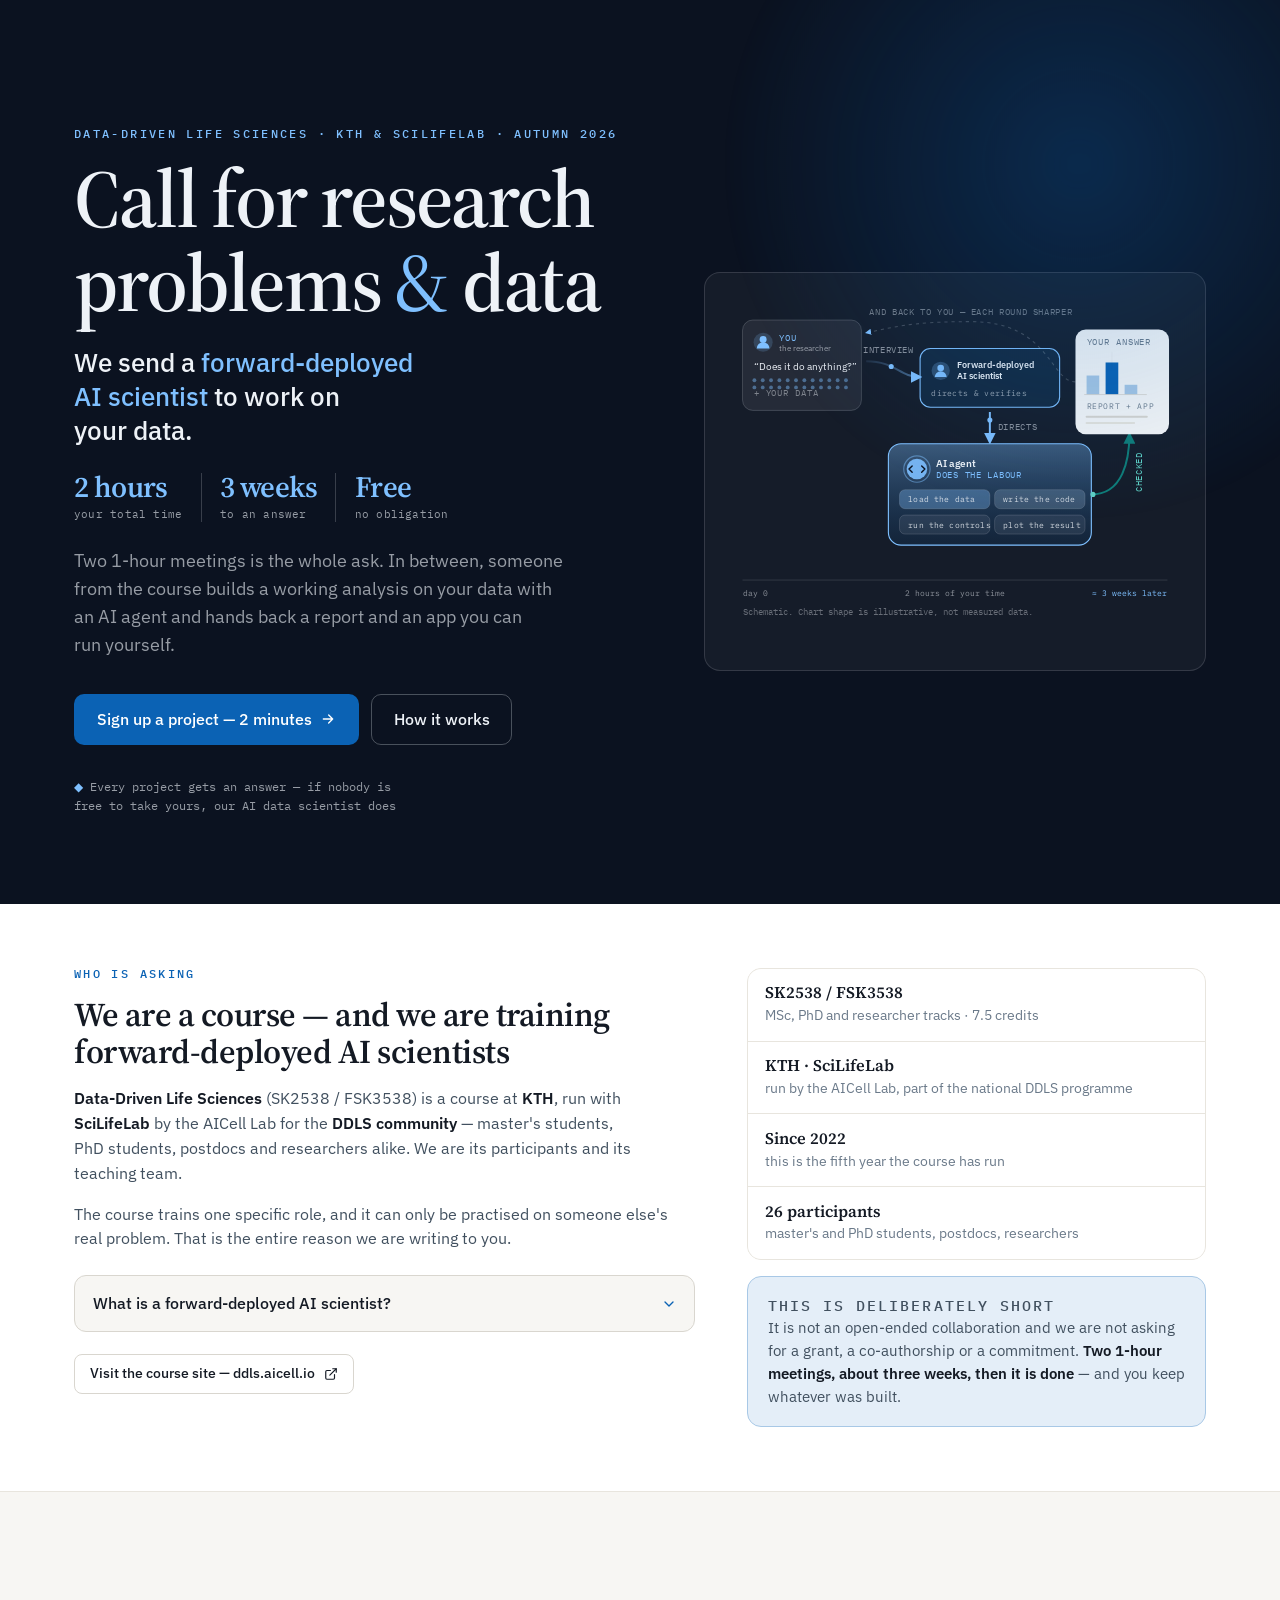
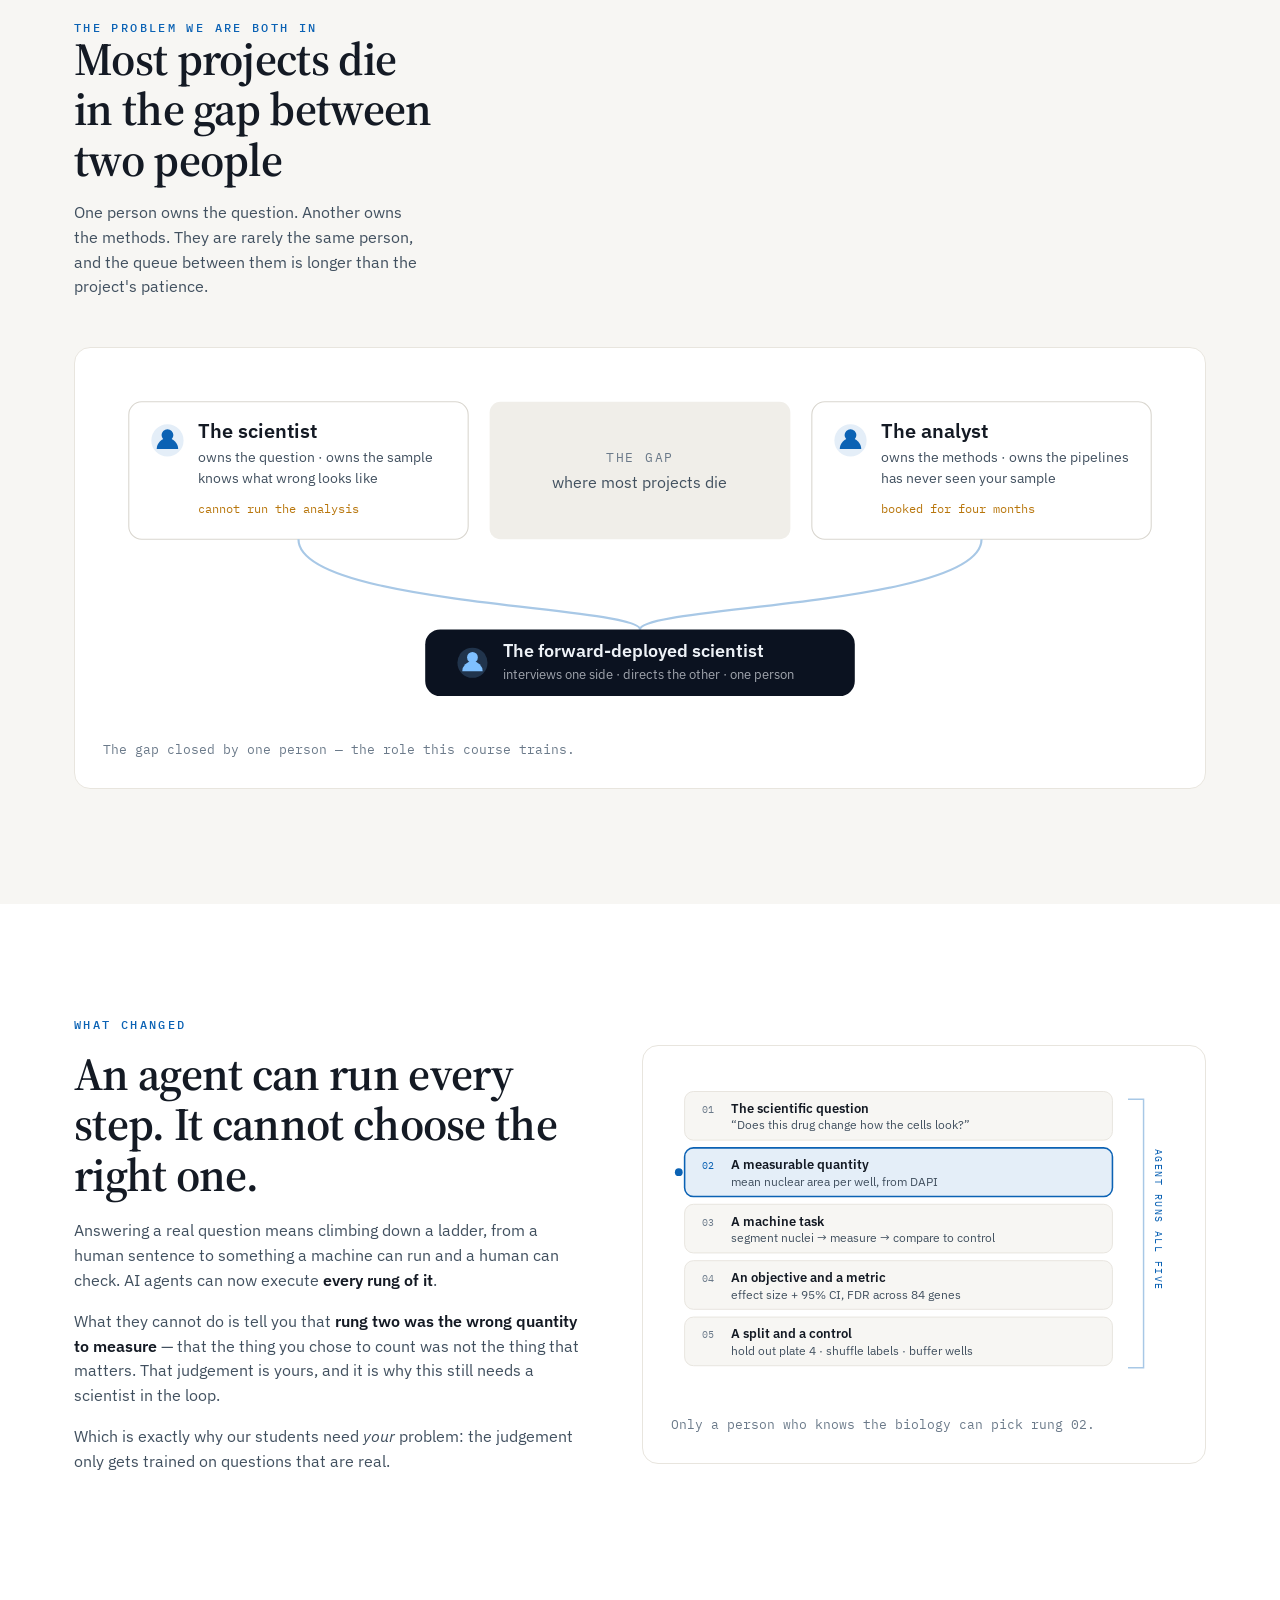
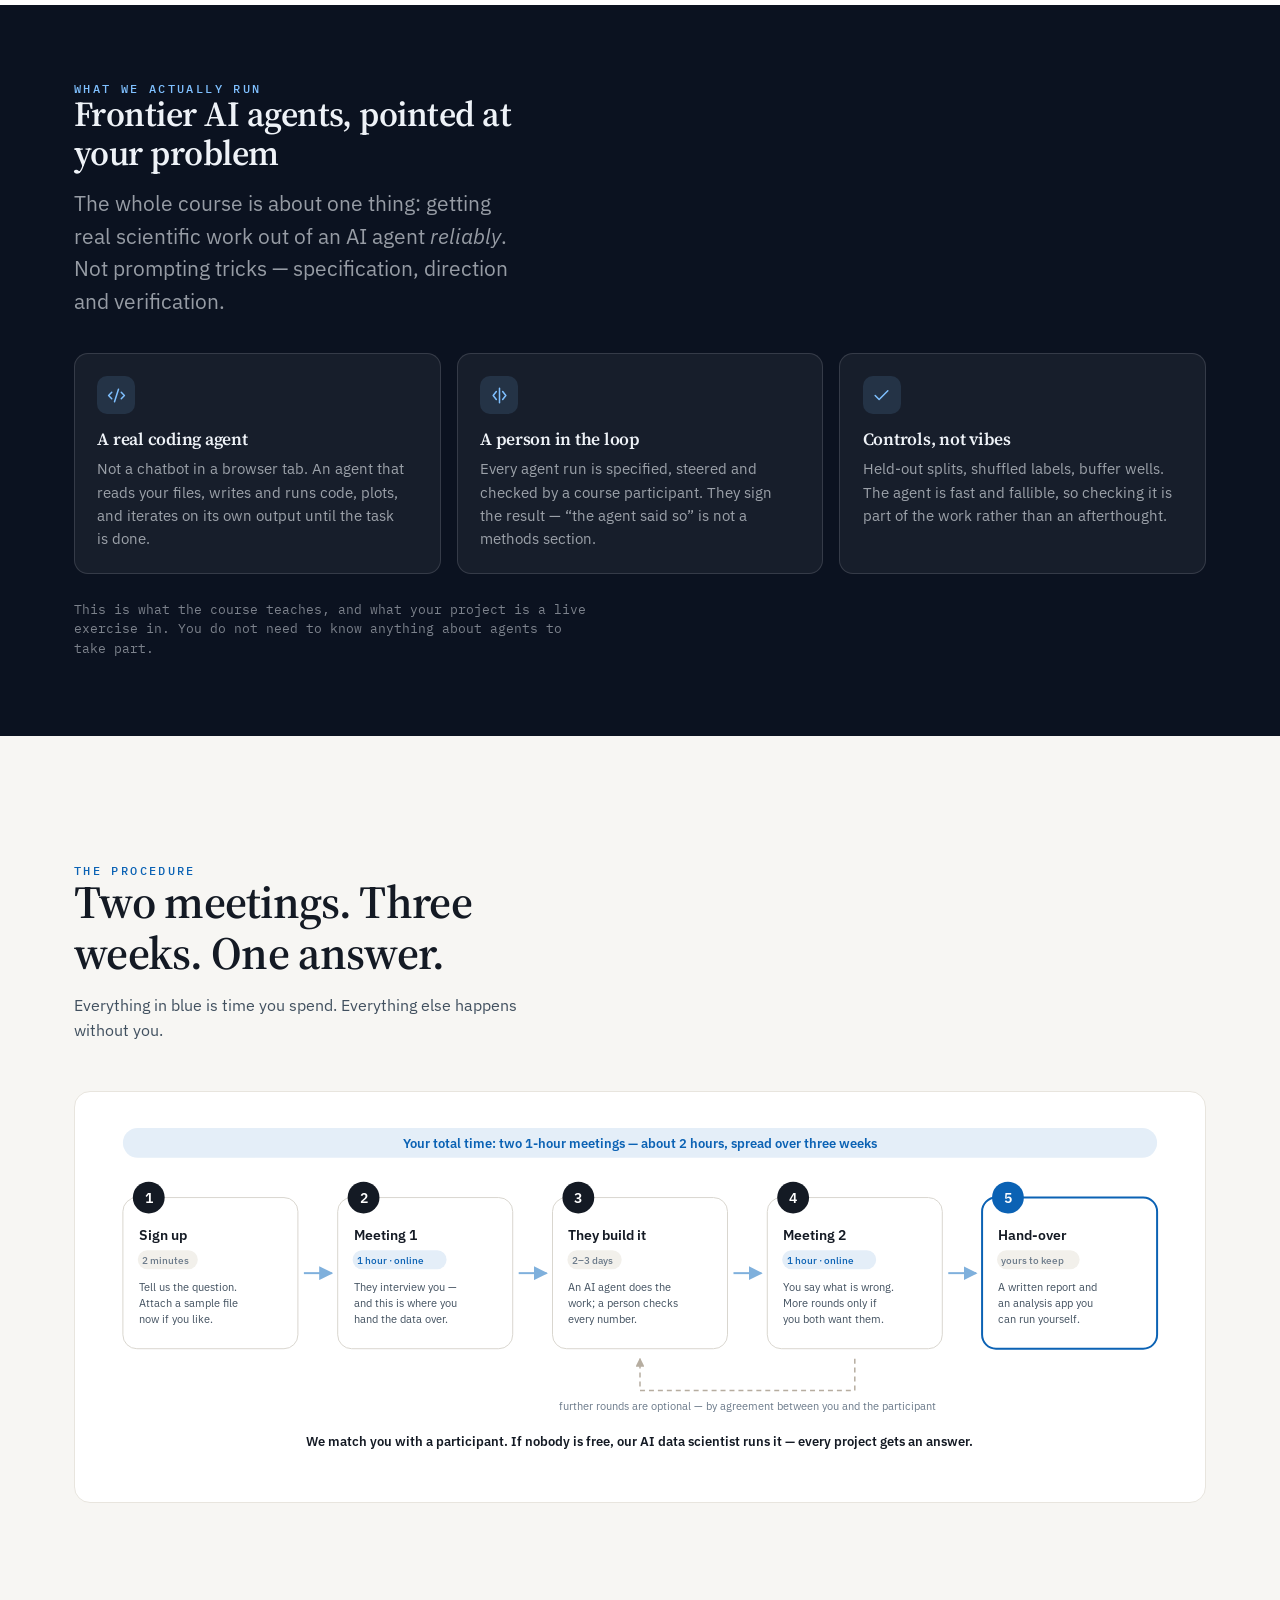
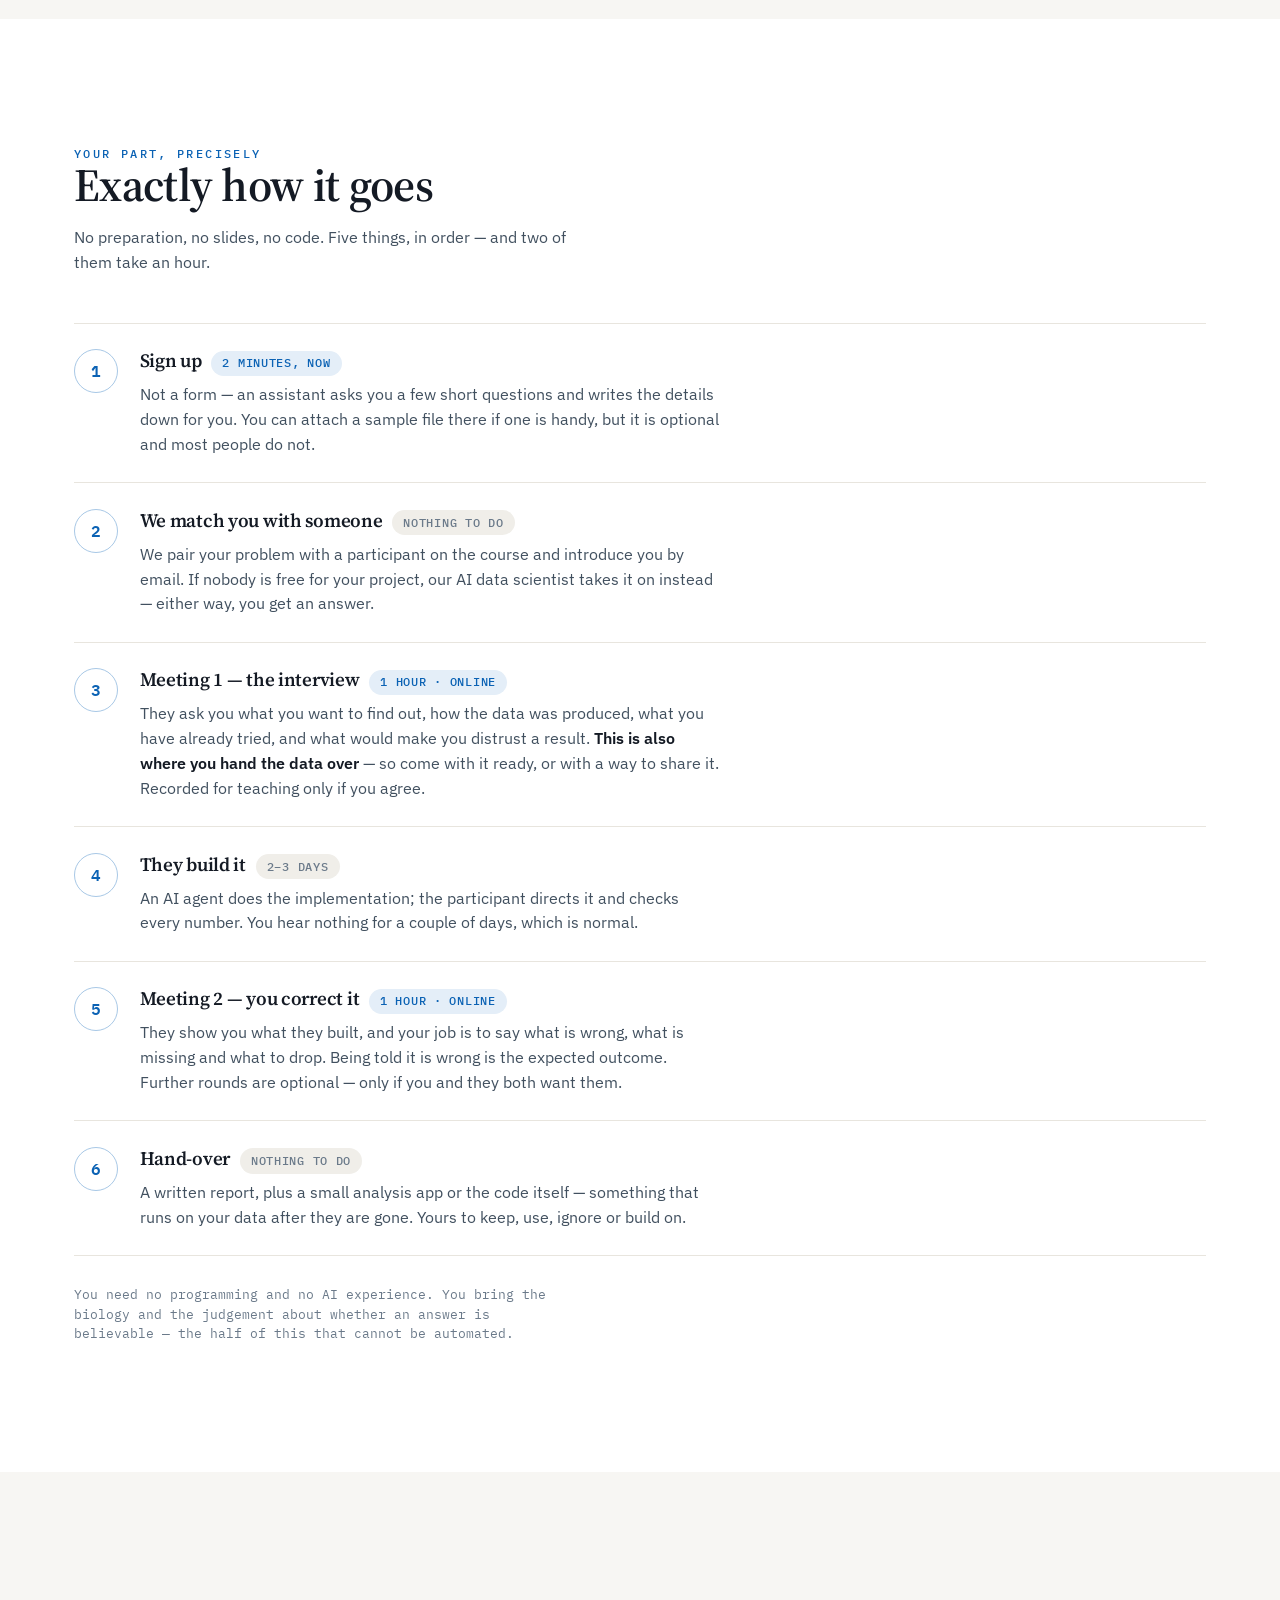
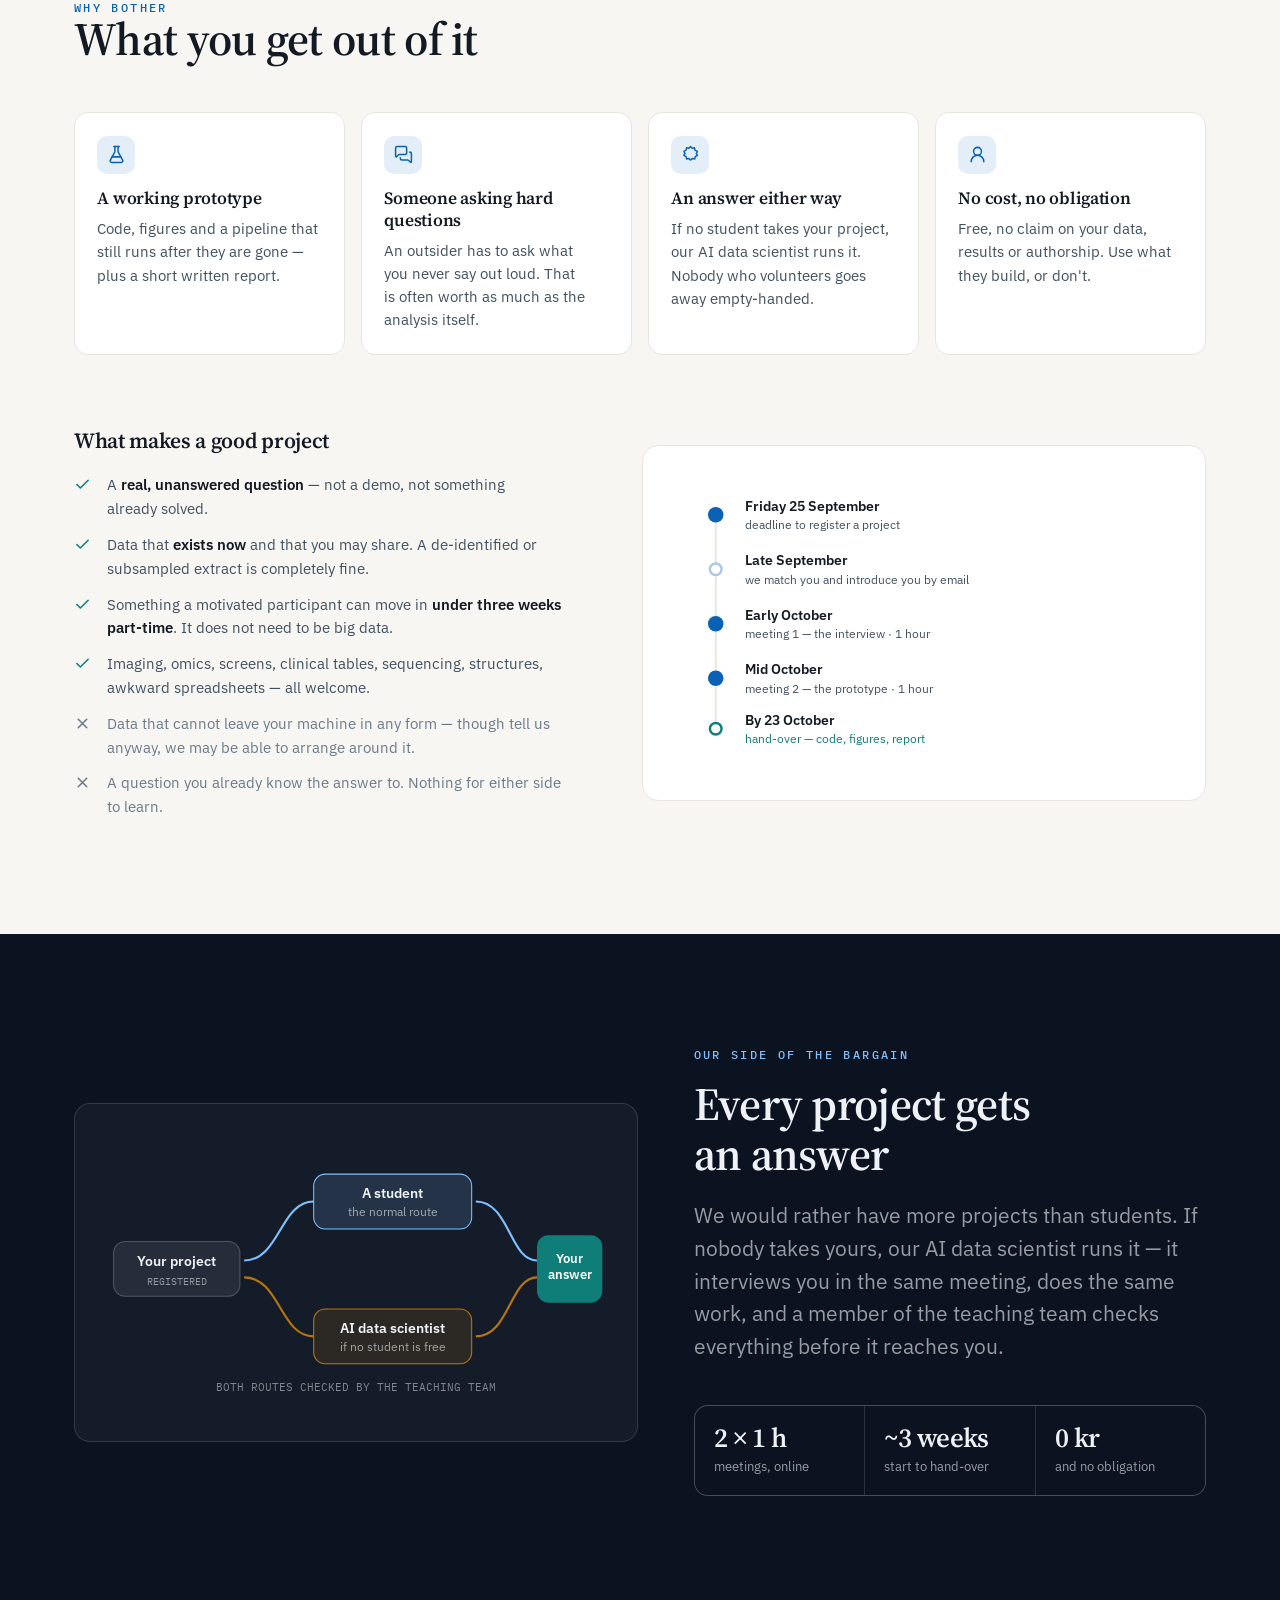
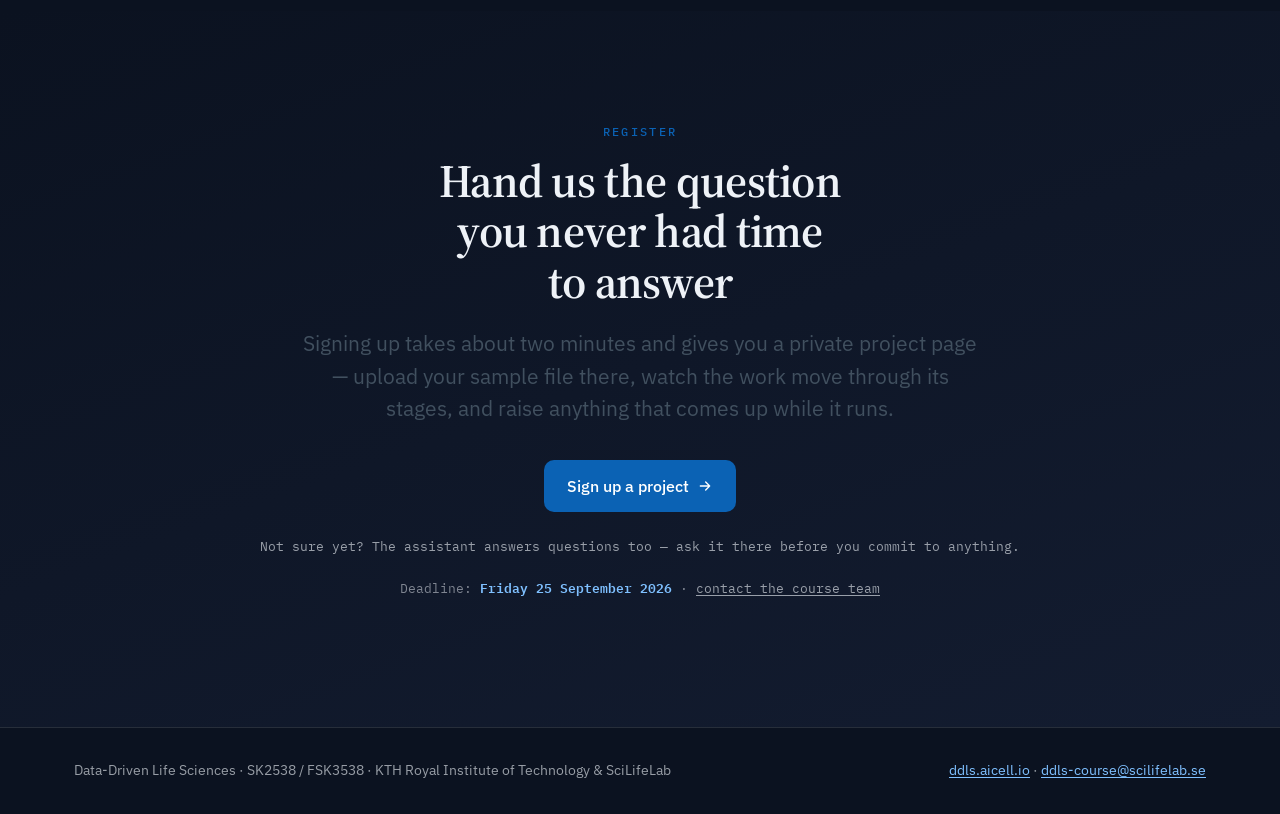
==== commit b6037e9c: "Landing page: agent-centred hero figure, AI-agent emphasis, mobile twins - Hero figure rebuilt as th" ====
--- a/static/call-for-projects-2026/index.html
+++ b/static/call-for-projects-2026/index.html
@@ -27,7 +27,7 @@
   --serif:'Source Serif 4',Georgia,'Times New Roman',serif;
   --sans:'IBM Plex Sans','Helvetica Neue',Helvetica,sans-serif;
   --mono:'IBM Plex Mono','SFMono-Regular',Menlo,monospace;
-  --maxw:1120px;
+  --maxw:1180px;
 }
 *{box-sizing:border-box;min-width:0}
 html{scroll-behavior:smooth}
@@ -89,8 +89,11 @@
 .hero{background:var(--deep);color:var(--on-deep);overflow:hidden;
       padding:clamp(5rem,11vw,8rem) 0 clamp(3.5rem,7vw,5.5rem)}
 .hero .grid{display:grid;gap:clamp(2.5rem,5vw,4rem);align-items:center;
-            grid-template-columns:minmax(0,1.08fr) minmax(0,.92fr)}
-@media(max-width:900px){.hero .grid{grid-template-columns:1fr}}
+            grid-template-columns:minmax(0,1.06fr) minmax(0,.94fr)}
+.heroFig{padding:clamp(.75rem,1.4vw,1.15rem)}
+.heroSvg{display:block;width:100%;height:auto}
+@media(max-width:1080px){.hero .grid{grid-template-columns:1fr}
+  .heroFig{max-width:640px}}
 .hero h1{font-size:clamp(2.7rem,6.4vw,5.1rem)}
 .hero h1 .l{display:block;opacity:0;transform:translateY(22px);
             animation:rise .9s cubic-bezier(.2,.7,.3,1) forwards}
@@ -152,6 +155,63 @@
 .whoList b{display:block;font:600 1.02rem/1.2 var(--serif);color:var(--ink)}
 .whoList span{display:block;margin-top:.15rem;font-size:.85rem;color:var(--ink-3)}
 
+/* ---- wide vs narrow ------------------------------------------------------
+   Below 760px the SVG figures scale their labels down to 3-7px, which is not
+   readable. Each one has a native-HTML twin that takes over on phones. */
+.narrowOnly{display:none}
+@media(max-width:900px){
+  .wideOnly{display:none!important}
+  .narrowOnly{display:block}
+}
+
+/* stacked step list (workflow + hero flow on phones) */
+.mSteps{list-style:none;margin:0;padding:0;counter-reset:ms}
+.mStep{position:relative;display:grid;grid-template-columns:auto 1fr;gap:.85rem;
+       padding:.85rem 0}
+.mStep+.mStep{border-top:1px solid var(--rule-2)}
+.mStep .dot{counter-increment:ms;width:30px;height:30px;border-radius:50%;flex:none;
+            background:var(--ink);color:#fff;display:flex;align-items:center;
+            justify-content:center;font:600 .82rem/1 var(--mono)}
+.mStep .dot::before{content:counter(ms)}
+.mSteps[style*="counter-reset:none"] .dot::before{content:none}
+.mStep.last .dot{background:var(--blue)}
+.mStep h4{margin:.15rem 0 0;font:600 1rem/1.25 var(--serif)}
+.mStep p{margin:.3rem 0 0;font-size:.88rem;line-height:1.5;color:var(--ink-2)}
+.mChip{display:inline-block;margin-top:.35rem;font:500 .68rem/1 var(--mono);
+       letter-spacing:.04em;text-transform:uppercase;border-radius:99px;padding:.35rem .6rem;
+       color:var(--blue);background:var(--blue-soft)}
+.mChip.grey{color:var(--ink-3);background:#f0eee9}
+.mNote{margin:.9rem 0 0;padding:.7rem .85rem;border-left:3px solid var(--rule);
+       background:var(--paper);font-size:.84rem;line-height:1.5;color:var(--ink-2)}
+.deep .mNote{border-left-color:rgba(238,242,247,.25);background:rgba(238,242,247,.05);
+             color:var(--on-deep-2)}
+.mBand{margin:0 0 .9rem;border-radius:10px;background:var(--blue-soft);color:var(--blue);
+       padding:.6rem .8rem;font:600 .82rem/1.35 var(--sans);text-align:center}
+
+/* stacked "flow" cards: A -> B -> C with arrows between */
+.mFlow{list-style:none;margin:0;padding:0}
+.mFlow li{border:1px solid var(--rule-2);border-radius:12px;padding:.8rem .9rem;
+          background:var(--white)}
+.deep .mFlow li{background:rgba(238,242,247,.05);border-color:rgba(238,242,247,.16)}
+.mFlow li+li{margin-top:1.6rem;position:relative}
+.mFlow li+li::before{content:"";position:absolute;left:50%;top:-1.25rem;width:1px;height:.9rem;
+                     background:var(--rule)}
+.deep .mFlow li+li::before{background:rgba(238,242,247,.3)}
+.mFlow li+li::after{content:"";position:absolute;left:50%;top:-.45rem;width:7px;height:7px;
+                    border-right:1.5px solid var(--rule);border-bottom:1.5px solid var(--rule);
+                    transform:translateX(-50%) rotate(45deg)}
+.deep .mFlow li+li::after{border-color:rgba(238,242,247,.4)}
+.mFlow .lab{font:500 .66rem/1 var(--mono);letter-spacing:.14em;text-transform:uppercase;
+            color:var(--blue)}
+.deep .mFlow .lab{color:var(--blue-bright)}
+.mFlow b{display:block;margin-top:.3rem;font:600 .98rem/1.3 var(--serif);color:var(--ink)}
+.deep .mFlow b{color:var(--on-deep)}
+.mFlow span{display:block;margin-top:.2rem;font-size:.84rem;line-height:1.45;color:var(--ink-2)}
+.deep .mFlow span{color:var(--on-deep-2)}
+.mFlow .tasks{display:flex;flex-wrap:wrap;gap:.35rem;margin-top:.55rem}
+.mFlow .tasks i{font-style:normal;font:400 .7rem/1 var(--mono);border-radius:99px;
+                padding:.35rem .55rem;background:rgba(127,192,255,.16);color:#bfe0ff}
+
 /* ---- foldable explainer -------------------------------------------------- */
 .fold{margin-top:1.5rem;border:1px solid var(--rule);border-radius:12px;background:var(--paper);
       overflow:hidden}
@@ -303,101 +363,248 @@
         <a class="btn btn-g" href="#how">How it works</a>
       </div>
       <div class="trust">
-        <span><i>◆</i> Every project gets an answer — if no student takes yours, our AI data
-          scientist does</span>
+        <span><i>◆</i> Every project gets an answer — if nobody is free to take yours, our AI
+          data scientist does</span>
       </div>
     </div>
 
-    <!-- HERO FIGURE: a question, a dataset, and an answer that assembles itself -->
-    <figure class="fig rv" id="heroFig" aria-labelledby="heroFigT">
-      <svg viewBox="0 0 460 340" role="img" aria-labelledby="heroFigT heroFigD">
-        <title id="heroFigT">From an unanswered question to a checked answer</title>
-        <desc id="heroFigD">A researcher's question and a pile of unanalysed data on the left
-          feed through a directed AI agent in the middle, producing a small checked chart and a
-          written report on the right.</desc>
+    <!-- HERO FIGURE: the loop this whole page is about — you brief a person, the person
+         directs a frontier AI agent, and a checked answer comes back to you. Animated with
+         SMIL so it loops without JS and still reads correctly frozen in a screenshot. -->
+    <figure class="fig heroFig wideOnly" aria-labelledby="hfT hfD">
+      <svg viewBox="0 0 560 430" role="img" aria-labelledby="hfT hfD" class="heroSvg">
+        <title id="hfT">How a forward-deployed AI scientist works on your problem</title>
+        <desc id="hfD">Your question and your data go to a forward-deployed scientist, who
+          interviews you and then directs an AI agent. The agent writes and runs the code —
+          loading data, analysing, plotting, running controls. The scientist checks every number
+          and hands back a report and a runnable app. The cycle repeats until the answer is
+          sharp.</desc>
+
         <defs>
-          <linearGradient id="hg" x1="0" y1="0" x2="1" y2="0">
-            <stop offset="0" stop-color="#7fc0ff" stop-opacity=".15"/>
-            <stop offset="1" stop-color="#7fc0ff" stop-opacity=".55"/>
+          <linearGradient id="agentGlow" x1="0" y1="0" x2="0" y2="1">
+            <stop offset="0" stop-color="#7fc0ff" stop-opacity=".38"/>
+            <stop offset="1" stop-color="#0b62b4" stop-opacity=".12"/>
           </linearGradient>
+          <linearGradient id="flowA" x1="0" y1="0" x2="1" y2="0">
+            <stop offset="0" stop-color="#7fc0ff" stop-opacity=".1"/>
+            <stop offset="1" stop-color="#7fc0ff" stop-opacity=".5"/>
+          </linearGradient>
+          <marker id="hArrow" viewBox="0 0 10 10" refX="8" refY="5" markerWidth="6"
+                  markerHeight="6" orient="auto-start-reverse">
+            <path d="M0 0 L10 5 L0 10 z" fill="#7fc0ff"/>
+          </marker>
+          <marker id="hArrowBack" viewBox="0 0 10 10" refX="8" refY="5" markerWidth="6"
+                  markerHeight="6" orient="auto-start-reverse">
+            <path d="M0 0 L10 5 L0 10 z" fill="#0f7d78"/>
+          </marker>
         </defs>
 
-        <!-- left: the question -->
-        <g class="fade" style="animation-delay:.2s">
-          <rect x="14" y="26" width="150" height="52" rx="10"
-                fill="rgba(238,242,247,.07)" stroke="rgba(238,242,247,.2)"/>
-          <text x="28" y="47" font-family="IBM Plex Mono, monospace" font-size="9.5"
-                fill="#7fc0ff" letter-spacing="1.4">YOUR QUESTION</text>
-          <text x="28" y="65" font-family="Source Serif 4, serif" font-size="13.5"
+        <!-- ============ 1. YOU ============ -->
+        <g class="hg">
+          <rect x="12" y="24" width="150" height="114" rx="13"
+                fill="rgba(238,242,247,.07)" stroke="rgba(238,242,247,.22)"/>
+          <circle cx="38" cy="52" r="12" fill="rgba(127,192,255,.18)"/>
+          <circle cx="38" cy="48.5" r="4.4" fill="#7fc0ff"/>
+          <path d="M30 60a8 8 0 0 1 16 0" fill="#7fc0ff"/>
+          <text x="58" y="50" font-family="IBM Plex Mono, monospace" font-size="11"
+                fill="#7fc0ff" letter-spacing="1.5">YOU</text>
+          <text x="58" y="63" font-family="IBM Plex Sans, sans-serif" font-size="10"
+                fill="rgba(238,242,247,.6)">the researcher</text>
+          <text x="26" y="87" font-family="Source Serif 4, serif" font-size="12.5"
                 fill="#eef2f7">“Does it do anything?”</text>
+          <!-- the dataset, unread -->
+          <g fill="#7fc0ff" opacity=".45">
+            <g id="hdots"></g>
+          </g>
+          <text x="26" y="120" font-family="IBM Plex Mono, monospace" font-size="11"
+                fill="rgba(238,242,247,.45)" letter-spacing="1.2">+ YOUR DATA</text>
         </g>
 
-        <!-- left: the unanalysed data -->
-        <g class="fade" style="animation-delay:.45s">
-          <text x="28" y="112" font-family="IBM Plex Mono, monospace" font-size="9.5"
-                fill="rgba(238,242,247,.5)" letter-spacing="1.4">YOUR DATA</text>
-          <g fill="#7fc0ff" opacity=".5">
-            <!-- 6x7 dot field: a dataset nobody has read -->
-            <g id="dots"></g>
+        <!-- brief -->
+        <path id="pathBrief" d="M168 76 C 205 76, 210 96, 236 96" fill="none"
+              stroke="url(#flowA)" stroke-width="2.5" marker-end="url(#hArrow)"/>
+        <text x="196" y="66" text-anchor="middle" font-family="IBM Plex Mono, monospace"
+              font-size="11" fill="rgba(238,242,247,.55)" letter-spacing=".8">INTERVIEW</text>
+        <circle r="3.2" fill="#7fc0ff">
+          <animateMotion dur="6s" repeatCount="indefinite" keyPoints="0;1" keyTimes="0;1"
+                         calcMode="linear" begin="0s">
+            <mpath href="#pathBrief"/>
+          </animateMotion>
+          <animate attributeName="opacity" values="0;1;1;0" dur="6s" repeatCount="indefinite"/>
+        </circle>
+
+        <!-- ============ 2. THE FORWARD-DEPLOYED SCIENTIST ============ -->
+        <g class="hg">
+          <rect x="236" y="60" width="176" height="74" rx="13" fill="#0b62b4" opacity=".16"/>
+          <rect x="236" y="60" width="176" height="74" rx="13" fill="none" stroke="#7fc0ff"
+                stroke-width="1.4"/>
+          <circle cx="262" cy="88" r="11.5" fill="rgba(127,192,255,.25)"/>
+          <circle cx="262" cy="84.5" r="4.2" fill="#7fc0ff"/>
+          <path d="M254.5 96a7.5 7.5 0 0 1 15 0" fill="#7fc0ff"/>
+          <text x="282" y="84" font-family="IBM Plex Sans, sans-serif" font-size="11.5"
+                font-weight="600" fill="#eef2f7">Forward-deployed</text>
+          <text x="282" y="98" font-family="IBM Plex Sans, sans-serif" font-size="11.5"
+                font-weight="600" fill="#eef2f7">AI scientist</text>
+          <text x="250" y="120" font-family="IBM Plex Mono, monospace" font-size="10.5"
+                fill="rgba(238,242,247,.62)" letter-spacing=".4">directs &amp; verifies</text>
+        </g>
+
+        <!-- directs -->
+        <path id="pathDirect" d="M324 140 L 324 178" fill="none" stroke="#7fc0ff"
+              stroke-width="2.5" marker-end="url(#hArrow)"/>
+        <text x="334" y="163" font-family="IBM Plex Mono, monospace" font-size="11"
+              fill="rgba(238,242,247,.55)" letter-spacing=".8">DIRECTS</text>
+        <circle r="3.2" fill="#7fc0ff">
+          <animateMotion dur="6s" repeatCount="indefinite" begin="1.1s">
+            <mpath href="#pathDirect"/>
+          </animateMotion>
+          <animate attributeName="opacity" values="0;0;1;1;0" dur="6s" keyTimes="0;.18;.22;.34;.4"
+                   repeatCount="indefinite" begin="1.1s"/>
+        </circle>
+
+        <!-- ============ 3. THE AI AGENT ============ -->
+        <g class="hg">
+          <rect x="196" y="180" width="256" height="128" rx="16" fill="url(#agentGlow)"/>
+          <rect x="196" y="180" width="256" height="128" rx="16" fill="none"
+                stroke="#7fc0ff" stroke-width="1.4"/>
+          <!-- pulsing core -->
+          <circle cx="232" cy="212" r="13" fill="#7fc0ff" opacity=".9"/>
+          <circle cx="232" cy="212" r="13" fill="none" stroke="#7fc0ff" stroke-width="1.5">
+            <animate attributeName="r" values="13;22;13" dur="3.4s" repeatCount="indefinite"/>
+            <animate attributeName="opacity" values=".8;0;.8" dur="3.4s" repeatCount="indefinite"/>
+          </circle>
+          <path d="M226 208 l-4 4 4 4 M238 208 l4 4 -4 4" stroke="#0b1220" stroke-width="1.8"
+                fill="none" stroke-linecap="round" stroke-linejoin="round"/>
+          <text x="256" y="209" font-family="IBM Plex Sans, sans-serif" font-size="13"
+                font-weight="600" fill="#eef2f7">AI agent</text>
+          <text x="256" y="223" font-family="IBM Plex Mono, monospace" font-size="11"
+                fill="#7fc0ff" letter-spacing=".9">DOES THE LABOUR</text>
+
+          <!-- what the agent actually does, lighting up in sequence -->
+          <g font-family="IBM Plex Mono, monospace" font-size="10" letter-spacing=".2">
+            <g>
+              <rect x="210" y="238" width="114" height="24" rx="7" fill="rgba(238,242,247,.08)"
+                    stroke="rgba(238,242,247,.18)">
+                <animate attributeName="fill" values="rgba(238,242,247,.08);rgba(127,192,255,.34);rgba(238,242,247,.08)"
+                         dur="5.6s" repeatCount="indefinite" begin="0s"/>
+              </rect>
+              <text x="221" y="254" fill="rgba(238,242,247,.85)">load the data</text>
+            </g>
+            <g>
+              <rect x="330" y="238" width="114" height="24" rx="7" fill="rgba(238,242,247,.08)"
+                    stroke="rgba(238,242,247,.18)">
+                <animate attributeName="fill" values="rgba(238,242,247,.08);rgba(127,192,255,.34);rgba(238,242,247,.08)"
+                         dur="5.6s" repeatCount="indefinite" begin="1.4s"/>
+              </rect>
+              <text x="341" y="254" fill="rgba(238,242,247,.85)">write the code</text>
+            </g>
+            <g>
+              <rect x="210" y="270" width="114" height="24" rx="7" fill="rgba(238,242,247,.08)"
+                    stroke="rgba(238,242,247,.18)">
+                <animate attributeName="fill" values="rgba(238,242,247,.08);rgba(127,192,255,.34);rgba(238,242,247,.08)"
+                         dur="5.6s" repeatCount="indefinite" begin="2.8s"/>
+              </rect>
+              <text x="221" y="286" fill="rgba(238,242,247,.85)">run the controls</text>
+            </g>
+            <g>
+              <rect x="330" y="270" width="114" height="24" rx="7" fill="rgba(238,242,247,.08)"
+                    stroke="rgba(238,242,247,.18)">
+                <animate attributeName="fill" values="rgba(238,242,247,.08);rgba(127,192,255,.34);rgba(238,242,247,.08)"
+                         dur="5.6s" repeatCount="indefinite" begin="4.2s"/>
+              </rect>
+              <text x="341" y="286" fill="rgba(238,242,247,.85)">plot the result</text>
+            </g>
           </g>
         </g>
 
-        <!-- the flow -->
-        <path id="flow" d="M175 150 C 215 150, 215 150, 246 150" stroke="url(#hg)"
-              stroke-width="26" fill="none" stroke-linecap="round" class="fade"
-              style="animation-delay:.8s"/>
-
-        <!-- middle: the agent, directed -->
-        <g class="pop" style="animation-delay:.95s">
-          <circle cx="246" cy="150" r="34" fill="rgba(11,98,180,.28)" stroke="#7fc0ff" stroke-width="1.5"/>
-          <circle cx="246" cy="150" r="46" fill="none" stroke="rgba(127,192,255,.3)"
-                  stroke-width="1" stroke-dasharray="3 6">
-            <animateTransform attributeName="transform" type="rotate"
-                              from="0 246 150" to="360 246 150" dur="22s" repeatCount="indefinite"/>
-          </circle>
-          <text x="246" y="148" text-anchor="middle" font-family="IBM Plex Mono, monospace"
-                font-size="9" fill="#7fc0ff" letter-spacing="1.1">AGENT</text>
-          <text x="246" y="160" text-anchor="middle" font-family="IBM Plex Mono, monospace"
-                font-size="7" fill="rgba(238,242,247,.7)">+ JUDGEMENT</text>
+        <!-- checked, then handed back -->
+        <path id="pathCheck" d="M452 244 C 492 244, 500 200, 500 168" fill="none"
+              stroke="#0f7d78" stroke-width="2.5" marker-end="url(#hArrowBack)"/>
+        <text x="516" y="216" text-anchor="middle" font-family="IBM Plex Mono, monospace"
+              font-size="11" fill="#5fd0c4" letter-spacing=".8" transform="rotate(-90 516 216)">CHECKED</text>
+        <circle r="3.2" fill="#5fd0c4">
+          <animateMotion dur="6s" repeatCount="indefinite" begin="2.6s">
+            <mpath href="#pathCheck"/>
+          </animateMotion>
+          <animate attributeName="opacity" values="0;0;1;1;0" dur="6s" keyTimes="0;.42;.46;.6;.66"
+                   repeatCount="indefinite" begin="2.6s"/>
+        </circle>
+
+        <!-- ============ 4. WHAT YOU GET ============ -->
+        <g class="hg">
+          <rect x="432" y="36" width="118" height="132" rx="13" fill="#fff" opacity=".97"/>
+          <text x="446" y="55" font-family="IBM Plex Mono, monospace" font-size="11"
+                fill="#6b7a8a" letter-spacing="1.1">YOUR ANSWER</text>
+          <!-- schematic bars, drawn from no real data -->
+          <rect x="446" y="94" width="16" height="24" fill="#a8c8e6">
+            <animate attributeName="height" values="0;24" dur=".9s" begin="1.6s" fill="freeze"/>
+            <animate attributeName="y" values="118;94" dur=".9s" begin="1.6s" fill="freeze"/>
+          </rect>
+          <rect x="470" y="76" width="16" height="42" fill="#0b62b4">
+            <animate attributeName="height" values="0;42" dur=".9s" begin="1.85s" fill="freeze"/>
+            <animate attributeName="y" values="118;76" dur=".9s" begin="1.85s" fill="freeze"/>
+          </rect>
+          <rect x="494" y="100" width="16" height="18" fill="#a8c8e6">
+            <animate attributeName="height" values="0;18" dur=".9s" begin="2.1s" fill="freeze"/>
+            <animate attributeName="y" values="118;100" dur=".9s" begin="2.1s" fill="freeze"/>
+          </rect>
+          <line x1="478" y1="64" x2="478" y2="86" stroke="#141a24" stroke-width="1.2" opacity="0">
+            <animate attributeName="opacity" values="0;1" dur=".5s" begin="2.7s" fill="freeze"/>
+          </line>
+          <line x1="443" y1="118" x2="522" y2="118" stroke="#d9d6cf" stroke-width="1"/>
+          <text x="446" y="136" font-family="IBM Plex Mono, monospace" font-size="10.5"
+                fill="#6b7a8a" letter-spacing=".8">REPORT + APP</text>
+          <line x1="446" y1="146" x2="522" y2="146" stroke="#d9d6cf" stroke-width="2.5" stroke-linecap="round"/>
+          <line x1="446" y1="154" x2="506" y2="154" stroke="#e8e5de" stroke-width="2.5" stroke-linecap="round"/>
         </g>
 
-        <!-- right: the answer -->
-        <g class="fade" style="animation-delay:1.3s">
-          <rect x="316" y="72" width="130" height="96" rx="10" fill="#fff" opacity=".97"/>
-          <text x="330" y="90" font-family="IBM Plex Mono, monospace" font-size="8"
-                fill="#6b7a8a" letter-spacing="1.2">EFFECT SIZE</text>
-          <!-- honest schematic: three bars + an error bar, no numbers claimed -->
-          <rect x="330" y="128" width="18" height="26" fill="#a8c8e6"/>
-          <rect x="356" y="112" width="18" height="42" fill="#0b62b4"/>
-          <rect x="382" y="134" width="18" height="20" fill="#a8c8e6"/>
-          <line x1="365" y1="100" x2="365" y2="122" stroke="#141a24" stroke-width="1.3"/>
-          <line x1="360" y1="100" x2="370" y2="100" stroke="#141a24" stroke-width="1.3"/>
-          <line x1="360" y1="122" x2="370" y2="122" stroke="#141a24" stroke-width="1.3"/>
-          <line x1="326" y1="154" x2="434" y2="154" stroke="#d9d6cf" stroke-width="1"/>
-        </g>
-        <g class="fade" style="animation-delay:1.5s">
-          <rect x="316" y="180" width="130" height="60" rx="10"
-                fill="rgba(238,242,247,.07)" stroke="rgba(238,242,247,.2)"/>
-          <text x="330" y="200" font-family="IBM Plex Mono, monospace" font-size="8"
-                fill="#7fc0ff" letter-spacing="1.2">REPORT</text>
-          <line x1="330" y1="212" x2="430" y2="212" stroke="rgba(238,242,247,.34)" stroke-width="2.5" stroke-linecap="round"/>
-          <line x1="330" y1="221" x2="412" y2="221" stroke="rgba(238,242,247,.24)" stroke-width="2.5" stroke-linecap="round"/>
-          <line x1="330" y1="230" x2="396" y2="230" stroke="rgba(238,242,247,.24)" stroke-width="2.5" stroke-linecap="round"/>
-        </g>
-
-        <!-- timing -->
-        <g class="fade" style="animation-delay:1.7s">
-          <line x1="14" y1="286" x2="446" y2="286" stroke="rgba(238,242,247,.2)" stroke-width="1"/>
-          <text x="14" y="308" font-family="IBM Plex Mono, monospace" font-size="9.5"
-                fill="rgba(238,242,247,.55)">day 0</text>
-          <text x="446" y="308" text-anchor="end" font-family="IBM Plex Mono, monospace"
-                font-size="9.5" fill="#7fc0ff">≈ 3 weeks later</text>
-          <text x="230" y="308" text-anchor="middle" font-family="IBM Plex Mono, monospace"
-                font-size="9.5" fill="rgba(238,242,247,.55)">2 hours of your time</text>
-        </g>
+        <!-- the loop back to you -->
+        <path d="M432 102 C 400 102, 400 26, 300 26 C 220 26, 200 34, 168 40" fill="none"
+              stroke="rgba(238,242,247,.22)" stroke-width="1.3" stroke-dasharray="4 5"
+              marker-end="url(#hArrow)"/>
+        <text x="300" y="18" text-anchor="middle" font-family="IBM Plex Mono, monospace"
+              font-size="11" fill="rgba(238,242,247,.45)" letter-spacing=".8">
+          AND BACK TO YOU — EACH ROUND SHARPER</text>
+
+        <!-- footer rule -->
+        <line x1="12" y1="352" x2="548" y2="352" stroke="rgba(238,242,247,.16)" stroke-width="1"/>
+        <text x="12" y="372" font-family="IBM Plex Mono, monospace" font-size="10.5"
+              fill="rgba(238,242,247,.55)">day 0</text>
+        <text x="280" y="372" text-anchor="middle" font-family="IBM Plex Mono, monospace"
+              font-size="10.5" fill="rgba(238,242,247,.55)">2 hours of your time</text>
+        <text x="548" y="372" text-anchor="end" font-family="IBM Plex Mono, monospace"
+              font-size="10.5" fill="#7fc0ff">≈ 3 weeks later</text>
+        <text x="12" y="396" font-family="IBM Plex Mono, monospace" font-size="11"
+              fill="rgba(238,242,247,.38)">Schematic. Chart shape is illustrative, not measured data.</text>
       </svg>
-      <figcaption>Schematic. The chart shape is illustrative, not measured data.</figcaption>
     </figure>
+
+    <div class="narrowOnly">
+      <ul class="mFlow">
+        <li>
+          <span class="lab">You</span>
+          <b>Your question &amp; your data</b>
+          <span>“Does it do anything?” — plus the dataset nobody has had time to read.</span>
+        </li>
+        <li>
+          <span class="lab">Interviews you, then directs</span>
+          <b>A forward-deployed AI scientist</b>
+          <span>Specifies · directs · verifies. Someone from the course, not a black box.</span>
+        </li>
+        <li>
+          <span class="lab">Does the labour</span>
+          <b>An AI agent</b>
+          <span>The person supplies the judgement; the agent does the work.</span>
+          <span class="tasks"><i>load the data</i><i>write the code</i><i>run the controls</i><i>plot the result</i></span>
+        </li>
+        <li>
+          <span class="lab">Checked, then handed back</span>
+          <b>Your answer</b>
+          <span>A written report and an app you can run yourself — then round two, sharper.</span>
+        </li>
+      </ul>
+      <p class="mNote">2 hours of your time · ≈ 3 weeks end to end</p>
+    </div>
   </div>
 </header>
 
@@ -495,7 +702,7 @@
         patience.</p>
     </div>
 
-    <figure class="fig rv" id="gapFig">
+    <figure class="fig wideOnly rv" id="gapFig">
       <svg viewBox="0 0 1000 320" role="img" aria-labelledby="gapT gapD">
         <title id="gapT">The ownership gap, and the role that closes it</title>
         <desc id="gapD">On the left, the scientist who owns the question, the sample and the
@@ -556,6 +763,34 @@
       </svg>
       <figcaption>The gap closed by one person — the role this course trains.</figcaption>
     </figure>
+    <div class="narrowOnly rv">
+      <ul class="mFlow">
+        <li>
+          <span class="lab">One side</span>
+          <b>The scientist</b>
+          <span>Owns the question and the sample. Knows what wrong looks like — and cannot run
+            the analysis.</span>
+        </li>
+        <li style="border-style:dashed;background:#f0eee9">
+          <span class="lab" style="color:var(--ink-3)">Between them</span>
+          <b>The gap</b>
+          <span>Where most projects die.</span>
+        </li>
+        <li>
+          <span class="lab">The other side</span>
+          <b>The analyst</b>
+          <span>Owns the methods and the pipelines. Has never seen your sample — and is booked
+            for four months.</span>
+        </li>
+        <li style="background:var(--deep);border-color:var(--deep)">
+          <span class="lab" style="color:var(--blue-bright)">The role this course trains</span>
+          <b style="color:var(--on-deep)">The forward-deployed scientist</b>
+          <span style="color:rgba(238,242,247,.66)">Interviews one side, directs the other.
+            One person.</span>
+        </li>
+      </ul>
+    </div>
+
   </div>
 </section>
 
@@ -581,7 +816,7 @@
       </p>
     </div>
 
-    <figure class="fig rv rv-d1" id="ladderFig">
+    <figure class="fig wideOnly rv rv-d1" id="ladderFig">
       <svg viewBox="0 0 520 330" role="img" aria-labelledby="ladT ladD">
         <title id="ladT">The translation ladder</title>
         <desc id="ladD">Five rungs descending from a scientific question, to a measurable
@@ -640,6 +875,63 @@
       </svg>
       <figcaption>Only a person who knows the biology can pick rung 02.</figcaption>
     </figure>
+    <div class="narrowOnly rv">
+      <ol class="mSteps" style="counter-reset:none">
+        <li class="mStep"><span class="dot" style="background:var(--ink-3)">01</span>
+          <div><h4>The scientific question</h4><p>“Does this drug change how the cells look?”</p></div></li>
+        <li class="mStep" style="background:var(--blue-soft);border-radius:10px">
+          <span class="dot" style="background:var(--blue)">02</span>
+          <div><h4>A measurable quantity</h4><p>Mean nuclear area per well, from DAPI.
+            <strong>Only a person who knows the biology can pick this one.</strong></p></div></li>
+        <li class="mStep"><span class="dot" style="background:var(--ink-3)">03</span>
+          <div><h4>A machine task</h4><p>Segment nuclei → measure → compare to control.</p></div></li>
+        <li class="mStep"><span class="dot" style="background:var(--ink-3)">04</span>
+          <div><h4>An objective and a metric</h4><p>Effect size + 95% CI, FDR across 84 genes.</p></div></li>
+        <li class="mStep"><span class="dot" style="background:var(--ink-3)">05</span>
+          <div><h4>A split and a control</h4><p>Hold out plate 4 · shuffle labels · buffer wells.</p></div></li>
+      </ol>
+      <p class="mNote"><strong>An AI agent can run all five.</strong> It cannot tell you that
+        rung 02 was the wrong quantity to measure.</p>
+    </div>
+
+  </div>
+</section>
+
+<!-- ============================ the agents ============================ -->
+<section class="pad-s deep">
+  <div class="wrap">
+    <div class="head wide rv" style="margin-bottom:clamp(1.5rem,3vw,2.2rem)">
+      <p class="eyebrow">What we actually run</p>
+      <h2 style="font-size:clamp(1.5rem,2.8vw,2.2rem)">Frontier AI agents, pointed at your problem</h2>
+      <p class="lead" style="margin-top:.9rem">
+        The whole course is about one thing: getting real scientific work out of an AI agent
+        <em>reliably</em>. Not prompting tricks — specification, direction and verification.
+      </p>
+    </div>
+    <div class="cards">
+      <div class="card rv">
+        <div class="ic"><svg viewBox="0 0 24 24"><path d="m18 16 4-4-4-4"/><path d="m6 8-4 4 4 4"/><path d="m14.5 4-5 16"/></svg></div>
+        <h3>A real coding agent</h3>
+        <p>Not a chatbot in a browser tab. An agent that reads your files, writes and runs code,
+          plots, and iterates on its own output until the task is done.</p>
+      </div>
+      <div class="card rv rv-d1">
+        <div class="ic"><svg viewBox="0 0 24 24"><path d="M12 3v18"/><path d="m8 7-4 5 4 5"/><path d="m16 7 4 5-4 5"/></svg></div>
+        <h3>A person in the loop</h3>
+        <p>Every agent run is specified, steered and checked by a course participant. They sign
+          the result — “the agent said so” is not a methods section.</p>
+      </div>
+      <div class="card rv rv-d2">
+        <div class="ic"><svg viewBox="0 0 24 24"><path d="M20 6 9 17l-5-5"/></svg></div>
+        <h3>Controls, not vibes</h3>
+        <p>Held-out splits, shuffled labels, buffer wells. The agent is fast and fallible, so
+          checking it is part of the work rather than an afterthought.</p>
+      </div>
+    </div>
+    <p class="note rv" style="margin-top:1.6rem;color:rgba(238,242,247,.5);max-width:70ch">
+      This is what the course teaches, and what your project is a live exercise in. You do not
+      need to know anything about agents to take part.
+    </p>
   </div>
 </section>
 
@@ -653,7 +945,7 @@
         without you.</p>
     </div>
 
-    <figure class="fig rv" id="flowFig">
+    <figure class="fig wideOnly rv" id="flowFig">
       <!-- WORKFLOW: kept in sync with portal/templates/_project_workflow.html -->
       <svg viewBox="0 0 1080 350" role="img" aria-labelledby="flowT flowD">
         <title id="flowT">How a volunteered project runs, in five steps</title>
@@ -690,6 +982,29 @@
         </text>
       </svg>
     </figure>
+    <div class="narrowOnly rv">
+      <p class="mBand">Your total time: two 1-hour meetings — about 2 hours, over three weeks</p>
+      <ol class="mSteps">
+        <li class="mStep"><span class="dot"></span><div>
+          <h4>Sign up</h4><span class="mChip grey">2 minutes</span>
+          <p>Tell us the question. Attach a sample file now if you like.</p></div></li>
+        <li class="mStep"><span class="dot"></span><div>
+          <h4>Meeting 1</h4><span class="mChip">1 hour · online</span>
+          <p>They interview you — and this is where you hand the data over.</p></div></li>
+        <li class="mStep"><span class="dot"></span><div>
+          <h4>They build it</h4><span class="mChip grey">2–3 days</span>
+          <p>An AI agent does the work; a person checks every number.</p></div></li>
+        <li class="mStep"><span class="dot"></span><div>
+          <h4>Meeting 2</h4><span class="mChip">1 hour · online</span>
+          <p>You say what is wrong. More rounds only if you both want them.</p></div></li>
+        <li class="mStep last"><span class="dot"></span><div>
+          <h4>Hand-over</h4><span class="mChip grey">yours to keep</span>
+          <p>A written report and an analysis app you can run yourself.</p></div></li>
+      </ol>
+      <p class="mNote">We match you with a participant. If nobody is free, our AI data scientist
+        runs it — <strong>every project gets an answer</strong>.</p>
+    </div>
+
   </div>
 </section>
 
@@ -813,7 +1128,7 @@
         </ul>
       </div>
 
-      <figure class="fig rv rv-d1" id="timelineFig">
+      <figure class="fig wideOnly rv rv-d1" id="timelineFig">
         <svg viewBox="0 0 520 300" role="img" aria-labelledby="tlT tlD">
           <title id="tlT">Timeline from registration to hand-over</title>
           <desc id="tlD">Register by 25 September, matched in late September, first meeting in
@@ -850,6 +1165,21 @@
           </g>
         </svg>
       </figure>
+    <div class="narrowOnly rv">
+      <ol class="mSteps" style="counter-reset:none">
+        <li class="mStep"><span class="dot" style="background:var(--blue)">●</span><div>
+          <h4>Friday 25 September</h4><p>Deadline to sign up a project.</p></div></li>
+        <li class="mStep"><span class="dot" style="background:var(--rule);color:var(--ink-2)">○</span><div>
+          <h4>Late September</h4><p>We match you and introduce you by email.</p></div></li>
+        <li class="mStep"><span class="dot" style="background:var(--blue)">●</span><div>
+          <h4>Early October</h4><p>Meeting 1 — the interview · 1 hour.</p></div></li>
+        <li class="mStep"><span class="dot" style="background:var(--blue)">●</span><div>
+          <h4>Mid October</h4><p>Meeting 2 — the prototype · 1 hour.</p></div></li>
+        <li class="mStep"><span class="dot" style="background:#0f7d78">✓</span><div>
+          <h4>By 23 October</h4><p>Hand-over — report, figures, app.</p></div></li>
+      </ol>
+    </div>
+
     </div>
   </div>
 </section>
@@ -857,7 +1187,7 @@
 <!-- ============================ every project answered ============================ -->
 <section class="pad deep">
   <div class="wrap split rev">
-    <figure class="fig rv" id="agentFig">
+    <figure class="fig wideOnly rv" id="agentFig">
       <svg viewBox="0 0 480 260" role="img" aria-labelledby="agT agD">
         <title id="agT">Two routes, one promise</title>
         <desc id="agD">A registered project goes either to a student or, if none is free, to the
@@ -894,6 +1224,20 @@
         </g>
       </svg>
     </figure>
+    <div class="narrowOnly rv">
+      <ul class="mFlow">
+        <li><span class="lab">Registered</span><b>Your project</b></li>
+        <li><span class="lab">The normal route</span><b>A course participant</b>
+          <span>A master's student, PhD student, postdoc or researcher on the course.</span></li>
+        <li><span class="lab">If nobody is free</span><b>Our AI data scientist</b>
+          <span>It interviews you in the same meeting and does the same work.</span></li>
+        <li style="background:#0f7d78;border-color:#0f7d78">
+          <span class="lab" style="color:#bff0ea">Either way</span>
+          <b style="color:#fff">Your answer</b>
+          <span style="color:rgba(255,255,255,.85)">Both routes checked by the teaching team.</span></li>
+      </ul>
+    </div>
+
 
     <div class="rv rv-d1">
       <p class="eyebrow">Our side of the bargain</p>
@@ -923,7 +1267,7 @@
       up while it runs.
     </p>
     <div class="cta-row">
-      <a class="btn btn-p" href="https://ddls-portal-6228434e.svc.hypha.aicell.io/data-owner">
+      <a class="btn btn-p" href="https://ddls-portal-6228434e.svc.hypha.aicell.io/signup-projects">
         Sign up a project
         <svg width="16" height="16" viewBox="0 0 24 24" fill="none" stroke="currentColor" stroke-width="2" stroke-linecap="round" stroke-linejoin="round"><path d="M5 12h14M13 6l6 6-6 6"/></svg>
       </a>
@@ -953,12 +1297,12 @@
   var reduce = window.matchMedia("(prefers-reduced-motion: reduce)").matches;
 
   /* ---- hero dot field: a dataset nobody has read ------------------------- */
-  var dots = document.getElementById("dots");
+  var dots = document.getElementById("hdots");
   if (dots) {
     var frag = "";
-    for (var r = 0; r < 5; r++)
-      for (var c = 0; c < 8; c++)
-        frag += '<circle cx="' + (32 + c * 17) + '" cy="' + (128 + r * 17) + '" r="3.1"/>';
+    for (var r = 0; r < 2; r++)
+      for (var c = 0; c < 12; c++)
+        frag += '<circle cx="' + (27 + c * 10.5) + '" cy="' + (100 + r * 9) + '" r="2.4"/>';
     dots.innerHTML = frag;
   }
 
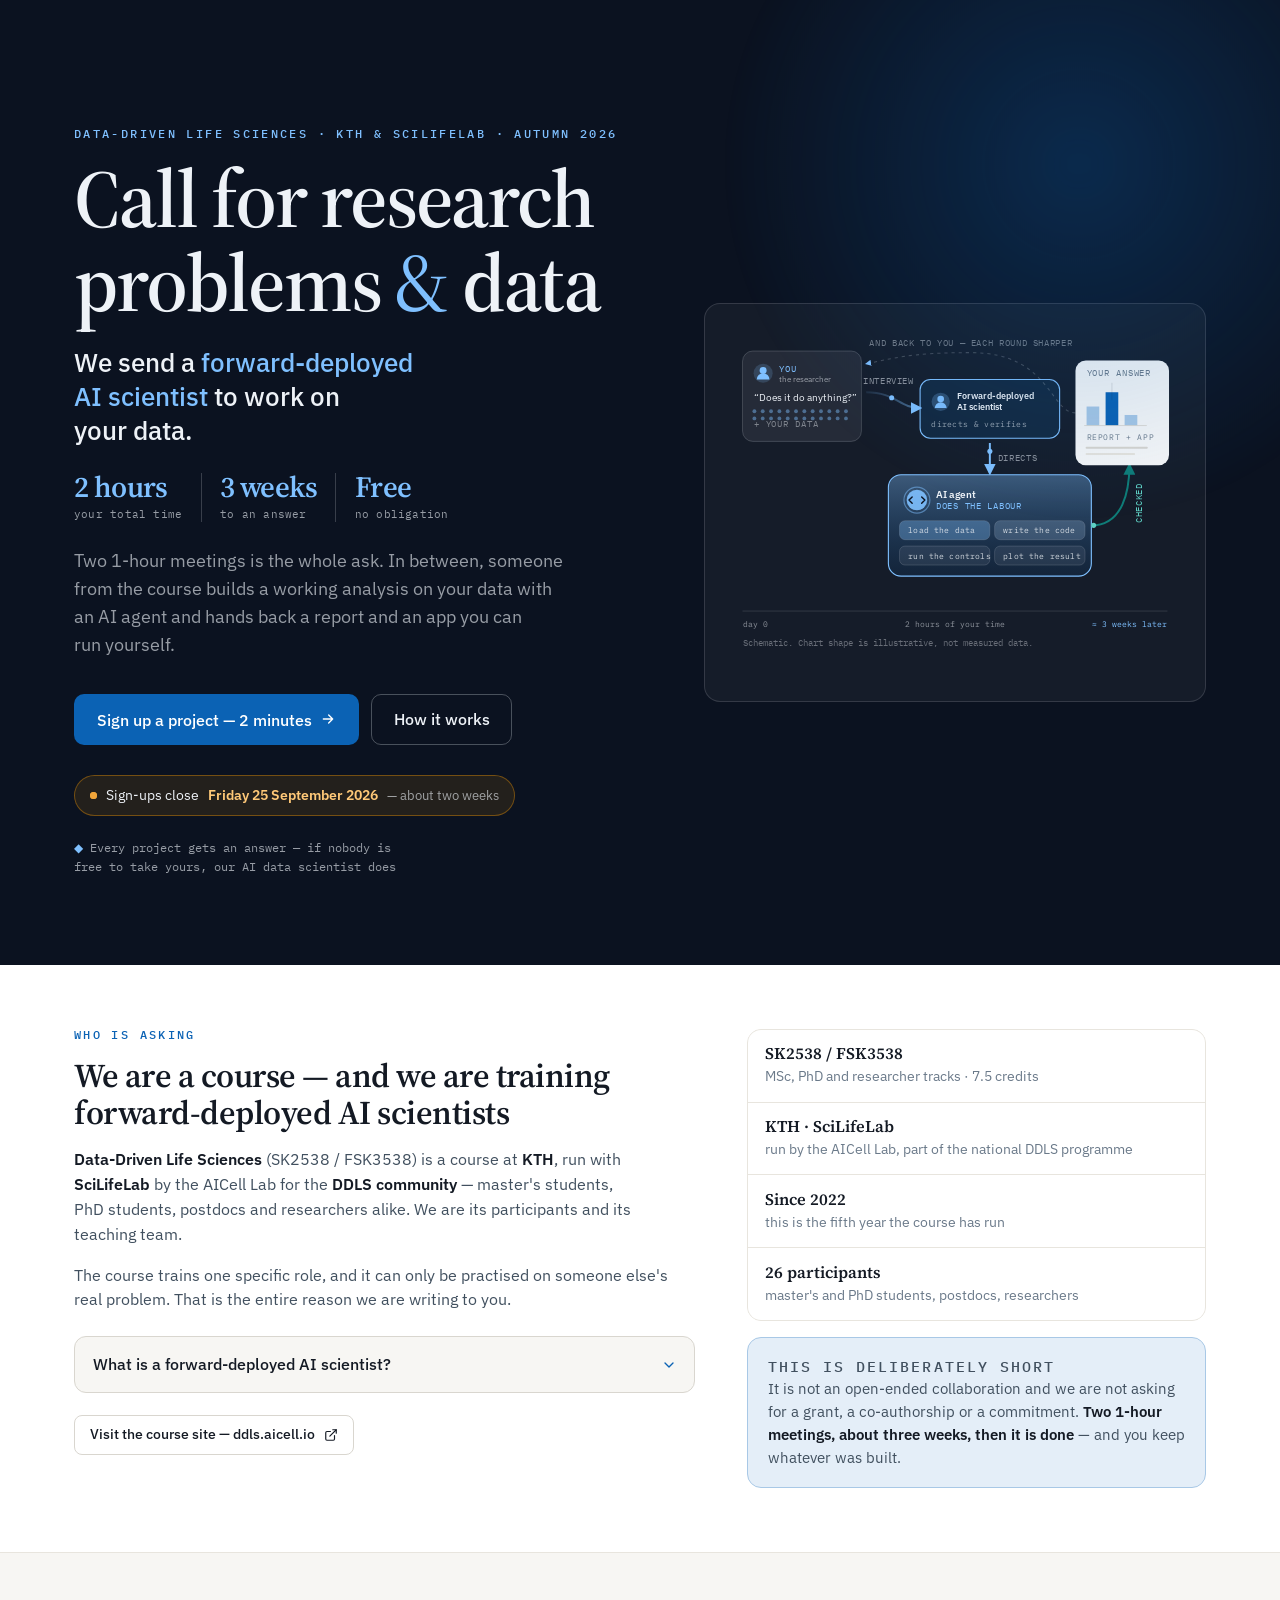
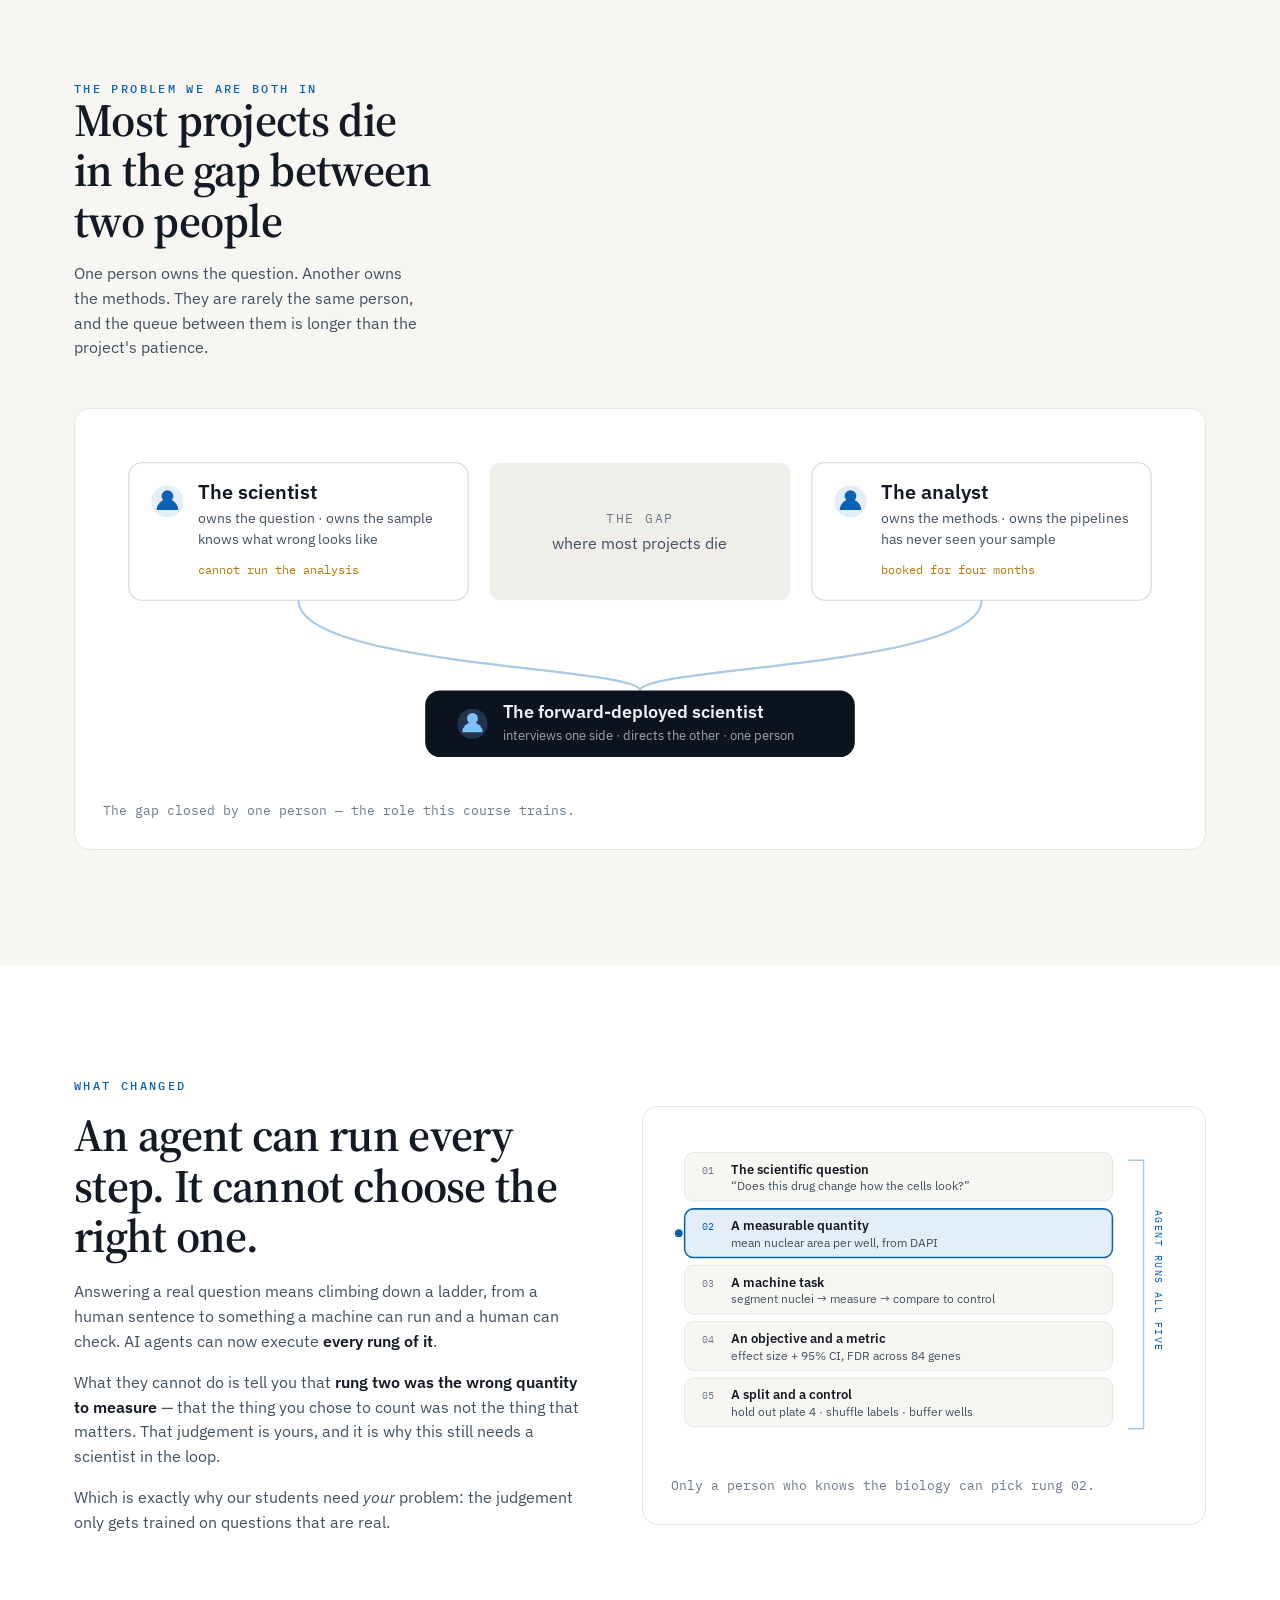
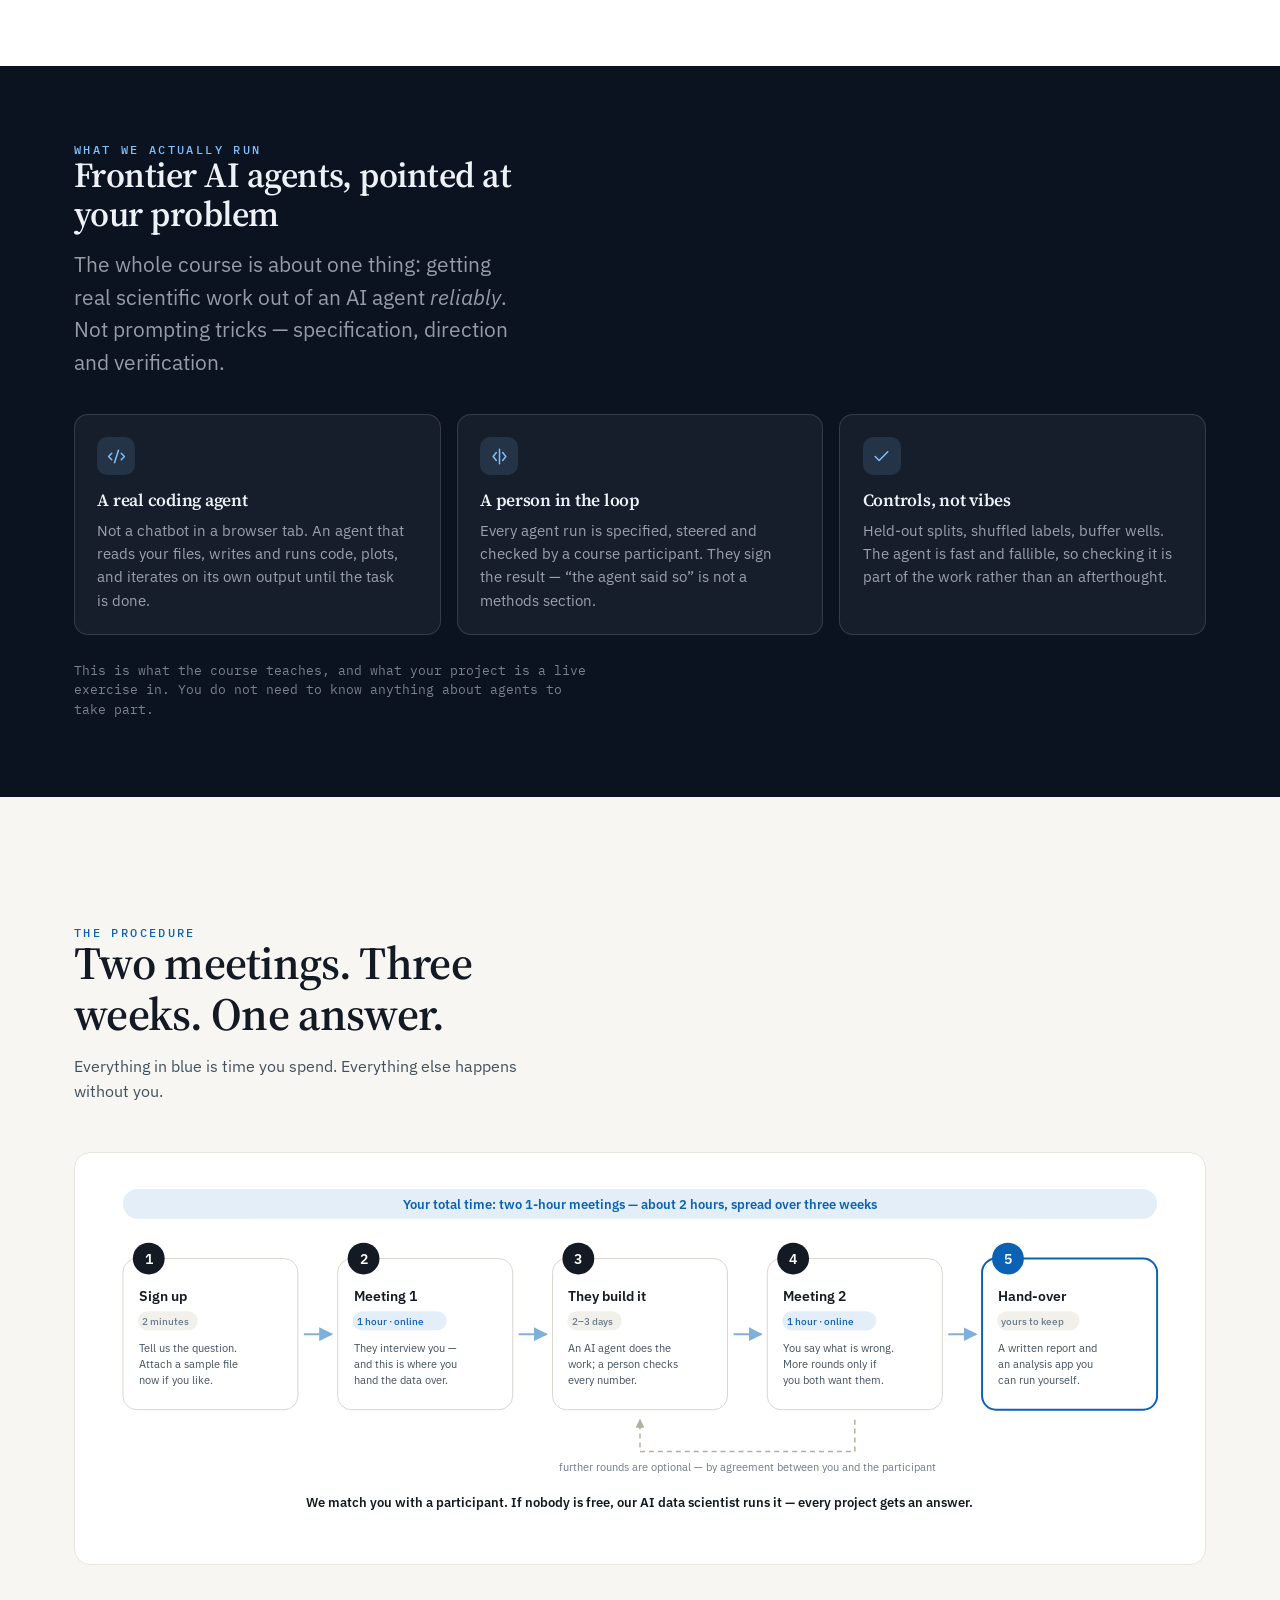
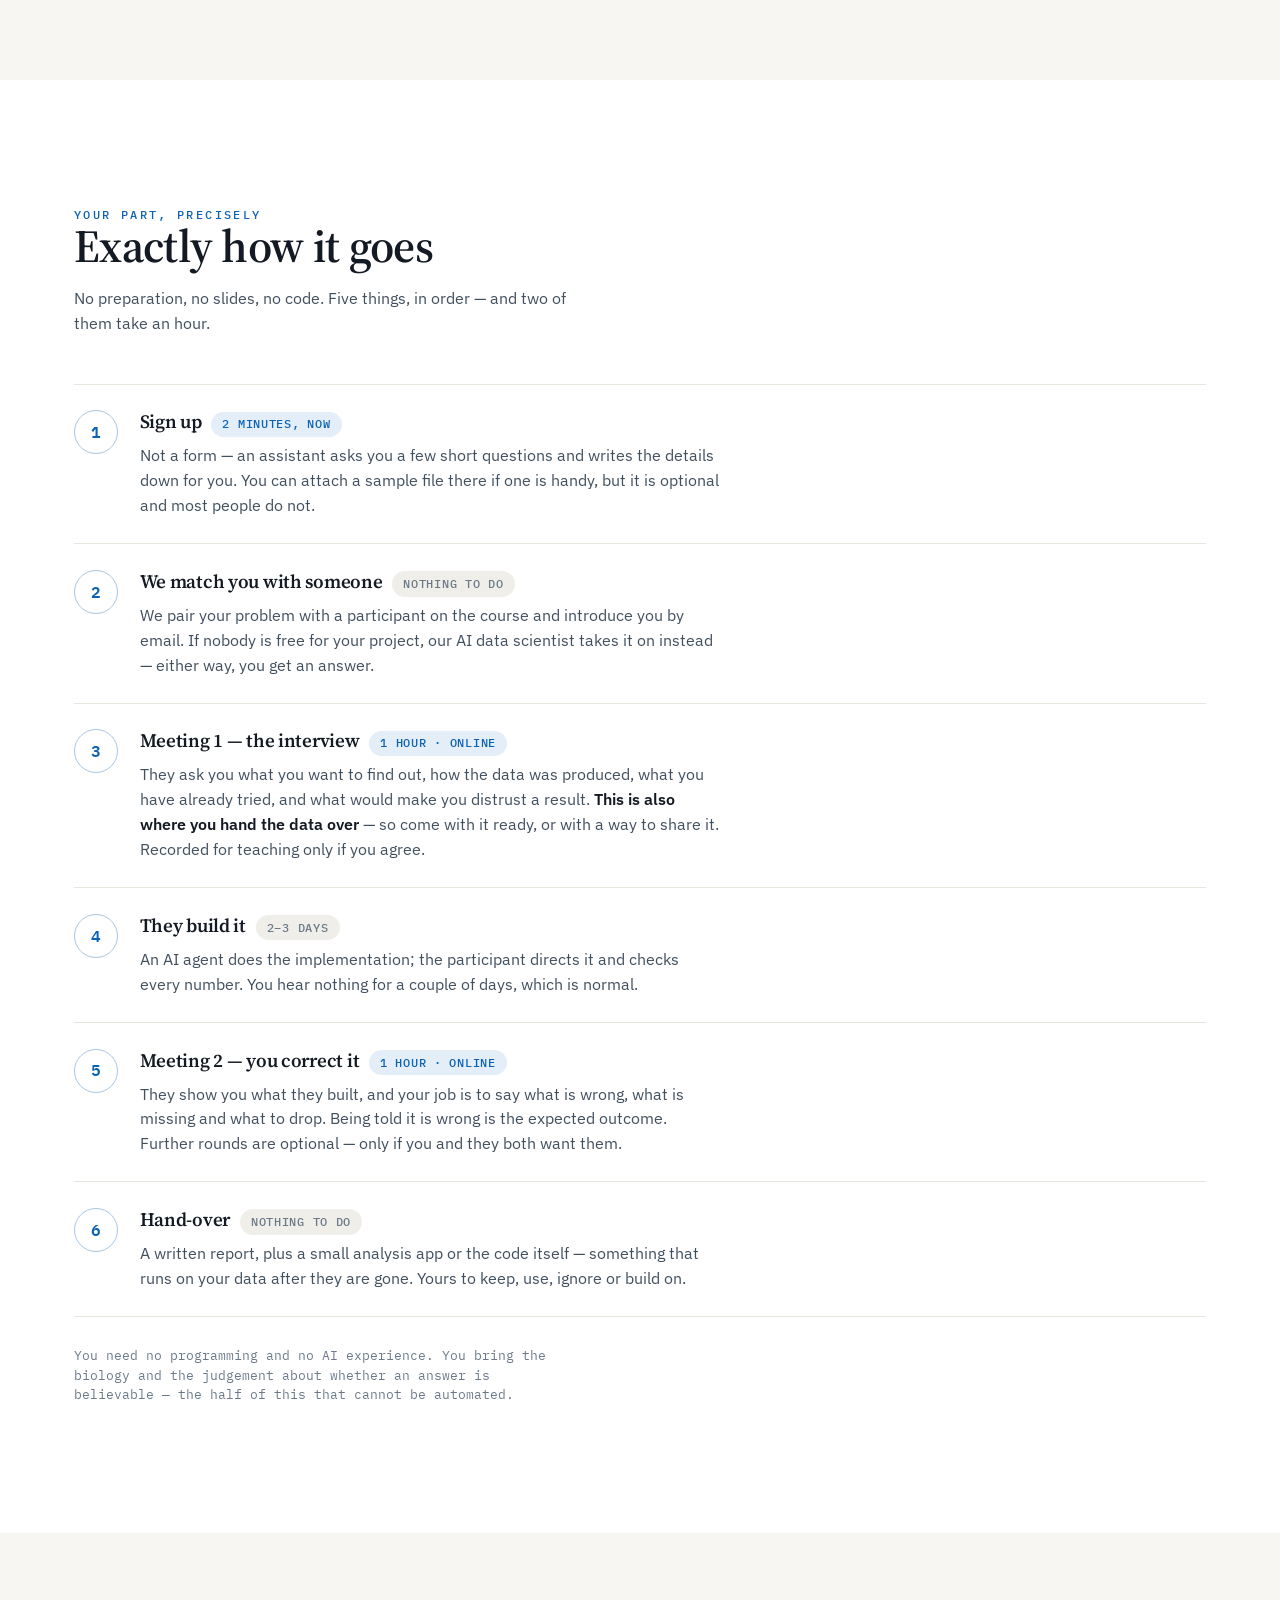
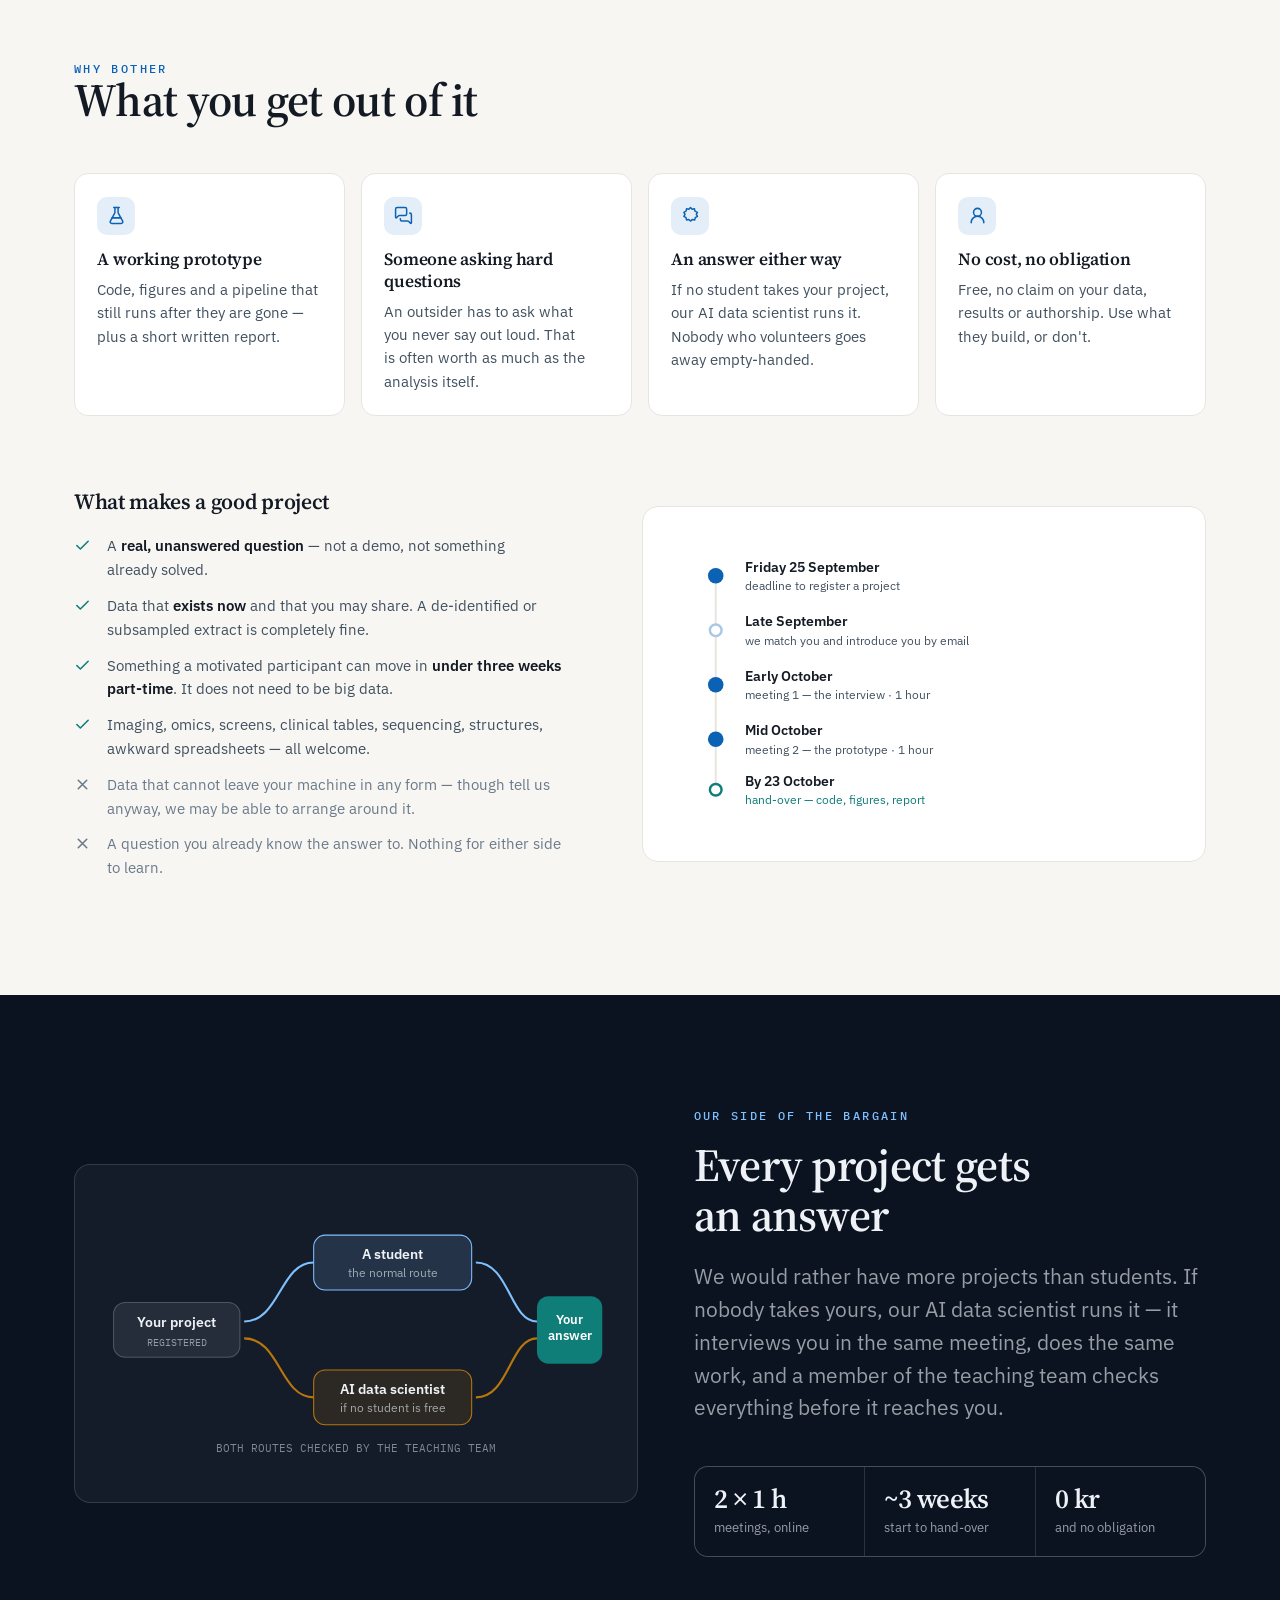
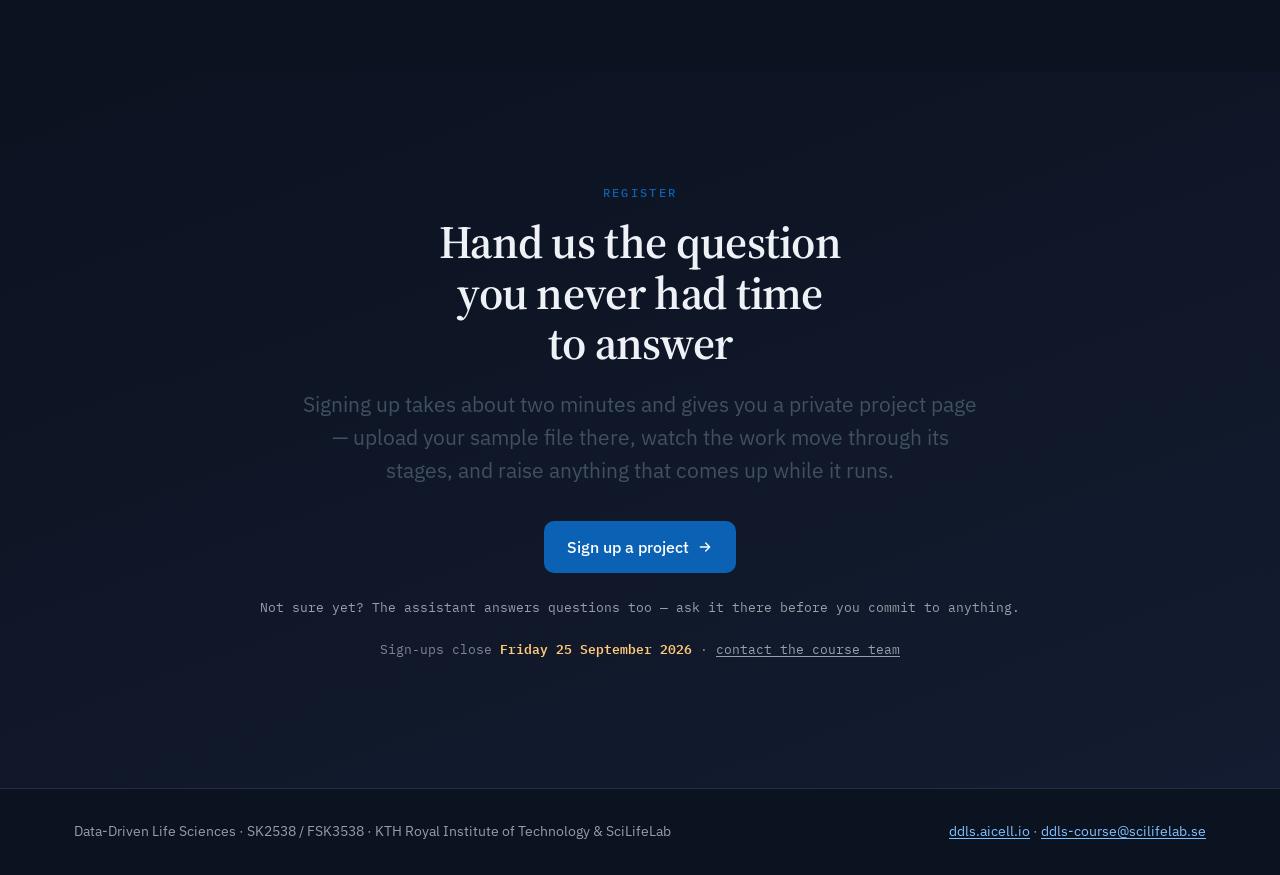
==== commit d96a2878: "Advertise the sign-up deadline everywhere it matters Friday 25 September 2026 was only stated once, " ====
--- a/static/call-for-projects-2026/index.html
+++ b/static/call-for-projects-2026/index.html
@@ -121,7 +121,19 @@
 .deal span{display:block;margin-top:.32rem;font:400 .68rem/1.3 var(--mono);
            letter-spacing:.02em;color:var(--on-deep-2)}
 @media(max-width:420px){.deal li{padding:0 .8rem}.deal span{font-size:.62rem}}
-.trust{margin-top:2rem;display:flex;flex-wrap:wrap;gap:.5rem 1.15rem;max-width:46ch;
+.deadline{display:inline-flex;align-items:center;gap:.55rem;margin:1.9rem 0 0;
+          border:1px solid rgba(184,118,12,.55);background:rgba(184,118,12,.14);
+          border-radius:99px;padding:.5rem .95rem;font-size:.9rem;color:var(--on-deep);
+          opacity:0;transform:translateY(18px);
+          animation:rise .8s cubic-bezier(.2,.7,.3,1) .56s forwards}
+.deadline strong{color:#ffc978;font-weight:600}
+.dl-sub{color:var(--on-deep-2);font-size:.84rem}
+.dl-dot{width:7px;height:7px;border-radius:50%;background:#f0a53a;flex:none}
+.dl-dot::after{content:"";display:block;width:7px;height:7px;border-radius:50%;
+               background:#f0a53a;animation:pulse 2.4s ease-out infinite}
+@keyframes pulse{0%{transform:scale(1);opacity:.7}70%{transform:scale(3.2);opacity:0}100%{opacity:0}}
+@media(prefers-reduced-motion:reduce){.dl-dot::after{animation:none}}
+.trust{margin-top:1.4rem;display:flex;flex-wrap:wrap;gap:.5rem 1.15rem;max-width:46ch;
        font:400 .78rem/1.55 var(--mono);color:var(--on-deep-2)}
 .trust i{font-style:normal;color:var(--blue-bright)}
 .glow{position:absolute;width:min(70vw,760px);aspect-ratio:1;border-radius:50%;
@@ -327,7 +339,7 @@
 <!-- ============================ sticky bar ============================ -->
 <div class="bar" id="bar">
   <div class="wrap">
-    <div><b>Data-Driven Life Sciences</b> <span class="sub">· <strong style="color:var(--blue);font-weight:600">2 hours of your time, an answer in 3 weeks</strong></span></div>
+    <div><b>Data-Driven Life Sciences</b> <span class="sub">· <strong style="color:var(--blue);font-weight:600">closes Fri 25 Sept</strong></span></div>
     <a class="btn btn-p btn-sm" href="#join">Sign up a project</a>
   </div>
 </div>
@@ -362,6 +374,11 @@
         </a>
         <a class="btn btn-g" href="#how">How it works</a>
       </div>
+      <p class="deadline">
+        <span class="dl-dot"></span>
+        Sign-ups close <strong>Friday 25 September 2026</strong>
+        <span class="dl-sub">— about two weeks</span>
+      </p>
       <div class="trust">
         <span><i>◆</i> Every project gets an answer — if nobody is free to take yours, our AI
           data scientist does</span>
@@ -1277,7 +1294,7 @@
       to anything.
     </p>
     <p class="note" style="margin-top:1.4rem;color:rgba(238,242,247,.5)">
-      Deadline: <strong style="color:#7fc0ff">Friday 25 September 2026</strong> ·
+      Sign-ups close <strong style="color:#ffc978">Friday 25 September 2026</strong> ·
       <a href="mailto:ddls-course@scilifelab.se?subject=DDLS%202026%20—%20question%20about%20volunteering%20a%20project"
          style="color:rgba(238,242,247,.62);text-decoration:underline">contact the course team</a>
     </p>
